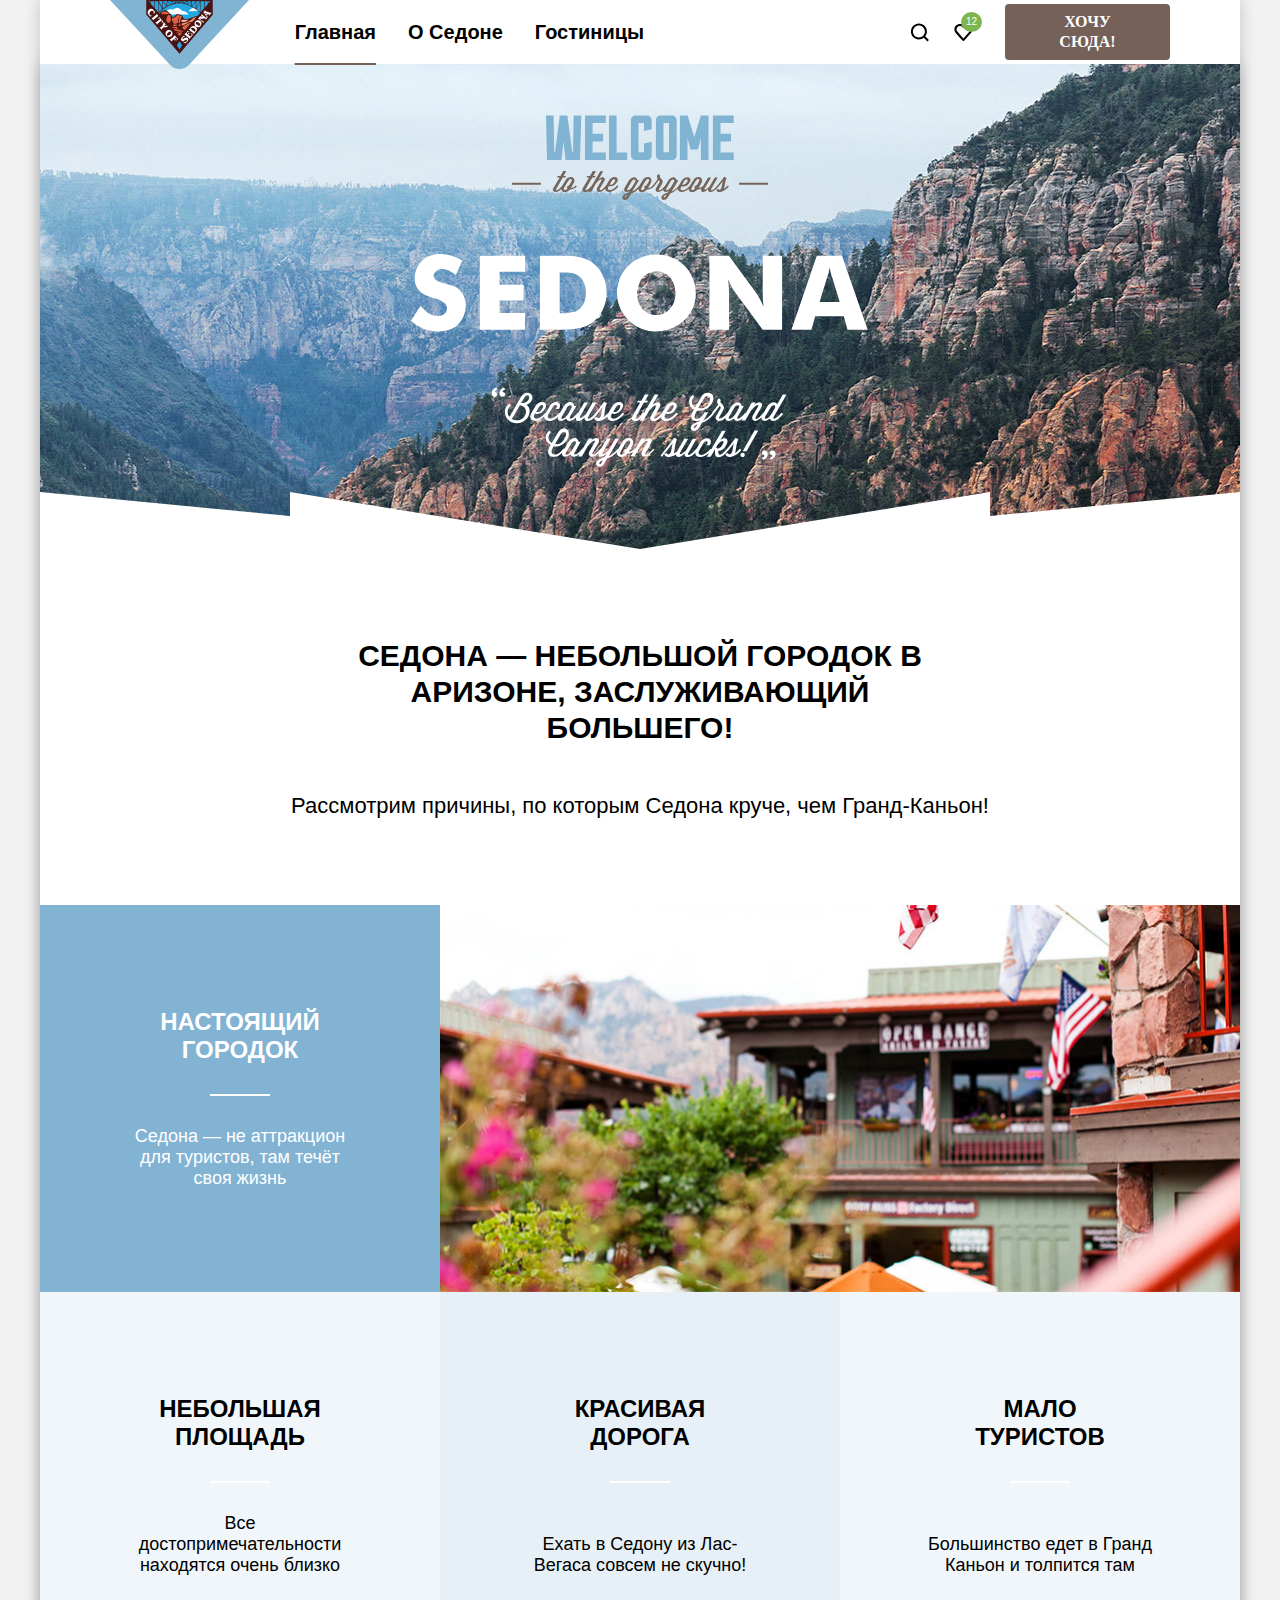
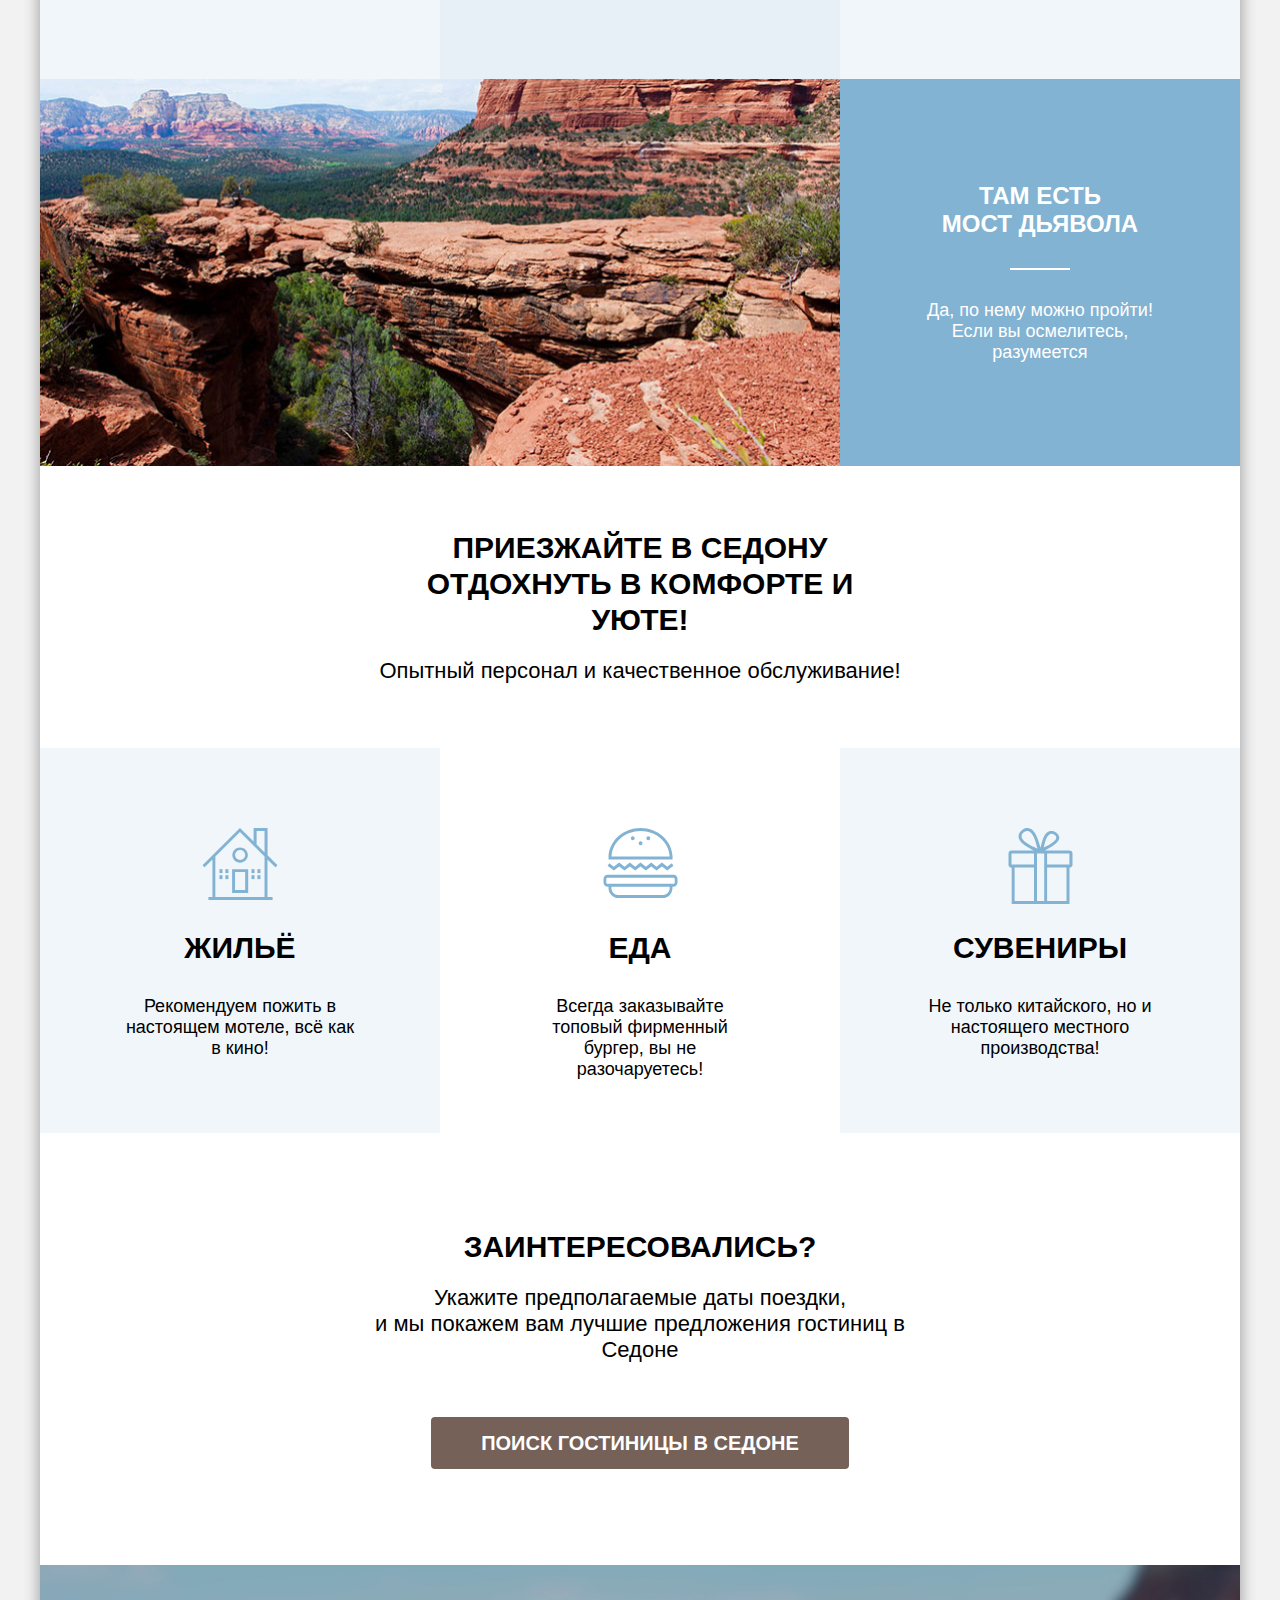
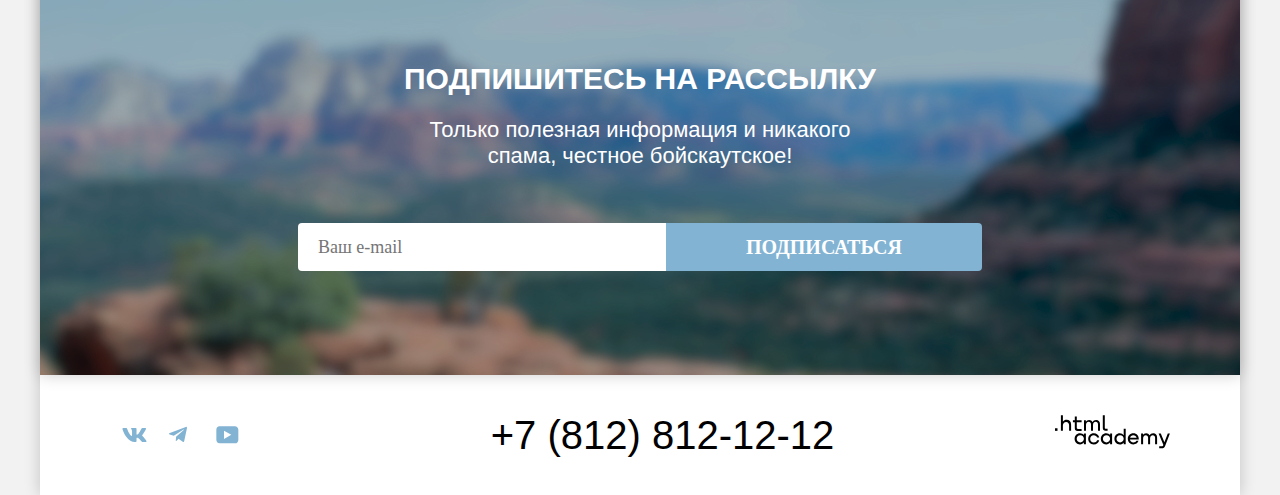
==== index.html @ eaf02c74 "декор" ====
<!DOCTYPE html>
<html lang="ru">
  <head>
    <meta charset="utf-8">
    <link rel="stylesheet" href="styles/styles.css">
    <title>HTML Academy: Седона</title>
  </head>
  <body>
    <div class="page-container">
      <header class="main-header">
        <nav class="navigation-site">
          <a class="logo">
              <img src="images/logo.svg" width="140" height="70" alt="Логотип компании">
          </a>
          <ul class="navigation-list">
            <li class="navigation-list-item navigation-link--current">
              <a class="navigation-link" href="index.html">Главная</a>
            </li>
            <li class="navigation-list-item">
              <a class="navigation-link" href="#">О Седоне</a>
            </li>
            <li class="navigation-list-item">
              <a class="navigation-link" href="catalog.html">Гостиницы</a>
            </li>
          </ul>
          <ul class="navigation-list navigation-user">
            <li class="navigation-list-item">
              <a class="navigation-link" href="#">
                <span class="visually-hidden">Поиск</span>
              </a>
            </li>
            <li class="navigation-list-item">
              <a class="navigation-link" href="#">
                <span class="visually-hidden">В избранном</span>
              </a>
              <span class="add-number">12</span>
            </li>
            <li class="navigation-list-item">
              <button type="button" class="navigation-link button-action">Хочу сюда!</button>
            </li>
          </ul>
        </nav>
      </header>
      <main class="main-container">
        <div class="page-container">
          <section class="hero">
            <h1 class="visually-hidden">Добро пожаловать в город Седона.</h1>
            <img class="logo-text" src="images/welcome.svg" width="458" height="352" alt="Добро пожаловать в Седону, потому-что Гранд каньон принесёт успех.">
          </section>
          <section class="advantages">
            <div class="wrapper-advantages-title">
              <h2 class="advantages-title">Седона — небольшой городок в Аризоне, заслуживающий большего!</h2>
              <p class="advantages-subtitle">Рассмотрим причины, по которым Седона круче, чем Гранд-Каньон!</p>
            </div>
            <ul class="advantages-list">
              <li class="advantages-item-images">
                <div class="advantages-item">
                  <h3 class="advantages-item-title">Настоящий городок</h3>
                  <p class="advantages-item-subtitle">Седона — не аттракцион для туристов, там течёт своя жизнь</p>
                </div>
                <img class="advantages-img" src="images/advantages-1-photo.jpg" alt="Городок седона." width="800" height="385">
              </li>
              <li class="advantages-item">
                <h3 class="advantages-item-title">Небольшая площадь</h3>
                <p class="advantages-item-subtitle">Все достопримечательности находятся очень близко</p>
              </li>
              <li class="advantages-item">
                <h3 class="advantages-item-title">Красивая<br>дорога</h3>
                <p class="advantages-item-subtitle">Ехать в Седону из Лас-Вегаса совсем не скучно!</p>
              </li>
              <li class="advantages-item">
                <h3 class="advantages-item-title">Мало<br>туристов</h3>
                <p class="advantages-item-subtitle">Большинство едет в Гранд Каньон и толпится там</p>
              </li>
              <li class="advantages-item-images">
                <img src="images/advantages-2-photo.jpg" class="advantages-img" alt="Каньон седоны." width="800" height="385">
                <div class="advantages-item">
                  <h3 class="advantages-item-title">Там есть<br>мост дьявола</h3>
                  <p class="advantages-item-subtitle">Да, по нему можно пройти! Если вы осмелитесь, разумеется</p>
                </div>
              </li>
            </ul>
          </section>
          <section class="services">
            <div class="wrapper-services-title">
              <h2 class="services-title">Приезжайте в Седону отдохнуть в комфорте и уюте!</h2>
            <p class="services-subtitle">Опытный персонал и качественное обслуживание!</p>
            </div>
            <ul class="services-list">
              <li class="services-list-item">
                <h3 class="services-list-title">Жильё</h3>
                <p class="services-list-subtext">Рекомендуем пожить в настоящем мотеле, всё как в кино!</p>
              </li>
              <li class="services-list-item">
                <h3 class="services-list-title">Еда</h3>
                <p class="services-list-subtext">Всегда заказывайте топовый фирменный бургер, вы не разочаруетесь!</p>
              </li>
              <li class="services-list-item">
                <h3 class="services-list-title">Сувениры</h3>
                <p class="services-list-subtext">Не только китайского, но и настоящего местного производства!</p>
              </li>

            </ul>
          </section>
          <section class="search">
            <h2 class="search-title">Заинтересовались?</h2>
            <p class="search-subtext">Укажите предполагаемые даты поездки,<br>и мы покажем вам лучшие предложения гостиниц в Седоне</p>
            <button class="button" type="submit" class="button">Поиск гостиницы в седоне</button>
          </section>
          <section class="subscribe subscribe-background-image">
            <h2 class="subscribe-title">Подпишитесь на рассылку</h2>
            <p class="subscribe-text">Только полезная информация и никакого спама, честное бойскаутское!</p>
            <form class="subscribe-form" action="#" method="post">
              <label class="visually-hidden" for="subscribe-form-email">Ваша электронная почта</label>
              <input type="text" name="subscribe-form-email" id="subscribe-form-email" placeholder="Ваш e-mail" required>
              <button class="button" type="submit">Подписаться</button>
            </form>
          </section>
      </main>
      <footer class="main-footer">
        <div class="wrapper-footer">
          <ul class="social-list">
            <li class="social-list-item">
              <a class="social-link" href="https://vk.com/htmlacademy" target="_blank">
                <svg width="25" height="14" viewBox="0 0 25 14"  xmlns="http://www.w3.org/2000/svg">
                  <g id="Social=Vk, State=State4">
                  <path id="Vector" fill-rule="evenodd" clip-rule="evenodd" d="M23.9498 0.948C24.1158 0.402 23.9498 0 23.1548 0H20.5298C19.8618 0 19.5538 0.347 19.3868 0.73C19.3868 0.73 18.0518 3.926 16.1608 6.002C15.5488 6.604 15.2708 6.795 14.9368 6.795C14.7698 6.795 14.5188 6.604 14.5188 6.057V0.948C14.5188 0.292 14.3348 0 13.7788 0H9.65076C9.23376 0 8.98276 0.304 8.98276 0.593C8.98276 1.214 9.92876 1.358 10.0258 3.106V6.904C10.0258 7.737 9.87276 7.888 9.53876 7.888C8.64876 7.888 6.48376 4.677 5.19876 1.003C4.94976 0.288 4.69776 0 4.02676 0H1.39976C0.649756 0 0.499756 0.347 0.499756 0.73C0.499756 1.412 1.38976 4.8 4.64476 9.281C6.81476 12.341 9.86976 14 12.6528 14C14.3218 14 14.5278 13.632 14.5278 12.997V10.684C14.5278 9.947 14.6858 9.8 15.2148 9.8C15.6048 9.8 16.2718 9.992 17.8298 11.467C19.6098 13.216 19.9028 14 20.9048 14H23.5298C24.2798 14 24.6558 13.632 24.4398 12.904C24.2018 12.18 23.3518 11.129 22.2248 9.882C21.6128 9.172 20.6948 8.407 20.4158 8.024C20.0268 7.533 20.1378 7.314 20.4158 6.877C20.4158 6.877 23.6158 2.451 23.9488 0.948H23.9498Z" fill="#83B3D3"/>
                  </g>
                  </svg>
                <span class="visually-hidden">Вконтакте</span>
              </a>
            </li>
            <li class="social-list-item">
              <a class="social-link" href="https://t.me/htmlacademy" target="_blank">
                <svg width="18" height="16" viewBox="0 0 18 16"  xmlns="http://www.w3.org/2000/svg">
                  <path d="M16.785 0.955705L0.840489 7.1042C-0.247661 7.54126 -0.241365 8.14828 0.640845 8.41897L4.73445 9.69597L14.2058 3.72014C14.6537 3.44766 15.0629 3.59424 14.7265 3.89281L7.05283 10.8183H7.05103L7.05283 10.8192L6.77045 15.0387C7.18413 15.0387 7.36669 14.8489 7.59871 14.625L9.58705 12.6915L13.7229 15.7464C14.4855 16.1664 15.0332 15.9506 15.2229 15.0405L17.9379 2.2453C18.2158 1.13107 17.5126 0.626562 16.785 0.955705Z" fill="#83B3D3"/>
                  </svg>
                <span class="visually-hidden">Телеграм</span>
              </a>
            </li>
            <li class="social-list-item">
              <a class="social-link" href="https://www.youtube.com/user/htmlacademyru" target="_blank">
                <svg width="23" height="18" viewBox="0 0 23 18"  xmlns="http://www.w3.org/2000/svg">
                  <path d="M18.9402 0.356445H3.50738C1.64668 0.356445 0.333252 1.9502 0.333252 3.75645V13.8502C0.333252 15.7627 1.64668 17.3564 3.50738 17.3564H19.1591C20.8009 17.3564 22.3333 15.7627 22.3333 13.9564V3.75645C22.1143 1.9502 20.8009 0.356445 18.9402 0.356445ZM7.99494 12.8939V4.81894L15.3283 8.85645L7.99494 12.8939Z" fill="#83B3D3"/>
                  </svg>
                <span class="visually-hidden">Ютуб</span>
              </a>
            </li>
          </ul>
            <address>
              <a href="tel:+78128121212">+7 (812) 812-12-12</a>
            </address>
            <a class="html-academy-link" href="https://htmlacademy.ru/" target="_blank">
              <svg  width="115" height="34" viewBox="0 0 115 34" xmlns="http://www.w3.org/2000/svg">
                <path d="M0 13.2564V15.8564H2.5V13.2564H0Z" fill="black"/>
                <path d="M11.6 4.85645C10 4.85645 8.8 5.55645 8 6.55645H7.9V0.356445H5.9V15.8564H7.9V10.5564C7.9 8.45645 9.2 6.95645 11.2 6.95645C13 6.95645 14.1 8.35645 14.1 10.1564V15.8564H16.1V9.75644C16.2 6.75644 14.3 4.85645 11.6 4.85645Z" fill="black"/>
                <path d="M26.6 5.15645H21.8V1.45645H19.8V5.25645H17.9V7.25645H19.8V13.2564C19.8 14.9564 20.8 15.9564 22.5 15.9564H26.6V13.9564H22.9C22.2 13.9564 21.8 13.5564 21.8 12.8564V7.15645H26.6V5.15645Z" fill="black"/>
                <path d="M41.1 4.95645C39.5 4.95645 38.2 5.75644 37.6 7.05645H37.5C36.9 5.85645 35.7 4.95645 34.1 4.95645C32.7 4.95645 31.6 5.75645 31 6.75645H30.9V5.15645H29V15.7564H31V10.3564C31 8.35645 32 6.85645 33.6 6.85645C35.1 6.85645 36 7.85645 36 9.45645V15.7564H38V10.1564C38 7.75645 39.4 6.85645 40.6 6.85645C42.1 6.85645 43 7.85645 43 9.45645V15.7564H45V9.25644C45.1 6.75644 43.6 4.95645 41.1 4.95645Z" fill="black"/>
                <path d="M47.8 13.0564C47.8 14.7564 48.8 15.7564 50.6 15.7564H52.6V13.7564H50.9C50.2 13.7564 49.8 13.3564 49.8 12.6564V0.356445H47.8V13.0564Z" fill="black"/>
                <path d="M28.9 20.0564C28 18.9564 26.7 18.2564 25 18.2564C21.9 18.2564 19.6 20.5564 19.6 23.8564C19.6 27.1564 21.9 29.4564 25 29.4564C26.8 29.4564 28 28.6564 28.8 27.5564H28.9V29.1564H30.9V18.5564H28.9V20.0564ZM25.3 27.4564C23.1 27.4564 21.7 25.8564 21.7 23.8564C21.7 21.8564 23.1 20.2564 25.3 20.2564C27.5 20.2564 28.9 21.8564 28.9 23.8564C28.9 25.7564 27.5 27.4564 25.3 27.4564Z" fill="black"/>
                <path d="M44.2 22.3564C43.7 19.9564 41.6 18.2564 38.8 18.2564C35.4 18.2564 33.2 20.7564 33.2 23.8564C33.2 26.9564 35.4 29.4564 38.8 29.4564C41.6 29.4564 43.7 27.6564 44.2 25.2564H42.1C41.7 26.5564 40.4 27.5564 38.8 27.5564C36.6 27.5564 35.2 25.9564 35.2 23.9564C35.2 21.9564 36.6 20.3564 38.8 20.3564C40.4 20.3564 41.6 21.3564 42.1 22.5564H44.2V22.3564Z" fill="black"/>
                <path d="M55.1 20.0564C54.2 18.9564 52.9 18.2564 51.2 18.2564C48.1 18.2564 45.8 20.5564 45.8 23.8564C45.8 27.1564 48.1 29.4564 51.2 29.4564C53 29.4564 54.2 28.6564 55 27.5564H55.1V29.1564H57.1V18.5564H55.1V20.0564ZM51.5 27.4564C49.3 27.4564 47.9 25.8564 47.9 23.8564C47.9 21.8564 49.3 20.2564 51.5 20.2564C53.7 20.2564 55.1 21.8564 55.1 23.8564C55.1 25.7564 53.6 27.4564 51.5 27.4564Z" fill="black"/>
                <path d="M68.7 20.1564C67.8 19.0564 66.5 18.2564 64.8 18.2564C61.7 18.2564 59.4 20.5564 59.4 23.8564C59.4 27.1564 61.6 29.4564 64.8 29.4564C66.5 29.4564 67.8 28.6564 68.6 27.6564H68.7V29.1564H70.7V13.7564H68.7V20.1564ZM65.1 27.4564C62.9 27.4564 61.5 25.8564 61.5 23.8564C61.5 21.8564 62.9 20.2564 65.1 20.2564C67.3 20.2564 68.7 21.8564 68.7 23.8564C68.6 25.8564 67.2 27.4564 65.1 27.4564Z" fill="black"/>
                <path d="M78.3 18.2564C75 18.2564 72.8 20.7564 72.8 23.8564C72.8 26.8564 74.9 29.4564 78.3 29.4564C80.8 29.4564 82.8 28.1564 83.5 25.8564H81.4C80.9 26.8564 79.8 27.4564 78.4 27.4564C76.5 27.4564 75.1 26.1564 75 24.5564H83.8C84 20.9564 81.8 18.2564 78.3 18.2564ZM78.3 20.1564C80 20.1564 81.3 21.1564 81.6 22.7564H75.1C75.4 21.2564 76.6 20.1564 78.3 20.1564Z" fill="black"/>
                <path d="M98.2 18.2564C96.6 18.2564 95.3 19.0564 94.6 20.2564H94.5C93.9 19.0564 92.7 18.2564 91.1 18.2564C89.7 18.2564 88.6 18.9564 88 20.0564V18.5564H86.1V29.1564H88.1V23.7564C88.1 21.7564 89.1 20.3564 90.7 20.2564C92.2 20.2564 93.1 21.2564 93.1 22.8564V29.1564H95.1V23.5564C95.1 21.1564 96.5 20.2564 97.7 20.2564C99.2 20.2564 100.1 21.2564 100.1 22.8564V29.1564H102.1V22.6564C102.2 20.0564 100.7 18.2564 98.2 18.2564Z" fill="black"/>
                <path d="M109.4 27.3564L105.8 18.4564H103.6L108.4 30.0564C108.1 30.9564 107.7 31.2564 106.7 31.2564H104.2V33.2564H106.7C108.5 33.2564 109.5 32.4564 110.2 30.6564L114.9 18.4564H112.8L109.4 27.3564Z" fill="black"/>
                </svg>
            </a>
          </div>
      </footer>
    </div>
  </body>
</html>
---- styles/styles.css ----
* {
  box-sizing: border-box;
}

/* Шрифты */

@font-face {
  font-family: "PT sans";
  src: url(../fonts/ptsans-400.woff2);
  font-weight: 400;
  font-style: normal;
}

@font-face {
  font-family: "PT sans";
  src: url(../fonts/ptsans-700.woff2);
  font-weight: 700;
  font-style: normal;
}

/* базовые свойства */

html {
  height: 100%;
}

body {
  font-family: "PT sans", sans-serif;
  font-size: 18px;
  line-height: 21px;
  min-height: 100%;
  color: #000000;
  background-color: #F2F2F2;
  margin: 0;
}

.main-container {
  flex-grow: 1;
}

.page-container {
  background-color: #ffffff;
  margin: 0 auto;
  width: 1200px;
  min-height: 100%;
  display: flex;
  flex-direction: column;
  box-shadow: 0 0 15px 0 rgba(0, 0, 0, 0.20);
}

img {
  font-size: 0;
  max-width: 100%;
  height: auto;
}

button {
  border: none;
}

/****** Первая страница Index ******/

/* header */
.main-header {
  width: 1200px;
  margin: 0 auto;
  z-index: 1;
}

/* Главная навигация */

.navigation-site {
  display: flex;
  padding: 0 70px;
  margin: 0 auto;
  background: #FFF;
}

.logo {
  display: block;
  width: 140px;
  height: 64px;
  margin-right: 30px;
}

.navigation-list {
  list-style: none;
  display: flex;
  flex-wrap: wrap;
  width: 450px;
  margin: 0;
  padding: 0;
}

.navigation-user {
  display: flex;
  margin-left: auto;
  flex-wrap: wrap;
  align-items: center;
  justify-content: end;
}



.navigation-link {
  display: block;
  font-size: 20px;
  font-weight: 700;
  line-height: 24px;
  color: inherit;
  text-decoration: none;
  text-align: center;
  padding: 20px 16px;
  cursor: pointer;
}

.navigation-link:hover {
  opacity: 70%;
}

.navigation-user .navigation-list-item:nth-child(1) .navigation-link {
  background-image: url(../images/icon/search.svg);
  background-repeat: no-repeat;
  background-position: center;
  min-width: 44px;

}

.navigation-user .navigation-list-item:nth-child(2) .navigation-link {
  background-image: url(../images/icon/heart.svg);
  background-repeat: no-repeat;
  background-position: center;
  min-width: 44px;
}

.navigation-list-item {
  position: relative;
}

.add-number {
  position: absolute;
  color: #ffffff;
  background-color: #7DB54F;
  font-size: 10px;
  padding: 5px;
  font-weight: 400;
  line-height: 10px;
  text-align: center;
  border-radius: 50%;
  top: 0;
  left: 20px;
}

/* Кнопка навигации */

.button-action {
  font-family: PT Sans;
  margin-left: 20px;
  display: inline-block;
  color: #FFFFFF;
  width: 165px;
  font-size: 16px;
  line-height: 20px;
  font-weight: 700;
  text-transform: uppercase;
  background-color: #756157;
  padding: 8px 34px;
  border-radius: 4px;
  cursor: pointer;
  border-color: #756157;
}



.navigation-link--current {
  text-decoration: underline;
  text-decoration-color: #756257;
  text-decoration-thickness: 2px;
  text-underline-offset: 19px;
  text-underline-position: under;
}

.button:hover {
  opacity: 75%;
  cursor: pointer;
}

.button:active {
  color: rgba(255, 255, 255, 0.30);
}

/* Скрытие элементов */

.visually-hidden {
  position: absolute;
  width: 1px;
  height: 1px;
  margin: -1px;
  border: 0;
  padding: 0;
  white-space: nowrap;
  clip-path: inset(100%);
  clip: rect(0 0 0 0);
  overflow: hidden;
}



/* блок с hero */
.hero {
  padding: 51px 0 82px;
  background-image: url(../images/index-background.jpg);
  background-color: #82b3d3;
  background-size: 100%;
  background-repeat: no-repeat;
  background-position: cover;
  text-align: center;
  position: relative;
}

.hero::before {
  content: "";
  position: absolute;
  width: 100%;
  height: 57px;
  left: 0;
  bottom: 0;
  background-image: url(../images/hero-decor.jpg);
  background-repeat: no-repeat;
  background-position: center;
}

.logo-text {
  display: block;
  margin: 0 auto;
}

/* блок с advantages */

.advantages-title {
  font-size: 30px;
  font-weight: 700;
  line-height: 36px;
  text-transform: uppercase;
  width: 640px;
  text-align: center;

}


.advantages-subtitle {
  min-width: 651px;
  font-size: 22px;
  font-weight: 400;
  line-height: 26px;
}

.wrapper-advantages-title {
  display: flex;
  flex-direction: column;
  align-items: center;
  margin: 0 auto;
  padding: 64px 0;
}

.advantages-list {
  display: flex;
  flex-wrap: wrap;
  margin: 0;
  padding: 0;
  list-style: none;
}

.advantages-item {
  text-align: center;
  width: 400px;
}

.advantages-list .advantages-item-images {
  width: 1200px;
  display: flex;
}


.advantages-item {
  display: flex;
  flex-direction: column;
  justify-content: space-between;
  padding: 103px 85px;

}

.advantages-item-title {
  margin: 0;
  font-size: 24px;
  font-style: normal;
  font-weight: 700;
  line-height: 28px;
  text-transform: uppercase;
}


.advantages-item-title::after {
  content: "";
  display: block;
  width: 60px;
  height: 2px;
  margin: 30px auto;
  background-color: #ffffff;

}


.advantages-item-subtitle {
  margin: 0;
  font-size: 18px;
  font-weight: 400;
  line-height: 21px;
}


.advantages-item:nth-child(2n) {
  background-color: #83B3D31F;
}

.advantages-item:first-child,
.advantages-item:last-child {
  color: #fff;
  background-color: #82B3D3;

}

.advantages-item:nth-child(3) {
  background-color: #83B3D333;
}

/* блок с services */
.wrapper-services-title {
  display: flex;
  flex-direction: column;
  align-items: center;
}


.services-title {
  padding-top: 64px;
  padding-bottom: 20px;
  margin: 0;
  width: 505px;
  text-align: center;
  font-size: 30px;
  font-weight: 700;
  line-height: 36px;
  text-transform: uppercase;
  color: black;
}

.services-subtitle {
  margin: 0;
  color: black;
  font-size: 22px;
  font-weight: 400;
  line-height: 26px;
  padding-bottom: 64px;
}

.services-list {
  display: flex;
  flex-wrap: wrap;
  list-style: none;
  margin: 0;
  padding: 0;
}

.services-list-item {
  width: 400px;
  height: 385px;
  padding: 80px 85px;
  text-align: center;
}

.services-list-item:first-child {
  background-image: url(../images/icon-house.svg);
  background-repeat: no-repeat;
  background-position: center 80px;
}

.services-list-item:nth-child(2) {
  background-image: url(../images/icon-food.svg);
  background-repeat: no-repeat;
  background-position: center 80px;
}

.services-list-item:last-child {
  background-image: url(../images/icon-gift.svg);
  background-repeat: no-repeat;
  background-position: center 80px;
}

.services-list-item:nth-child(2n+1) {
  background-color: rgba(131, 179, 211, 0.12);
}

.services-list-title {
  padding-top: 102px;
  padding-bottom: 30px;
  margin: 0;
  font-size: 30px;
  line-height: 36px;
  text-transform: uppercase;
  color: black;
}

.services-list-subtext {
  width: 230px;
  margin: 0;
  font-size: 18px;
  line-height: 21px;
}

/* блок с search */
.search {
  text-align: center;
  padding: 96px 304px;
}

.search-title {
  margin: 0;
  padding-bottom: 20px;
  font-size: 30px;
  line-height: 36px;
  text-transform: uppercase;
  color: black;
}

.search-subtext {
  margin: 0;
  padding-bottom: 54px;
  font-size: 22px;
  font-weight: 400;
  line-height: 26px;
}

.search .button {
  display: inline-block;
  font-weight: 700;
  padding: 8px 50px;
  font-size: 20px;
  line-height: 36px;
  background-color: #756157;
  color: #ffffff;
  text-decoration: none;
  text-transform: uppercase;
  border-radius: 4px;
}

/* блок с subscribe */

.subscribe {
  display: flex;
  padding: 96px 258px 104px 258px;
  flex-direction: column;
  align-items: center;
  text-align: center
}

.subscribe-background-image {
  background-image: url(../images/subscribe.jpg);
  background-size: cover;
  background-repeat: no-repeat;
  color: #ffffff;
}

.subscribe-title {
  margin: 0;
  padding-bottom: 20px;
  font-size: 30px;
  line-height: 36px;
  text-transform: uppercase;
}

.subscribe-text {
  width: 467px;
  margin: 0;
  padding-bottom: 54px;
  font-size: 22px;
  font-weight: 400;
  line-height: 26px;
}

/* subscribes-form */

.subscribe-form {
  display: flex;
  width: 100%;
}

.subscribe-form input {
  width: 452px;
  padding: 12px 20px;
  border: 0;
  border-radius: 4px 0 0 4px;
  font-family: PT Sans;
  font-size: 18px;
  font-weight: 400;
  line-height: 24px
}



.subscribe-form button {
  font-family: PT Sans;
  font-size: 20px;
  font-style: normal;
  font-weight: 700;
  line-height: 36px;
  text-transform: uppercase;
  background-color: #82B3D3;
  color: #FFF;
  padding: 5px 80px;
  border-radius: 0 4px 4px 0;
}

.input-catalog-subcribe {
  background-color: #F2F2F2;
}

/* основной футер */

.main-footer {
  min-height: 120px;
  padding: 40px 70px 30px;
}

address a {
  display: flex;
  font-size: 40px;
  font-style: normal;
  font-weight: 400;
  line-height: 40px;
  text-transform: uppercase;
  text-decoration: none;
  color: inherit;
}

address a:hover {
  color: #756157;
}


address a:focus {
  color: #756157;
}

address a:active {
  color: rgba(117, 97, 87, 0.30);
}

.wrapper-footer {
  display: flex;
  margin: 0 auto;
  width: 1060px;
  justify-content: space-between;
  align-items: center;
}

/* social-list */
.social-list {
  display: flex;
  flex-wrap: wrap;
  width: 160px;
  margin: 0;
  padding: 0;
  list-style: none;
}

.social-list-item {
  padding: 11px 12px;
  width: 47px;
  height: 40px;
}

.social-link:hover path,
.social-link:focus path {
  fill: #68A2CA;
}

.social-link:active path {
  fill: rgba(117, 97, 87, 0.30);
}

.wrapper-phone {
  width: 331px;
  align-items: center;
}

.html-academy-link:hover path,
.html-academy-link:focus path {
  fill: #756157;
}

.html-academy-link:active path {
  fill: rgba(117, 97, 87, 0.30);
}

/****** Вторая страница Catalog ******/

/* секция hostel-sedona title, breadcrums, catalog form  */
.hostel-sedona {
  padding: 35px 70px 70px;
  background-image: url(../images/catalog-filter.jpg);
  background-color: #82b3d3;
  background-size: cover;
  background-repeat: no-repeat;
  color: #ffffff;
  margin-bottom: 56px;
}

.main-catalog-title {
  margin: 0;
  padding-bottom: 8px;
  font-size: 60px;
  font-weight: 700;
  line-height: 78px;
}

/* breadcrumbs */

.breadcrumbs {
  display: flex;
  flex-wrap: wrap;
  list-style: none;
  margin: 0;
  padding: 0;
  margin-bottom: 40px;
}

.breadcrumbs-item {
  display: flex;
  align-items: center;
  margin-right: 28px;
  font-size: 16px;
  font-weight: 400;
  line-height: 21px;
  position: relative;
}



.breadcrumbs-link {
  font-size: 16px;
  font-weight: 400;
  line-height: 21px;
  text-decoration: none;
  color: inherit;
  cursor: pointer;
}

.breadcrumbs-link:hover {
  color: rgba(255, 255, 255, 0.60);
}

.breadcrumbs-link:active {
  color: rgba(255, 255, 255, 0.30);
}


.breadcrumbs-item:not(:last-child):after {
  content: "";
  position: absolute;
  width: 8px;
  height: 11px;
  right: -20px;
  bottom: 5px;
  background-image: url(../images/icon/arrow.svg);
  background-repeat: no-repeat;
}

.breadcrumbs-home-link {
  background-image: url(../images/icon/house.svg);
  background-repeat: no-repeat;
  width: 13px;
  height: 13px;
}

/* Catalog form */

.catalog-form {
  display: flex;
}

.catalog-form-group {
  border: none;
  padding: 0;
  margin: 0;
  margin-right: 70px;
  display: flex;
  flex-direction: column;
}

.catalog-form-group:nth-child(2) {
  margin-right: 139px;
}

.catalog-form-group:last-child {
  margin-right: 0;
}


.catalog-form-title {
  padding-bottom: 32px;
  font-size: 20px;
  font-weight: 700;
  line-height: 24px;
  text-transform: capitalize;
}

.catalog-form-list {
  margin: 0;
  padding: 0;
}

.catalog-form-list-item {
  padding-bottom: 16px;
  list-style: none;
}

.catalog-form-list-item:last-child {
  padding-bottom: 0;
}

.wrapper-price-inputs {
  display: flex;
}

.input-price {
  margin-right: 2px;
  font-size: 18px;
  line-height: 24px;
  font-weight: 700;
  padding: 12px 20px;
  background-color: #F2F2F2;
  border: none;
  width: 143px;
}

.input-price:last-child {
  margin-right: 0;
}

/* Кнопки каталога */

.form-buttons {
  display: flex;
  width: 191px;
  flex-direction: column;
  justify-content: end;
}

.form-buttons button {
  margin-bottom: 32px;
}

.form-buttons button:last-child {
  margin-bottom: 0;
}

.button-catalog-submit {
  font-family: PT Sans;
  padding: 8px 50px;
  font-size: 16px;
  line-height: 20px;
  text-align: center;
  text-transform: uppercase;
  background-color: #82b3d2;
  color: #ffffff;
  border: none;
  border-radius: 4px;
  cursor: pointer;
}

.button-catalog-reset {
  font-family: PT Sans;
  padding: 8px 50px;
  background-color: inherit;
  font-weight: 700;
  line-height: 20px;
  text-transform: uppercase;
  color: #ffffff;
  border: none;
  border-radius: 4px;

  cursor: pointer;
}

.button-catalog-reset:hover,
.button-catalog-submit:hover {
  color: rgba(255, 255, 255, 0.30);
}

.button-catalog-reset:focus,
.button-catalog-submit:focus {
  outline: 3px solid #83B3D3;
}

.button-catalog-reset:active,
.button-catalog-submit:active {
  color: rgba(255, 255, 255, 0.30);
}

/* Карточки каталога */

.catalog-cards {
  width: 1060px;
  margin: 0 auto;
}

.wrapper-catalog-cards {
  display: flex;
  align-items: center;
  padding-bottom: 40px;
  margin: 0;
}

.catalog-cards-top {
  margin: 0;
  margin-right: 200px;
  font-size: 30px;
  font-weight: 700;
  line-height: 36px;
  text-transform: uppercase;
}

.select-control {
  width: 292px;
  padding: 14px 20px;
  border: 2px solid #E5E5E5;
  border-radius: 4px;
  margin-right: auto;
  font-size: 18px;
  font-weight: 400;
  line-height: 21px;
}

.controller-list {
  display: flex;
  list-style-type: none;
}

.card-toggle {
  display: flex;
  align-items: center;
  justify-content: center;
  width: 48px;
  height: 48px;
}

.card-toggle:hover {
  border-radius: 4px;
  outline: 2px solid #000;
}



.card-toggle:focus {
  outline: 2px solid #68A2CA;
  border-radius: 4px;
}

.card-toggle:active {
  border-radius: 4px;
  outline: 2px solid #000;
}

.controller-list-item {
  border-radius: 4px;
  border: 2px solid #E5E5E5;
  margin-right: 8px;
}

.controller-list-item:last-child {
  margin: 0;
}

.controller-list-item--current {
  border-color: #000;
}

/* Карточки сделаю позже гридами */
.catalog-cards-list {
  list-style: none;
  display: grid;
  grid-template-columns: repeat(3, 340px);
  gap: 20px;
  margin: 0;
  padding: 0;
  margin-bottom: 80px;
}



.catalog-cards-list-item {
  display: grid;
  grid-template-columns: repeat(2, 140px);
  grid-template-rows: 212px;
  gap: 16px 20px;
  padding: 20px;
  border-radius: 4px;
  border: 1px solid #E6E6E6;
}

.catalog-cards-img {
  display: block;
  grid-column: 1 / -1;
}

.catalog-cards-list-title {
  margin: 0;
  font-size: 24px;
  font-weight: 700;
  line-height: 28px;
  grid-column: 1 / -1;
}

.cards-hostel-price {
  justify-self: end;
}

.catalog-button-more {
  font-family: "PT Sans", sans-serif;
  display: inline-block;
  text-align: center;
  padding: 8px 19px;
  font-size: 16px;
  font-style: normal;
  font-weight: 700;
  line-height: 20px;
  text-transform: uppercase;
  color: #fff;
  background-color: #756157;
  text-decoration: none;
  border-radius: 4px;
}

.catalog-button-favorites {
  font-family: "PT Sans", sans-serif;
  display: inline-block;
  text-align: center;
  padding: 8px 18px;
  font-size: 16px;
  font-weight: 700;
  line-height: 20px;
  text-transform: uppercase;
  background-color: #82B3D3;
  border: none;
  color: #FFF;
  cursor: pointer;
  border-radius: 4px;
}

.catalog-button-favorites--selected {
  background-color: #7DB54F;
}

.cards-rating {
  text-align: center;
  padding: 9px 20px;
  background-color: #f2f2f2;
}

/* Пагинация */
.pagination {
  display: flex;
  gap: 8px;
  list-style: none;
  margin: 0;
  padding: 0;

}

.pagination-item {
  text-align: center;
  background-color: #82B3D3;
  cursor: pointer;
  border-radius: 4px;
}

.pagination-item:first-child {
  background-color: #F2F2F2;
}

.pagination-item:nth-child(5) {
  background-color: #fff;
}

.pagination-link {
  display: inline-block;
  width: 60px;
  height: 60px;
  padding: 12px 12px;
  font-weight: 700;
  font-size: 20px;
  line-height: 36px;
  text-transform: uppercase;
  text-decoration: none;
  color: #FFFFFF;
}

.pagination-item:hover,
.pagination-item:focus {

  outline: 1px solid #82B3D3;
  background-color: #68A2CA;
}

.pagination-link:active {
  color: rgba(255, 255, 255, 0.30);
}

.pagination-current .pagination-link,
.pagination-link .pagination-link--more {
  color: #000;
}

.pagination-current {
  cursor: default;
}
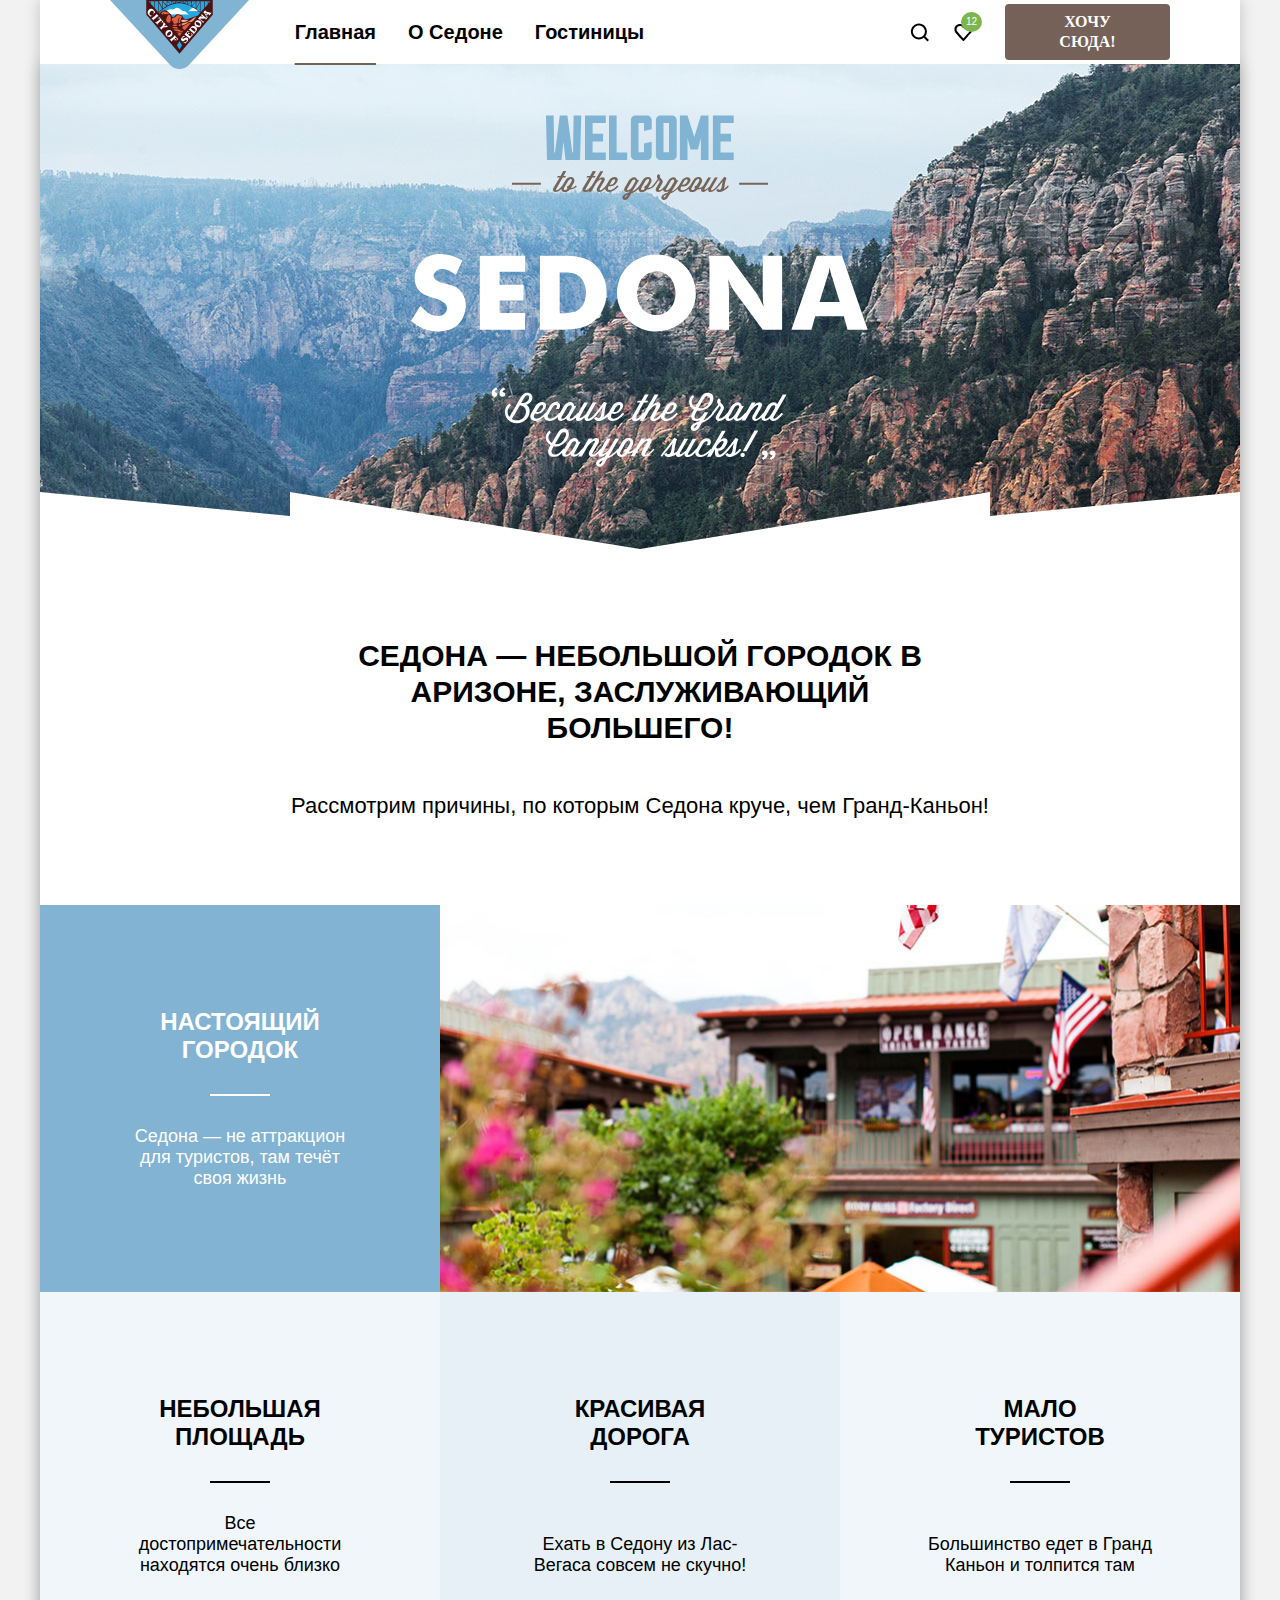
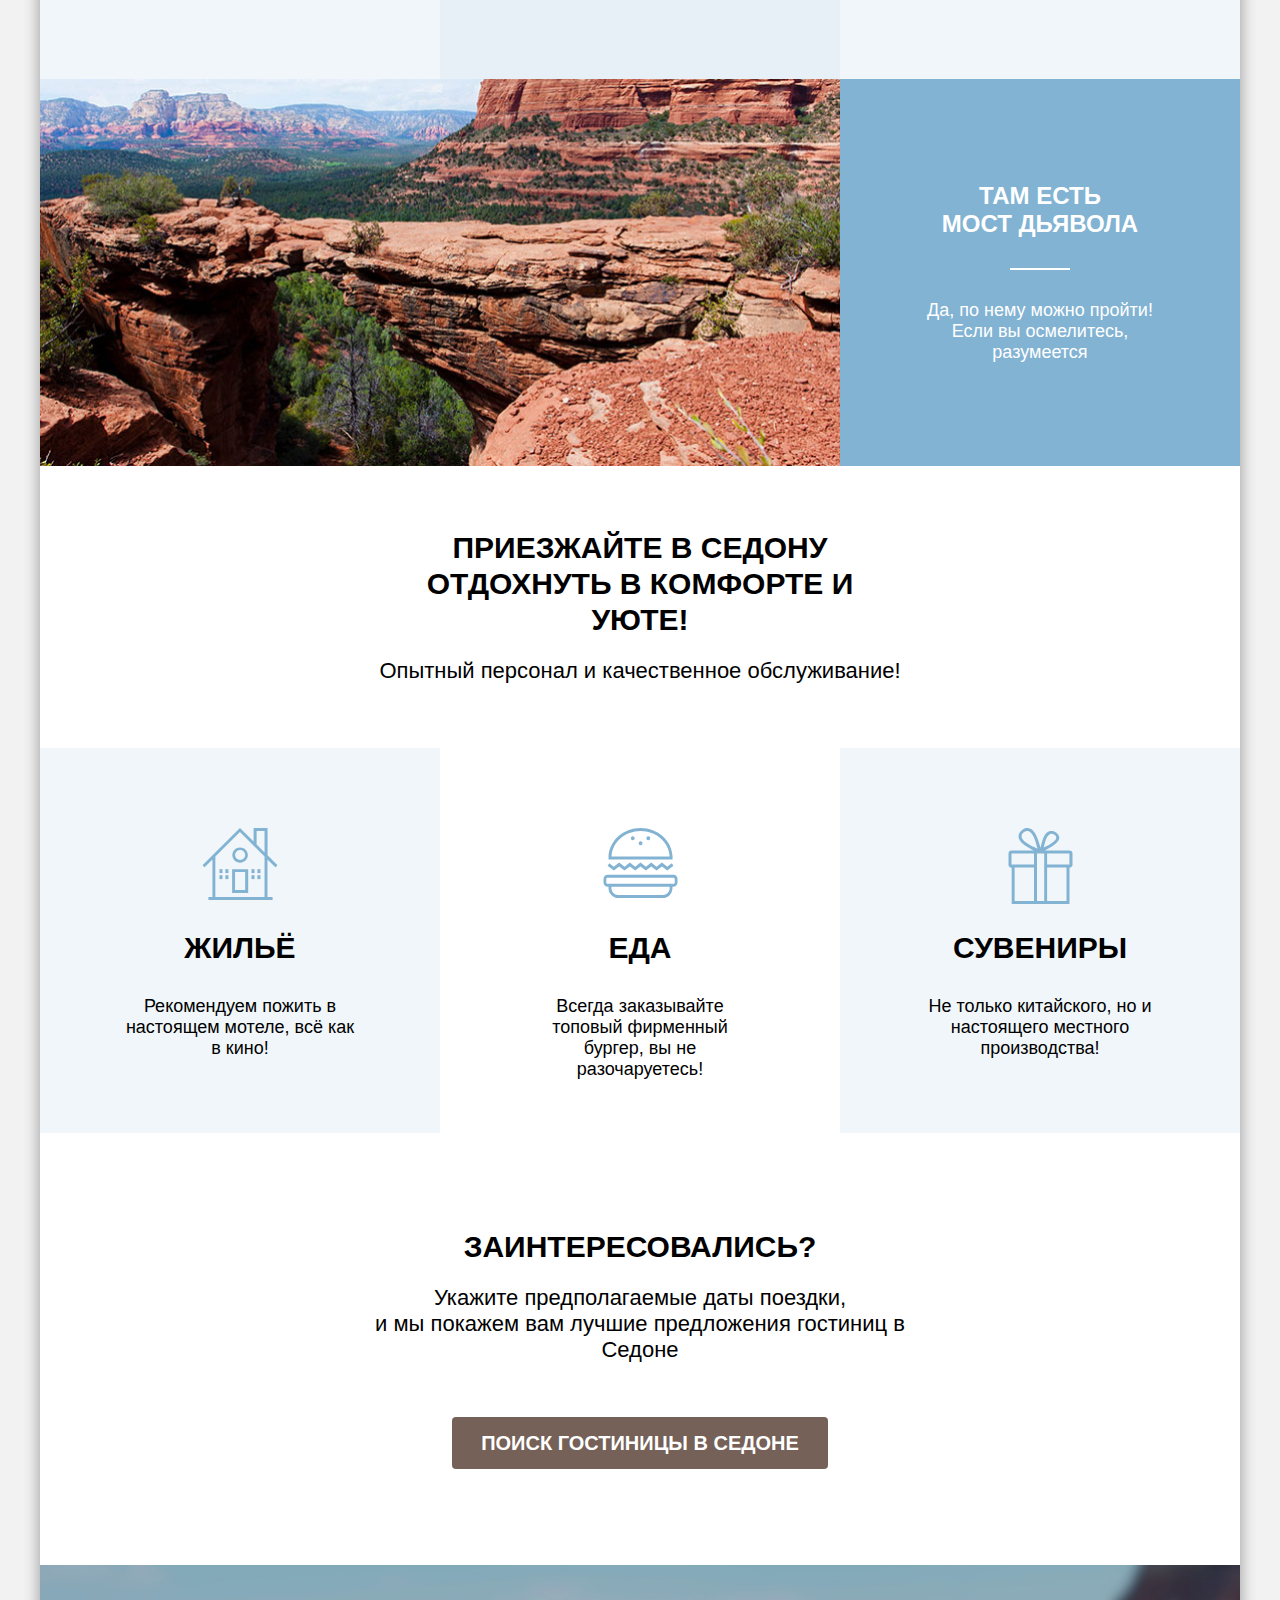
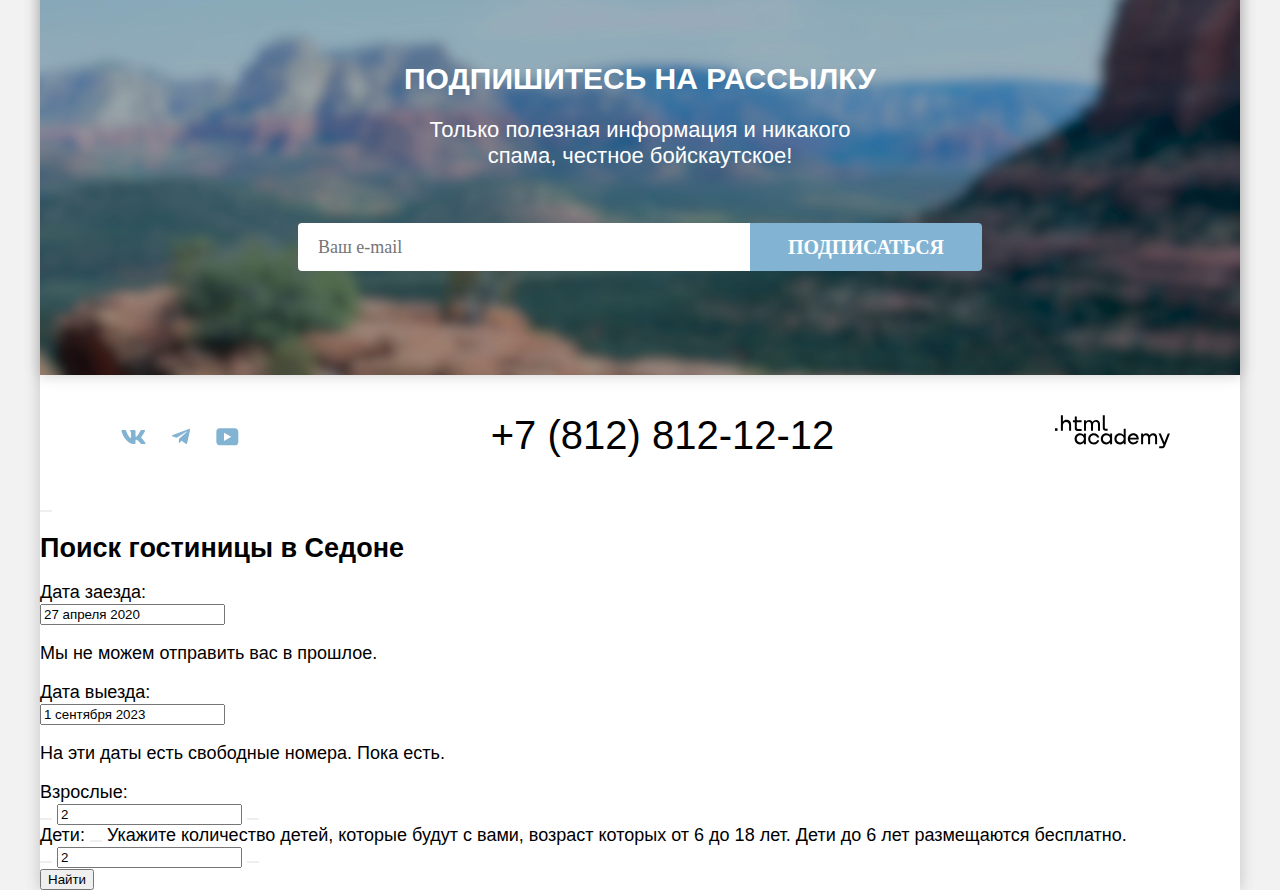
==== commit e023a56e: "добавил класс закрытия" ====
--- a/index.html
+++ b/index.html
@@ -168,6 +168,71 @@
             </a>
           </div>
       </footer>
+      <div class="modal-container modal-container-close">
+        <div class="modal modal-search ">
+          <button class="modal-close" type="button">
+            <span class="visually-hidden">Закрыть окно.</span>
+            <span class="modal-close-icon"></span>
+          </button>
+          <h2 class="modal-search-title">Поиск гостиницы в Седоне</h2>
+          <form class="modal-search-form" action="https://echo.htmlacademy.ru/courses" method="get">
+            <div class="modal-date-container">
+              <label class="modal-label" for="modal-arrival-date">Дата заезда:</label>
+              <div class="modal-wrapper">
+                <input class="input-text modal-date-input" name="arrival-date" id="modal-arrival-date" type="text"
+                  placeholder="Укажите дату" value="27 апреля 2020" required>
+                <p class="modal-massage modal-massage-error">Мы не можем отправить вас в прошлое.</p>
+              </div>
+              <label class="modal-label" for="modal-departure-date">Дата выезда:</label>
+              <div class="modal-wrapper">
+                <input class="input-text modal-date-input" name="departure-date" id="modal-departure-date" type="text"
+                  placeholder="Укажите дату" value="1 сентября 2023" required>
+                <p class="modal-massage">На эти даты есть свободные номера. Пока есть.</p>
+              </div>
+            </div>
+            <div class="modal-clients-container">
+              <div class="clients-number">
+                <label class="modal-label modal-label-clients" for="adults-number">Взрослые:</label>
+                <div class="clients-number-wrapper">
+                  <button class="clients-button less-clients-button" type="button">
+                    <span class="visually-hidden">Уменьшить количество.</span>
+                    <span class="modal-number-icon modal-less-icon"></span>
+                  </button>
+                  <input class="clients-input" id="adults-number" type="number" name="adults-number" value="2" required>
+                  <button class="clients-button more-clients-button" type="button">
+                    <span class="visually-hidden">Увеличить количество.</span>
+                    <span class="modal-number-icon modal-more-icon"></span>
+                  </button>
+                </div>
+              </div>
+              <div class="clients-number">
+                <span class="modal-label-clients">
+                  <label class="modal-label" for="children-number">Дети:</label>
+                  <span class="tooltip">
+                    <button class="tooltip-toggle" type="button" aria-labelledby="tooltip-label-children"></button>
+                    <span class="tooltip-text" role="tooltip" id="tooltip-label-children">
+                      Укажите количество детей, которые будут с вами, возраст которых от 6 до 18 лет.
+                      Дети до 6 лет размещаются бесплатно.
+                    </span>
+                  </span>
+                </span>
+                <div class="clients-number-wrapper">
+                  <button class="clients-button less-clients-button" type="button">
+                    <span class="visually-hidden">Уменьшить количество.</span>
+                    <span class="modal-number-icon modal-less-icon"></span>
+                  </button>
+                  <input class="clients-input" id="children-number" type="number" name="children-number" value="2">
+                  <button class="clients-button more-clients-button" type="button">
+                    <span class="visually-hidden">Увеличить количество.</span>
+                    <span class="modal-number-icon modal-more-icon"></span>
+                  </button>
+                </div>
+              </div>
+            </div>
+            <input class="button modal-button" type="submit" value="Найти">
+          </form>
+        </div>
+        </div>
     </div>
   </body>
 </html>
--- a/styles/styles.css
+++ b/styles/styles.css
@@ -306,10 +306,13 @@
   width: 60px;
   height: 2px;
   margin: 30px auto;
-  background-color: #ffffff;
-
-}
-
+  background-color: #000;
+
+}
+
+.advantages-item-images .advantages-item-title::after {
+  background-color: white;
+}
 
 .advantages-item-subtitle {
   margin: 0;
@@ -444,7 +447,8 @@
 .search .button {
   display: inline-block;
   font-weight: 700;
-  padding: 8px 50px;
+  width: 376px;
+  padding: 8px 29px;
   font-size: 20px;
   line-height: 36px;
   background-color: #756157;
@@ -510,6 +514,7 @@
 
 .subscribe-form button {
   font-family: PT Sans;
+  width: 232px;
   font-size: 20px;
   font-style: normal;
   font-weight: 700;
@@ -517,7 +522,6 @@
   text-transform: uppercase;
   background-color: #82B3D3;
   color: #FFF;
-  padding: 5px 80px;
   border-radius: 0 4px 4px 0;
 }
 
@@ -575,9 +579,21 @@
 }
 
 .social-list-item {
-  padding: 11px 12px;
+  display: flex;
+  align-items: center;
+
+}
+
+.social-link {
+  display: block;
   width: 47px;
   height: 40px;
+  text-align: center;
+  padding-top: 13px;
+}
+
+.social-link svg {
+  align-items: center;
 }
 
 .social-link:hover path,
@@ -687,6 +703,12 @@
 
 .catalog-form {
   display: flex;
+
+}
+
+.control:focus-within {
+  outline: 2px solid #000;
+  border-radius: 4px;
 }
 
 .catalog-form-group {
@@ -729,30 +751,119 @@
   padding-bottom: 0;
 }
 
+.control {
+  position: relative;
+  padding-left: 36px;
+}
+
+
+.control-label:focus {
+  outline: 2px solid #68A2CA;
+  border-radius: 4px;
+}
+
+.control-mark {
+  position: absolute;
+  top: 3px;
+  left: 0;
+  width: 20px;
+  height: 20px;
+  background-color: #fff;
+  border-radius: 4px;
+}
+
+.control-input[type="radio"] + .control-mark {
+  border-radius: 50%;
+}
+
+
+
+.control:hover .control-mark,
+.control-label:hover {
+  opacity: 0.6000000238418579;
+}
+
+.control:focus .control-mark,
+.control-label:focus {
+  outline: 2px solid #68A2CA;
+  border-radius: 4px;
+}
+
+.control:active .control-mark,
+.control-label:active {
+  opacity: 0.30000001192092896;
+}
+
+
+.control-input[type="checkbox"]:checked + .control-mark::before,
+.control-input[type="checkbox"]:checked + .control-mark::after {
+  content: "";
+  position: absolute;
+  top: 5px;
+  left: 50%;
+  transform: translateX(-50%);
+  width: 12px;
+  height: 10px;
+  background-image: url(../images/icon/control-checkbox.svg);
+  background-repeat: no-repeat;
+  background-position: center;
+}
+
+
+
+.control-input[type="radio"]:checked + .control-mark::before {
+  content: "";
+  position: absolute;
+  left: 5px;
+  top: 5px;
+  width: 10px;
+  height: 10px;
+  background-color: #3F5E72;
+  border-radius: 50%;
+}
+
 .wrapper-price-inputs {
   display: flex;
 }
 
 .input-price {
   margin-right: 2px;
+  width: 143px;
+  padding: 12px 20px;
   font-size: 18px;
   line-height: 24px;
   font-weight: 700;
-  padding: 12px 20px;
   background-color: #F2F2F2;
-  border: none;
-  width: 143px;
+  border: 0;
+  border-radius: 4px 0 0 4px;
 }
 
 .input-price:last-child {
   margin-right: 0;
-}
+  border-radius: 0 4px 4px 0;
+}
+
+.input-price:hover {
+  background-color: #E6E6E6;
+}
+
+.input-price:focus {
+  outline: 4px solid #83B3D3;
+  border-radius: 4px 0 0 4px;
+}
+
+.input-price:focus:last-child {
+  outline: 4px solid #83B3D3;
+  border-radius: 0 4px 4px 0;
+}
+
 
 /* Кнопки каталога */
 
 .form-buttons {
   display: flex;
   width: 191px;
+  padding-top: 56px;
   flex-direction: column;
   justify-content: end;
 }
@@ -818,6 +929,7 @@
 .wrapper-catalog-cards {
   display: flex;
   align-items: center;
+  justify-content: space-between;
   padding-bottom: 40px;
   margin: 0;
 }
@@ -834,9 +946,9 @@
 .select-control {
   width: 292px;
   padding: 14px 20px;
+  margin-right: auto;
   border: 2px solid #E5E5E5;
   border-radius: 4px;
-  margin-right: auto;
   font-size: 18px;
   font-weight: 400;
   line-height: 21px;
@@ -845,6 +957,8 @@
 .controller-list {
   display: flex;
   list-style-type: none;
+  padding: 0;
+  justify-self: end;
 }
 
 .card-toggle {
@@ -871,6 +985,7 @@
   border-radius: 4px;
   outline: 2px solid #000;
 }
+
 
 .controller-list-item {
   border-radius: 4px;
@@ -964,8 +1079,9 @@
 
 .cards-rating {
   text-align: center;
-  padding: 9px 20px;
+  padding: 9px 16px;
   background-color: #f2f2f2;
+  text-transform: uppercase;
 }
 
 /* Пагинация */
@@ -975,7 +1091,6 @@
   list-style: none;
   margin: 0;
   padding: 0;
-
 }
 
 .pagination-item {
@@ -1017,6 +1132,11 @@
   color: rgba(255, 255, 255, 0.30);
 }
 
+.pagination-item:first-child:hover {
+  background-color: #F2F2F2;
+  outline: none;
+}
+
 .pagination-current .pagination-link,
 .pagination-link .pagination-link--more {
   color: #000;
@@ -1025,3 +1145,5 @@
 .pagination-current {
   cursor: default;
 }
+
+/* модалки боже бред какой*/
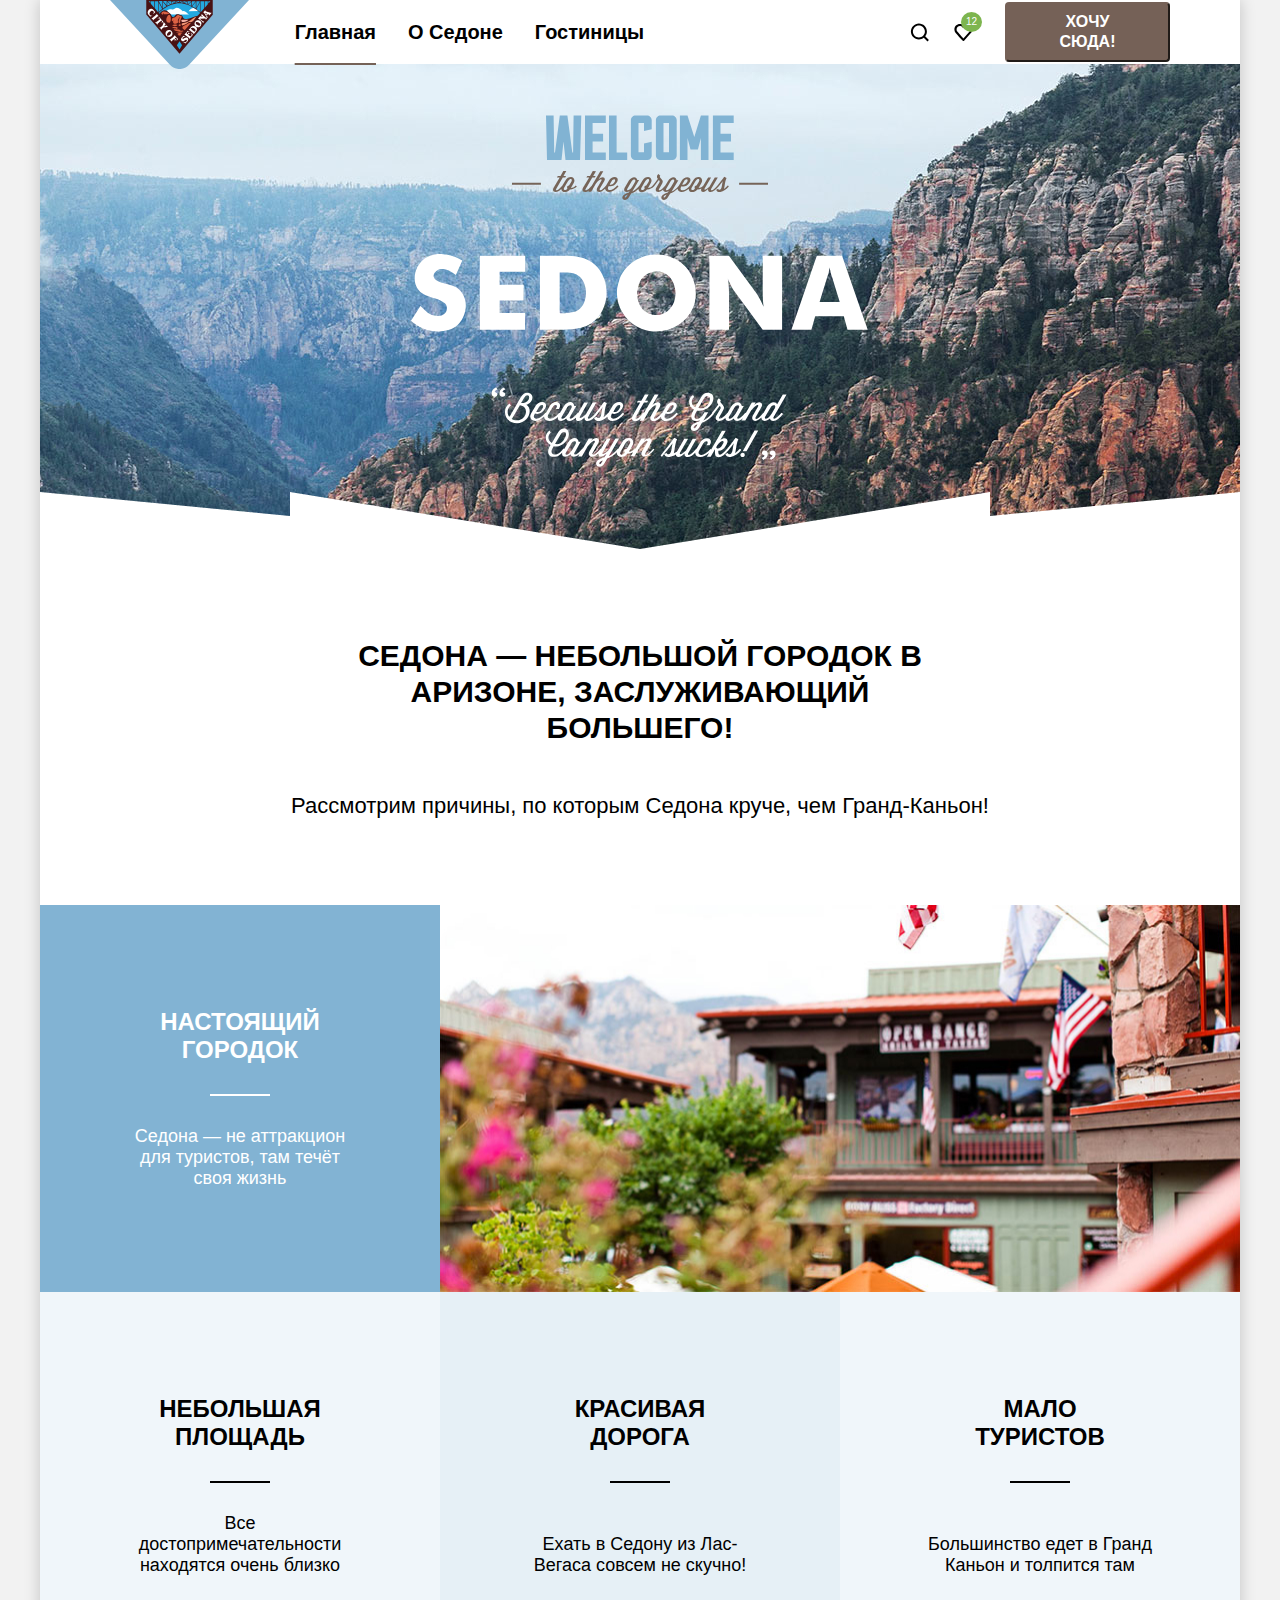
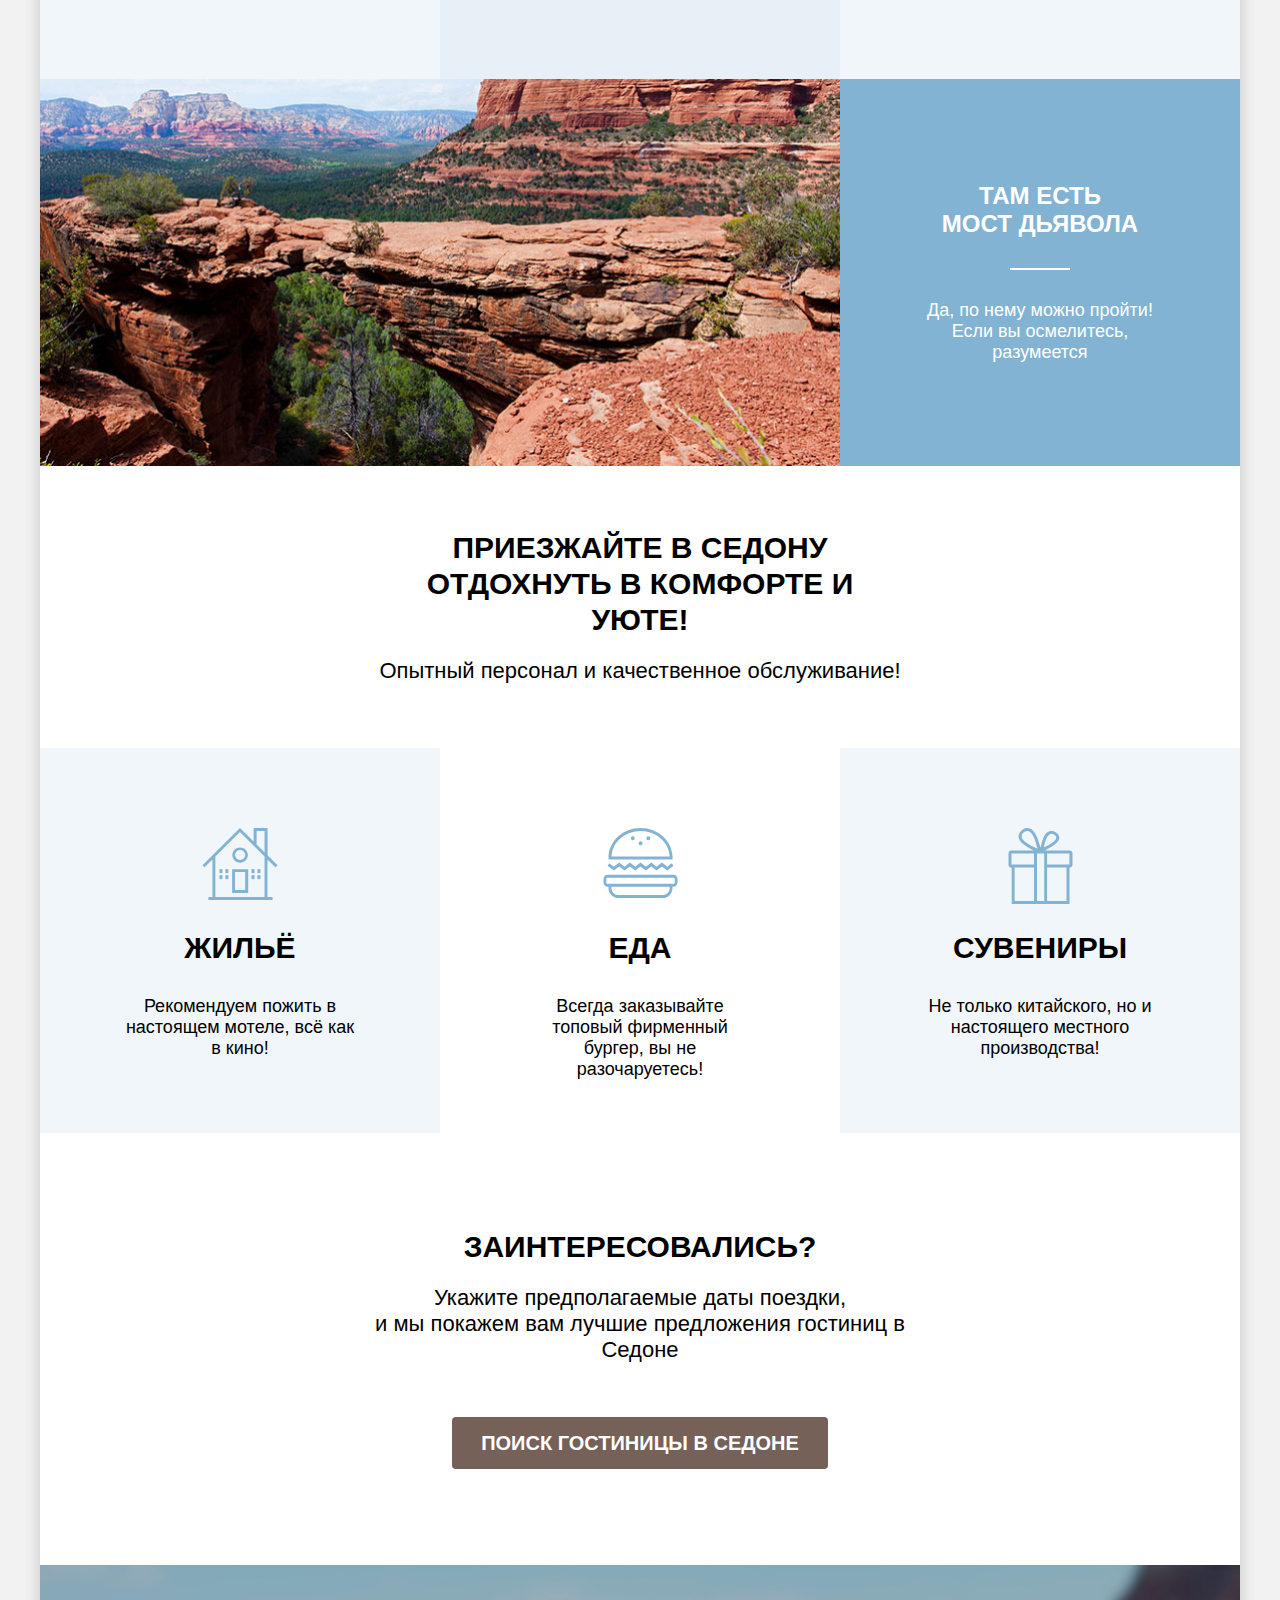
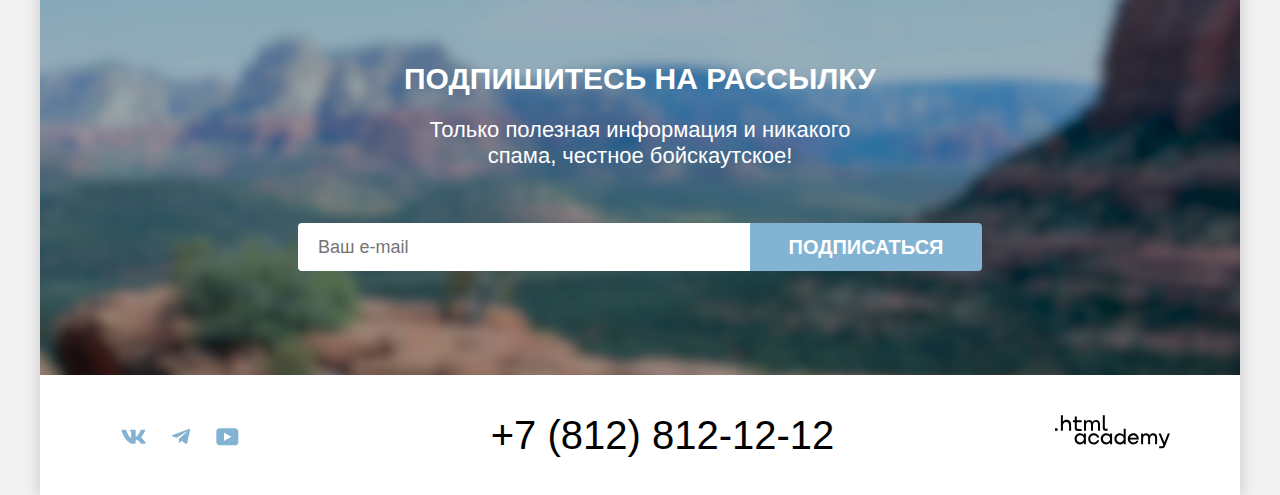
==== commit eef095e9: "Merge pull request #10 from 1nteres/master" ====
--- a/index.html
+++ b/index.html
@@ -3,14 +3,16 @@
   <head>
     <meta charset="utf-8">
     <link rel="stylesheet" href="styles/styles.css">
-    <title>HTML Academy: Седона</title>
+    <link rel="icon" href="favicon.ico">
+    <link rel="icon" type="image/png" sizes="32x32" href="images/favicon.png">
+    <title>Главная</title>
   </head>
   <body>
     <div class="page-container">
       <header class="main-header">
         <nav class="navigation-site">
           <a class="logo">
-              <img src="images/logo.svg" width="140" height="70" alt="Логотип компании">
+              <img src="images/logo.svg" width="140" height="70" alt="Логотип компании.">
           </a>
           <ul class="navigation-list">
             <li class="navigation-list-item navigation-link--current">
@@ -41,8 +43,8 @@
           </ul>
         </nav>
       </header>
-      <main class="main-container">
-        <div class="page-container">
+      <div class="page-container"></div>
+        <main class="main-container">
           <section class="hero">
             <h1 class="visually-hidden">Добро пожаловать в город Седона.</h1>
             <img class="logo-text" src="images/welcome.svg" width="458" height="352" alt="Добро пожаловать в Седону, потому-что Гранд каньон принесёт успех.">
@@ -105,7 +107,7 @@
           <section class="search">
             <h2 class="search-title">Заинтересовались?</h2>
             <p class="search-subtext">Укажите предполагаемые даты поездки,<br>и мы покажем вам лучшие предложения гостиниц в Седоне</p>
-            <button class="button" type="submit" class="button">Поиск гостиницы в седоне</button>
+            <button class="button" type="submit">Поиск гостиницы в седоне</button>
           </section>
           <section class="subscribe subscribe-background-image">
             <h2 class="subscribe-title">Подпишитесь на рассылку</h2>
@@ -116,123 +118,122 @@
               <button class="button" type="submit">Подписаться</button>
             </form>
           </section>
-      </main>
-      <footer class="main-footer">
-        <div class="wrapper-footer">
-          <ul class="social-list">
-            <li class="social-list-item">
-              <a class="social-link" href="https://vk.com/htmlacademy" target="_blank">
-                <svg width="25" height="14" viewBox="0 0 25 14"  xmlns="http://www.w3.org/2000/svg">
-                  <g id="Social=Vk, State=State4">
-                  <path id="Vector" fill-rule="evenodd" clip-rule="evenodd" d="M23.9498 0.948C24.1158 0.402 23.9498 0 23.1548 0H20.5298C19.8618 0 19.5538 0.347 19.3868 0.73C19.3868 0.73 18.0518 3.926 16.1608 6.002C15.5488 6.604 15.2708 6.795 14.9368 6.795C14.7698 6.795 14.5188 6.604 14.5188 6.057V0.948C14.5188 0.292 14.3348 0 13.7788 0H9.65076C9.23376 0 8.98276 0.304 8.98276 0.593C8.98276 1.214 9.92876 1.358 10.0258 3.106V6.904C10.0258 7.737 9.87276 7.888 9.53876 7.888C8.64876 7.888 6.48376 4.677 5.19876 1.003C4.94976 0.288 4.69776 0 4.02676 0H1.39976C0.649756 0 0.499756 0.347 0.499756 0.73C0.499756 1.412 1.38976 4.8 4.64476 9.281C6.81476 12.341 9.86976 14 12.6528 14C14.3218 14 14.5278 13.632 14.5278 12.997V10.684C14.5278 9.947 14.6858 9.8 15.2148 9.8C15.6048 9.8 16.2718 9.992 17.8298 11.467C19.6098 13.216 19.9028 14 20.9048 14H23.5298C24.2798 14 24.6558 13.632 24.4398 12.904C24.2018 12.18 23.3518 11.129 22.2248 9.882C21.6128 9.172 20.6948 8.407 20.4158 8.024C20.0268 7.533 20.1378 7.314 20.4158 6.877C20.4158 6.877 23.6158 2.451 23.9488 0.948H23.9498Z" fill="#83B3D3"/>
-                  </g>
+        </main>
+        <footer class="main-footer">
+          <div class="wrapper-footer">
+            <ul class="social-list">
+              <li class="social-list-item">
+                <a class="social-link" href="https://vk.com/htmlacademy" target="_blank">
+                  <svg width="25" height="15" viewBox="0 0 25 15" fill="none" xmlns="http://www.w3.org/2000/svg">
+                    <path fill-rule="evenodd" clip-rule="evenodd" d="M24.1164 1.80445C24.2824 1.25845 24.1164 0.856445 23.3214 0.856445H20.6964C20.0284 0.856445 19.7204 1.20345 19.5534 1.58645C19.5534 1.58645 18.2184 4.78245 16.3274 6.85845C15.7154 7.46045 15.4374 7.65145 15.1034 7.65145C14.9364 7.65145 14.6854 7.46045 14.6854 6.91345V1.80445C14.6854 1.14845 14.5014 0.856445 13.9454 0.856445H9.81738C9.40038 0.856445 9.14938 1.16045 9.14938 1.44945C9.14938 2.07045 10.0954 2.21445 10.1924 3.96245V7.76045C10.1924 8.59345 10.0394 8.74444 9.70538 8.74444C8.81538 8.74444 6.65038 5.53345 5.36538 1.85945C5.11638 1.14445 4.86438 0.856445 4.19338 0.856445H1.56638C0.816382 0.856445 0.666382 1.20345 0.666382 1.58645C0.666382 2.26845 1.55638 5.65645 4.81138 10.1374C6.98138 13.1974 10.0364 14.8564 12.8194 14.8564C14.4884 14.8564 14.6944 14.4884 14.6944 13.8534V11.5404C14.6944 10.8034 14.8524 10.6564 15.3814 10.6564C15.7714 10.6564 16.4384 10.8484 17.9964 12.3234C19.7764 14.0724 20.0694 14.8564 21.0714 14.8564H23.6964C24.4464 14.8564 24.8224 14.4884 24.6064 13.7604C24.3684 13.0364 23.5184 11.9854 22.3914 10.7384C21.7794 10.0284 20.8614 9.26345 20.5824 8.88045C20.1934 8.38945 20.3044 8.17044 20.5824 7.73345C20.5824 7.73345 23.7824 3.30745 24.1154 1.80445H24.1164Z" fill="#83B3D3"/>
+                    </svg>
+                  <span class="visually-hidden">Вконтакте</span>
+                </a>
+              </li>
+              <li class="social-list-item">
+                <a class="social-link" href="https://t.me/htmlacademy" target="_blank">
+                  <svg width="18" height="16" viewBox="0 0 18 16"  xmlns="http://www.w3.org/2000/svg">
+                    <path d="M16.785 0.955705L0.840489 7.1042C-0.247661 7.54126 -0.241365 8.14828 0.640845 8.41897L4.73445 9.69597L14.2058 3.72014C14.6537 3.44766 15.0629 3.59424 14.7265 3.89281L7.05283 10.8183H7.05103L7.05283 10.8192L6.77045 15.0387C7.18413 15.0387 7.36669 14.8489 7.59871 14.625L9.58705 12.6915L13.7229 15.7464C14.4855 16.1664 15.0332 15.9506 15.2229 15.0405L17.9379 2.2453C18.2158 1.13107 17.5126 0.626562 16.785 0.955705Z" fill="#83B3D3"/>
+                    </svg>
+                  <span class="visually-hidden">Телеграм</span>
+                </a>
+              </li>
+              <li class="social-list-item">
+                <a class="social-link" href="https://www.youtube.com/user/htmlacademyru" target="_blank">
+                  <svg width="23" height="18" viewBox="0 0 23 18"  xmlns="http://www.w3.org/2000/svg">
+                    <path d="M18.9402 0.356445H3.50738C1.64668 0.356445 0.333252 1.9502 0.333252 3.75645V13.8502C0.333252 15.7627 1.64668 17.3564 3.50738 17.3564H19.1591C20.8009 17.3564 22.3333 15.7627 22.3333 13.9564V3.75645C22.1143 1.9502 20.8009 0.356445 18.9402 0.356445ZM7.99494 12.8939V4.81894L15.3283 8.85645L7.99494 12.8939Z" fill="#83B3D3"/>
+                    </svg>
+                  <span class="visually-hidden">Ютуб</span>
+                </a>
+              </li>
+            </ul>
+              <address>
+                <a href="tel:+78128121212">+7 (812) 812-12-12</a>
+              </address>
+              <a class="html-academy-link" href="https://htmlacademy.ru/" target="_blank">
+                <svg  width="115" height="34" viewBox="0 0 115 34" xmlns="http://www.w3.org/2000/svg">
+                  <path d="M0 13.2564V15.8564H2.5V13.2564H0Z" fill="black"/>
+                  <path d="M11.6 4.85645C10 4.85645 8.8 5.55645 8 6.55645H7.9V0.356445H5.9V15.8564H7.9V10.5564C7.9 8.45645 9.2 6.95645 11.2 6.95645C13 6.95645 14.1 8.35645 14.1 10.1564V15.8564H16.1V9.75644C16.2 6.75644 14.3 4.85645 11.6 4.85645Z" fill="black"/>
+                  <path d="M26.6 5.15645H21.8V1.45645H19.8V5.25645H17.9V7.25645H19.8V13.2564C19.8 14.9564 20.8 15.9564 22.5 15.9564H26.6V13.9564H22.9C22.2 13.9564 21.8 13.5564 21.8 12.8564V7.15645H26.6V5.15645Z" fill="black"/>
+                  <path d="M41.1 4.95645C39.5 4.95645 38.2 5.75644 37.6 7.05645H37.5C36.9 5.85645 35.7 4.95645 34.1 4.95645C32.7 4.95645 31.6 5.75645 31 6.75645H30.9V5.15645H29V15.7564H31V10.3564C31 8.35645 32 6.85645 33.6 6.85645C35.1 6.85645 36 7.85645 36 9.45645V15.7564H38V10.1564C38 7.75645 39.4 6.85645 40.6 6.85645C42.1 6.85645 43 7.85645 43 9.45645V15.7564H45V9.25644C45.1 6.75644 43.6 4.95645 41.1 4.95645Z" fill="black"/>
+                  <path d="M47.8 13.0564C47.8 14.7564 48.8 15.7564 50.6 15.7564H52.6V13.7564H50.9C50.2 13.7564 49.8 13.3564 49.8 12.6564V0.356445H47.8V13.0564Z" fill="black"/>
+                  <path d="M28.9 20.0564C28 18.9564 26.7 18.2564 25 18.2564C21.9 18.2564 19.6 20.5564 19.6 23.8564C19.6 27.1564 21.9 29.4564 25 29.4564C26.8 29.4564 28 28.6564 28.8 27.5564H28.9V29.1564H30.9V18.5564H28.9V20.0564ZM25.3 27.4564C23.1 27.4564 21.7 25.8564 21.7 23.8564C21.7 21.8564 23.1 20.2564 25.3 20.2564C27.5 20.2564 28.9 21.8564 28.9 23.8564C28.9 25.7564 27.5 27.4564 25.3 27.4564Z" fill="black"/>
+                  <path d="M44.2 22.3564C43.7 19.9564 41.6 18.2564 38.8 18.2564C35.4 18.2564 33.2 20.7564 33.2 23.8564C33.2 26.9564 35.4 29.4564 38.8 29.4564C41.6 29.4564 43.7 27.6564 44.2 25.2564H42.1C41.7 26.5564 40.4 27.5564 38.8 27.5564C36.6 27.5564 35.2 25.9564 35.2 23.9564C35.2 21.9564 36.6 20.3564 38.8 20.3564C40.4 20.3564 41.6 21.3564 42.1 22.5564H44.2V22.3564Z" fill="black"/>
+                  <path d="M55.1 20.0564C54.2 18.9564 52.9 18.2564 51.2 18.2564C48.1 18.2564 45.8 20.5564 45.8 23.8564C45.8 27.1564 48.1 29.4564 51.2 29.4564C53 29.4564 54.2 28.6564 55 27.5564H55.1V29.1564H57.1V18.5564H55.1V20.0564ZM51.5 27.4564C49.3 27.4564 47.9 25.8564 47.9 23.8564C47.9 21.8564 49.3 20.2564 51.5 20.2564C53.7 20.2564 55.1 21.8564 55.1 23.8564C55.1 25.7564 53.6 27.4564 51.5 27.4564Z" fill="black"/>
+                  <path d="M68.7 20.1564C67.8 19.0564 66.5 18.2564 64.8 18.2564C61.7 18.2564 59.4 20.5564 59.4 23.8564C59.4 27.1564 61.6 29.4564 64.8 29.4564C66.5 29.4564 67.8 28.6564 68.6 27.6564H68.7V29.1564H70.7V13.7564H68.7V20.1564ZM65.1 27.4564C62.9 27.4564 61.5 25.8564 61.5 23.8564C61.5 21.8564 62.9 20.2564 65.1 20.2564C67.3 20.2564 68.7 21.8564 68.7 23.8564C68.6 25.8564 67.2 27.4564 65.1 27.4564Z" fill="black"/>
+                  <path d="M78.3 18.2564C75 18.2564 72.8 20.7564 72.8 23.8564C72.8 26.8564 74.9 29.4564 78.3 29.4564C80.8 29.4564 82.8 28.1564 83.5 25.8564H81.4C80.9 26.8564 79.8 27.4564 78.4 27.4564C76.5 27.4564 75.1 26.1564 75 24.5564H83.8C84 20.9564 81.8 18.2564 78.3 18.2564ZM78.3 20.1564C80 20.1564 81.3 21.1564 81.6 22.7564H75.1C75.4 21.2564 76.6 20.1564 78.3 20.1564Z" fill="black"/>
+                  <path d="M98.2 18.2564C96.6 18.2564 95.3 19.0564 94.6 20.2564H94.5C93.9 19.0564 92.7 18.2564 91.1 18.2564C89.7 18.2564 88.6 18.9564 88 20.0564V18.5564H86.1V29.1564H88.1V23.7564C88.1 21.7564 89.1 20.3564 90.7 20.2564C92.2 20.2564 93.1 21.2564 93.1 22.8564V29.1564H95.1V23.5564C95.1 21.1564 96.5 20.2564 97.7 20.2564C99.2 20.2564 100.1 21.2564 100.1 22.8564V29.1564H102.1V22.6564C102.2 20.0564 100.7 18.2564 98.2 18.2564Z" fill="black"/>
+                  <path d="M109.4 27.3564L105.8 18.4564H103.6L108.4 30.0564C108.1 30.9564 107.7 31.2564 106.7 31.2564H104.2V33.2564H106.7C108.5 33.2564 109.5 32.4564 110.2 30.6564L114.9 18.4564H112.8L109.4 27.3564Z" fill="black"/>
                   </svg>
-                <span class="visually-hidden">Вконтакте</span>
+                <span class="visually-hidden">Школа веб-разработки.</span>
               </a>
-            </li>
-            <li class="social-list-item">
-              <a class="social-link" href="https://t.me/htmlacademy" target="_blank">
-                <svg width="18" height="16" viewBox="0 0 18 16"  xmlns="http://www.w3.org/2000/svg">
-                  <path d="M16.785 0.955705L0.840489 7.1042C-0.247661 7.54126 -0.241365 8.14828 0.640845 8.41897L4.73445 9.69597L14.2058 3.72014C14.6537 3.44766 15.0629 3.59424 14.7265 3.89281L7.05283 10.8183H7.05103L7.05283 10.8192L6.77045 15.0387C7.18413 15.0387 7.36669 14.8489 7.59871 14.625L9.58705 12.6915L13.7229 15.7464C14.4855 16.1664 15.0332 15.9506 15.2229 15.0405L17.9379 2.2453C18.2158 1.13107 17.5126 0.626562 16.785 0.955705Z" fill="#83B3D3"/>
-                  </svg>
-                <span class="visually-hidden">Телеграм</span>
-              </a>
-            </li>
-            <li class="social-list-item">
-              <a class="social-link" href="https://www.youtube.com/user/htmlacademyru" target="_blank">
-                <svg width="23" height="18" viewBox="0 0 23 18"  xmlns="http://www.w3.org/2000/svg">
-                  <path d="M18.9402 0.356445H3.50738C1.64668 0.356445 0.333252 1.9502 0.333252 3.75645V13.8502C0.333252 15.7627 1.64668 17.3564 3.50738 17.3564H19.1591C20.8009 17.3564 22.3333 15.7627 22.3333 13.9564V3.75645C22.1143 1.9502 20.8009 0.356445 18.9402 0.356445ZM7.99494 12.8939V4.81894L15.3283 8.85645L7.99494 12.8939Z" fill="#83B3D3"/>
-                  </svg>
-                <span class="visually-hidden">Ютуб</span>
-              </a>
-            </li>
-          </ul>
-            <address>
-              <a href="tel:+78128121212">+7 (812) 812-12-12</a>
-            </address>
-            <a class="html-academy-link" href="https://htmlacademy.ru/" target="_blank">
-              <svg  width="115" height="34" viewBox="0 0 115 34" xmlns="http://www.w3.org/2000/svg">
-                <path d="M0 13.2564V15.8564H2.5V13.2564H0Z" fill="black"/>
-                <path d="M11.6 4.85645C10 4.85645 8.8 5.55645 8 6.55645H7.9V0.356445H5.9V15.8564H7.9V10.5564C7.9 8.45645 9.2 6.95645 11.2 6.95645C13 6.95645 14.1 8.35645 14.1 10.1564V15.8564H16.1V9.75644C16.2 6.75644 14.3 4.85645 11.6 4.85645Z" fill="black"/>
-                <path d="M26.6 5.15645H21.8V1.45645H19.8V5.25645H17.9V7.25645H19.8V13.2564C19.8 14.9564 20.8 15.9564 22.5 15.9564H26.6V13.9564H22.9C22.2 13.9564 21.8 13.5564 21.8 12.8564V7.15645H26.6V5.15645Z" fill="black"/>
-                <path d="M41.1 4.95645C39.5 4.95645 38.2 5.75644 37.6 7.05645H37.5C36.9 5.85645 35.7 4.95645 34.1 4.95645C32.7 4.95645 31.6 5.75645 31 6.75645H30.9V5.15645H29V15.7564H31V10.3564C31 8.35645 32 6.85645 33.6 6.85645C35.1 6.85645 36 7.85645 36 9.45645V15.7564H38V10.1564C38 7.75645 39.4 6.85645 40.6 6.85645C42.1 6.85645 43 7.85645 43 9.45645V15.7564H45V9.25644C45.1 6.75644 43.6 4.95645 41.1 4.95645Z" fill="black"/>
-                <path d="M47.8 13.0564C47.8 14.7564 48.8 15.7564 50.6 15.7564H52.6V13.7564H50.9C50.2 13.7564 49.8 13.3564 49.8 12.6564V0.356445H47.8V13.0564Z" fill="black"/>
-                <path d="M28.9 20.0564C28 18.9564 26.7 18.2564 25 18.2564C21.9 18.2564 19.6 20.5564 19.6 23.8564C19.6 27.1564 21.9 29.4564 25 29.4564C26.8 29.4564 28 28.6564 28.8 27.5564H28.9V29.1564H30.9V18.5564H28.9V20.0564ZM25.3 27.4564C23.1 27.4564 21.7 25.8564 21.7 23.8564C21.7 21.8564 23.1 20.2564 25.3 20.2564C27.5 20.2564 28.9 21.8564 28.9 23.8564C28.9 25.7564 27.5 27.4564 25.3 27.4564Z" fill="black"/>
-                <path d="M44.2 22.3564C43.7 19.9564 41.6 18.2564 38.8 18.2564C35.4 18.2564 33.2 20.7564 33.2 23.8564C33.2 26.9564 35.4 29.4564 38.8 29.4564C41.6 29.4564 43.7 27.6564 44.2 25.2564H42.1C41.7 26.5564 40.4 27.5564 38.8 27.5564C36.6 27.5564 35.2 25.9564 35.2 23.9564C35.2 21.9564 36.6 20.3564 38.8 20.3564C40.4 20.3564 41.6 21.3564 42.1 22.5564H44.2V22.3564Z" fill="black"/>
-                <path d="M55.1 20.0564C54.2 18.9564 52.9 18.2564 51.2 18.2564C48.1 18.2564 45.8 20.5564 45.8 23.8564C45.8 27.1564 48.1 29.4564 51.2 29.4564C53 29.4564 54.2 28.6564 55 27.5564H55.1V29.1564H57.1V18.5564H55.1V20.0564ZM51.5 27.4564C49.3 27.4564 47.9 25.8564 47.9 23.8564C47.9 21.8564 49.3 20.2564 51.5 20.2564C53.7 20.2564 55.1 21.8564 55.1 23.8564C55.1 25.7564 53.6 27.4564 51.5 27.4564Z" fill="black"/>
-                <path d="M68.7 20.1564C67.8 19.0564 66.5 18.2564 64.8 18.2564C61.7 18.2564 59.4 20.5564 59.4 23.8564C59.4 27.1564 61.6 29.4564 64.8 29.4564C66.5 29.4564 67.8 28.6564 68.6 27.6564H68.7V29.1564H70.7V13.7564H68.7V20.1564ZM65.1 27.4564C62.9 27.4564 61.5 25.8564 61.5 23.8564C61.5 21.8564 62.9 20.2564 65.1 20.2564C67.3 20.2564 68.7 21.8564 68.7 23.8564C68.6 25.8564 67.2 27.4564 65.1 27.4564Z" fill="black"/>
-                <path d="M78.3 18.2564C75 18.2564 72.8 20.7564 72.8 23.8564C72.8 26.8564 74.9 29.4564 78.3 29.4564C80.8 29.4564 82.8 28.1564 83.5 25.8564H81.4C80.9 26.8564 79.8 27.4564 78.4 27.4564C76.5 27.4564 75.1 26.1564 75 24.5564H83.8C84 20.9564 81.8 18.2564 78.3 18.2564ZM78.3 20.1564C80 20.1564 81.3 21.1564 81.6 22.7564H75.1C75.4 21.2564 76.6 20.1564 78.3 20.1564Z" fill="black"/>
-                <path d="M98.2 18.2564C96.6 18.2564 95.3 19.0564 94.6 20.2564H94.5C93.9 19.0564 92.7 18.2564 91.1 18.2564C89.7 18.2564 88.6 18.9564 88 20.0564V18.5564H86.1V29.1564H88.1V23.7564C88.1 21.7564 89.1 20.3564 90.7 20.2564C92.2 20.2564 93.1 21.2564 93.1 22.8564V29.1564H95.1V23.5564C95.1 21.1564 96.5 20.2564 97.7 20.2564C99.2 20.2564 100.1 21.2564 100.1 22.8564V29.1564H102.1V22.6564C102.2 20.0564 100.7 18.2564 98.2 18.2564Z" fill="black"/>
-                <path d="M109.4 27.3564L105.8 18.4564H103.6L108.4 30.0564C108.1 30.9564 107.7 31.2564 106.7 31.2564H104.2V33.2564H106.7C108.5 33.2564 109.5 32.4564 110.2 30.6564L114.9 18.4564H112.8L109.4 27.3564Z" fill="black"/>
-                </svg>
-            </a>
+            </div>
+        </footer>
+      </div>
+      <div class="modal-container modal-container-close">
+      <div class="modal modal-search ">
+        <button class="modal-close" type="button">
+          <span class="visually-hidden">Закрыть окно.</span>
+          <span class="modal-close-icon"></span>
+        </button>
+        <h2 class="modal-search-title">Поиск гостиницы в Седоне</h2>
+        <form class="modal-search-form" action="https://echo.htmlacademy.ru/courses" method="get">
+          <div class="modal-date-container">
+            <label class="modal-label" for="modal-arrival-date">Дата заезда:</label>
+            <div class="modal-wrapper">
+              <input class="input-text modal-date-input" name="arrival-date" id="modal-arrival-date" type="text"
+                placeholder="Укажите дату" value="27 апреля 2020" required>
+              <p class="modal-massage modal-massage-error">Мы не можем отправить вас в прошлое.</p>
+            </div>
+            <label class="modal-label" for="modal-departure-date">Дата выезда:</label>
+            <div class="modal-wrapper">
+              <input class="input-text modal-date-input" name="departure-date" id="modal-departure-date" type="text"
+                placeholder="Укажите дату" value="1 сентября 2023" required>
+              <p class="modal-massage">На эти даты есть свободные номера. Пока есть.</p>
+            </div>
           </div>
-      </footer>
-      <div class="modal-container modal-container-close">
-        <div class="modal modal-search ">
-          <button class="modal-close" type="button">
-            <span class="visually-hidden">Закрыть окно.</span>
-            <span class="modal-close-icon"></span>
-          </button>
-          <h2 class="modal-search-title">Поиск гостиницы в Седоне</h2>
-          <form class="modal-search-form" action="https://echo.htmlacademy.ru/courses" method="get">
-            <div class="modal-date-container">
-              <label class="modal-label" for="modal-arrival-date">Дата заезда:</label>
-              <div class="modal-wrapper">
-                <input class="input-text modal-date-input" name="arrival-date" id="modal-arrival-date" type="text"
-                  placeholder="Укажите дату" value="27 апреля 2020" required>
-                <p class="modal-massage modal-massage-error">Мы не можем отправить вас в прошлое.</p>
+          <div class="modal-clients-container">
+            <div class="clients-number">
+              <label class="modal-label modal-label-clients" for="adults-number">Взрослые:</label>
+              <div class="clients-number-wrapper">
+                <button class="clients-button less-clients-button" type="button">
+                  <span class="visually-hidden">Уменьшить количество.</span>
+                  <span class="modal-number-icon modal-less-icon"></span>
+                </button>
+                <input class="clients-input" id="adults-number" type="number" name="adults-number" value="2" required>
+                <button class="clients-button more-clients-button" type="button">
+                  <span class="visually-hidden">Увеличить количество.</span>
+                  <span class="modal-number-icon modal-more-icon"></span>
+                </button>
               </div>
-              <label class="modal-label" for="modal-departure-date">Дата выезда:</label>
-              <div class="modal-wrapper">
-                <input class="input-text modal-date-input" name="departure-date" id="modal-departure-date" type="text"
-                  placeholder="Укажите дату" value="1 сентября 2023" required>
-                <p class="modal-massage">На эти даты есть свободные номера. Пока есть.</p>
-              </div>
-            </div>
-            <div class="modal-clients-container">
-              <div class="clients-number">
-                <label class="modal-label modal-label-clients" for="adults-number">Взрослые:</label>
-                <div class="clients-number-wrapper">
-                  <button class="clients-button less-clients-button" type="button">
-                    <span class="visually-hidden">Уменьшить количество.</span>
-                    <span class="modal-number-icon modal-less-icon"></span>
-                  </button>
-                  <input class="clients-input" id="adults-number" type="number" name="adults-number" value="2" required>
-                  <button class="clients-button more-clients-button" type="button">
-                    <span class="visually-hidden">Увеличить количество.</span>
-                    <span class="modal-number-icon modal-more-icon"></span>
-                  </button>
-                </div>
-              </div>
-              <div class="clients-number">
-                <span class="modal-label-clients">
-                  <label class="modal-label" for="children-number">Дети:</label>
-                  <span class="tooltip">
-                    <button class="tooltip-toggle" type="button" aria-labelledby="tooltip-label-children"></button>
-                    <span class="tooltip-text" role="tooltip" id="tooltip-label-children">
-                      Укажите количество детей, которые будут с вами, возраст которых от 6 до 18 лет.
-                      Дети до 6 лет размещаются бесплатно.
-                    </span>
+            </div>
+            <div class="clients-number">
+              <span class="modal-label-clients">
+                <label class="modal-label" for="children-number">Дети:</label>
+                <span class="tooltip">
+                  <button class="tooltip-toggle" type="button" aria-labelledby="tooltip-label-children"></button>
+                  <span class="tooltip-text" role="tooltip" id="tooltip-label-children">
+                    Укажите количество детей, которые будут с вами, возраст которых от 6 до 18 лет.
+                    Дети до 6 лет размещаются бесплатно.
                   </span>
                 </span>
-                <div class="clients-number-wrapper">
-                  <button class="clients-button less-clients-button" type="button">
-                    <span class="visually-hidden">Уменьшить количество.</span>
-                    <span class="modal-number-icon modal-less-icon"></span>
-                  </button>
-                  <input class="clients-input" id="children-number" type="number" name="children-number" value="2">
-                  <button class="clients-button more-clients-button" type="button">
-                    <span class="visually-hidden">Увеличить количество.</span>
-                    <span class="modal-number-icon modal-more-icon"></span>
-                  </button>
-                </div>
+              </span>
+              <div class="clients-number-wrapper">
+                <button class="clients-button less-clients-button" type="button">
+                  <span class="visually-hidden">Уменьшить количество.</span>
+                  <span class="modal-number-icon modal-less-icon"></span>
+                </button>
+                <input class="clients-input" id="children-number" type="number" name="children-number" value="2">
+                <button class="clients-button more-clients-button" type="button">
+                  <span class="visually-hidden">Увеличить количество.</span>
+                  <span class="modal-number-icon modal-more-icon"></span>
+                </button>
               </div>
             </div>
-            <input class="button modal-button" type="submit" value="Найти">
-          </form>
-        </div>
-        </div>
+          </div>
+          <input class="button modal-button" type="submit" value="Найти">
+        </form>
+      </div>
     </div>
   </body>
 </html>
--- a/styles/styles.css
+++ b/styles/styles.css
@@ -36,6 +36,7 @@
 
 .main-container {
   flex-grow: 1;
+
 }
 
 .page-container {
@@ -45,7 +46,7 @@
   min-height: 100%;
   display: flex;
   flex-direction: column;
-  box-shadow: 0 0 15px 0 rgba(0, 0, 0, 0.20);
+  box-shadow: 0 0 15px 0 rgba(0, 0, 0, 0.2);
 }
 
 img {
@@ -54,8 +55,15 @@
   height: auto;
 }
 
-button {
+.button {
+  font-family: "Pt Sans", sans-serif;
   border: none;
+}
+
+
+.input::-webkit-outer-spin-button,
+.input::-webkit-inner-spin-button {
+  -webkit-appearance: none;
 }
 
 /****** Первая страница Index ******/
@@ -64,7 +72,7 @@
 .main-header {
   width: 1200px;
   margin: 0 auto;
-  z-index: 1;
+  z-index: 5;
 }
 
 /* Главная навигация */
@@ -81,6 +89,7 @@
   width: 140px;
   height: 64px;
   margin-right: 30px;
+  z-index: 1;
 }
 
 .navigation-list {
@@ -154,7 +163,7 @@
 /* Кнопка навигации */
 
 .button-action {
-  font-family: PT Sans;
+  font-family: "PT Sans", sans-serif;
   margin-left: 20px;
   display: inline-block;
   color: #FFFFFF;
@@ -445,6 +454,7 @@
 }
 
 .search .button {
+  font: "Pt Sans", sans-serif;
   display: inline-block;
   font-weight: 700;
   width: 376px;
@@ -465,7 +475,7 @@
   padding: 96px 258px 104px 258px;
   flex-direction: column;
   align-items: center;
-  text-align: center
+  text-align: center;
 }
 
 .subscribe-background-image {
@@ -473,6 +483,7 @@
   background-size: cover;
   background-repeat: no-repeat;
   color: #ffffff;
+  background-color: #82b3d3;
 }
 
 .subscribe-title {
@@ -500,20 +511,21 @@
 }
 
 .subscribe-form input {
+  font: "Pt Sans", sans-serif;
   width: 452px;
   padding: 12px 20px;
   border: 0;
   border-radius: 4px 0 0 4px;
-  font-family: PT Sans;
   font-size: 18px;
   font-weight: 400;
-  line-height: 24px
+  line-height: 24px;
+  cursor: pointer;
 }
 
 
 
 .subscribe-form button {
-  font-family: PT Sans;
+  font: "Pt Sans", sans-serif;
   width: 232px;
   font-size: 20px;
   font-style: normal;
@@ -661,8 +673,6 @@
   position: relative;
 }
 
-
-
 .breadcrumbs-link {
   font-size: 16px;
   font-weight: 400;
@@ -672,14 +682,10 @@
   cursor: pointer;
 }
 
-.breadcrumbs-link:hover {
-  color: rgba(255, 255, 255, 0.60);
-}
-
+.breadcrumbs-link:hover,
 .breadcrumbs-link:active {
-  color: rgba(255, 255, 255, 0.30);
-}
-
+  opacity: 0.6;
+}
 
 .breadcrumbs-item:not(:last-child):after {
   content: "";
@@ -751,15 +757,67 @@
   padding-bottom: 0;
 }
 
+/* range-scale - ползунок */
+
+
+
+.range-bar {
+  position: absolute;
+  height: 4px;
+  background-color: #fff;
+}
+
+.range-scale {
+  position: relative;
+  height: 4px;
+  background-color: rgba(255, 255, 255, 0.3)
+}
+
+.range-toggle {
+  position: absolute;
+  width: 20px;
+  height: 20px;
+  background-color: #ffffff;
+  border: none;
+  border-radius: 4px;
+  cursor: pointer;
+}
+
+
+.range-toggle:active,
+.range-toggle:focus {
+  outline: 2px solid #68A2CA;
+  border-radius: 4px;
+}
+
+.range-toggle:hover {
+  background-color: rgb(131, 179, 211);
+  outline: 3px solid #fff;
+}
+
+.toggle-min {
+  top: -8px;
+  left: -10px;
+}
+
+.toggle-max {
+  top: -8px;
+  right: -10px;
+}
+
+
+
 .control {
   position: relative;
   padding-left: 36px;
+  cursor: pointer;
 }
 
 
 .control-label:focus {
   outline: 2px solid #68A2CA;
   border-radius: 4px;
+
 }
 
 .control-mark {
@@ -824,9 +882,12 @@
 
 .wrapper-price-inputs {
   display: flex;
+  margin-bottom: 48px;
+  position: relative;
 }
 
 .input-price {
+  font: "Pt Sans", sans-serif;
   margin-right: 2px;
   width: 143px;
   padding: 12px 20px;
@@ -836,12 +897,35 @@
   background-color: #F2F2F2;
   border: 0;
   border-radius: 4px 0 0 4px;
-}
-
-.input-price:last-child {
-  margin-right: 0;
+  cursor: pointer;
+}
+
+
+.input-price--right {
   border-radius: 0 4px 4px 0;
 }
+
+.input-placeholder {
+  position: absolute;
+  top: 50%;
+  transform: translateY(-50%);
+  width: 20px;
+  height: 24px;
+  font-family: inherit;
+  font-size: 18px;
+  line-height: 24px;
+  color: #aaaaaa;
+}
+
+
+.input-placeholder--before {
+  right: 160px;
+}
+
+.input-placeholder--afer {
+  right: 20px;
+}
+
 
 .input-price:hover {
   background-color: #E6E6E6;
@@ -852,15 +936,21 @@
   border-radius: 4px 0 0 4px;
 }
 
-.input-price:focus:last-child {
+.input-price--right:focus {
   outline: 4px solid #83B3D3;
   border-radius: 0 4px 4px 0;
 }
 
 
+.input-price::-webkit-outer-spin-button,
+.input-price::-webkit-inner-spin-button {
+  -webkit-appearance: none;
+}
+
 /* Кнопки каталога */
 
 .form-buttons {
+  font: "Pt Sans" sans-serif;
   display: flex;
   width: 191px;
   padding-top: 56px;
@@ -877,7 +967,7 @@
 }
 
 .button-catalog-submit {
-  font-family: PT Sans;
+  font: "Pt Sans" sans-serif;
   padding: 8px 50px;
   font-size: 16px;
   line-height: 20px;
@@ -891,7 +981,7 @@
 }
 
 .button-catalog-reset {
-  font-family: PT Sans;
+  font: "Pt Sans", sans-serif;
   padding: 8px 50px;
   background-color: inherit;
   font-weight: 700;
@@ -944,6 +1034,7 @@
 }
 
 .select-control {
+  font: "Pt Sans", sans-serif;
   width: 292px;
   padding: 14px 20px;
   margin-right: auto;
@@ -952,6 +1043,14 @@
   font-size: 18px;
   font-weight: 400;
   line-height: 21px;
+  cursor: pointer;
+}
+
+.select-control:focus,
+.select-control:hover {
+  outline: 2px solid #68A2CA;
+  border-radius: 4px;
+
 }
 
 .controller-list {
@@ -1001,7 +1100,7 @@
   border-color: #000;
 }
 
-/* Карточки сделаю позже гридами */
+/* Карточки */
 .catalog-cards-list {
   list-style: none;
   display: grid;
@@ -1082,9 +1181,30 @@
   padding: 9px 16px;
   background-color: #f2f2f2;
   text-transform: uppercase;
-}
-
-/* Пагинация */
+  border-radius: 4px;
+}
+
+.catalog-card-stars {
+  margin: 0;
+  margin-top: 10px;
+  background-image: url("../images/icon/star.svg");
+  background-repeat: space no-repeat;
+}
+
+.catalog-stars-4 {
+  width: 88px;
+}
+
+.catalog-stars-3 {
+  width: 65px;
+}
+
+.catalog-stars-2 {
+  width: 42px;
+}
+
+
+/* ПагинацияЯ */
 .pagination {
   display: flex;
   gap: 8px;
@@ -1146,4 +1266,327 @@
   cursor: default;
 }
 
-/* модалки боже бред какой*/
+/* модалка*/
+
+.modal-container {
+
+  position: fixed;
+  display: flex;
+  top: 0;
+  right: 0;
+  width: 100%;
+  height: 100%;
+  background: rgba(242, 242, 242, 0.8);
+  z-index: 10;
+}
+
+.modal {
+  position: relative;
+  margin: auto;
+  width: 717px;
+  padding: 65px 70px;
+  background-color: #ffffff;
+  box-shadow: 0 25px 50px rgba(0, 0, 0, 0.15);
+  border-radius: 30px;
+}
+
+.modal-container-close {
+  display: none;
+}
+
+.modal-close {
+  position: absolute;
+  top: 64px;
+  right: 54px;
+  width: 52px;
+  height: 52px;
+  border: none;
+  border-radius: 50%;
+  background-color: #f2f2f2;
+  cursor: pointer;
+}
+
+.modal-close-icon::before,
+.modal-close-icon::after {
+  position: absolute;
+  margin: auto;
+  left: 0;
+  right: 0;
+  content: "";
+  width: 18px;
+  height: 2px;
+  background-color: #000000;
+}
+
+.modal-close-icon::before {
+  transform: rotate(45deg);
+}
+
+.modal-close-icon::after {
+  transform: rotate(-45deg);
+}
+
+.modal-close:hover {
+  background-color: #e6e6e6;
+}
+
+
+.modal-close:active {
+  opacity: 0.3;
+}
+
+.modal-close:focus {
+  outline: 3px solid #83B3D3;
+}
+
+.modal-search-title {
+  margin: 0;
+  padding-right: 60px;
+  padding-bottom: 64px;
+  font-weight: 700;
+  font-size: 30px;
+  line-height: 36px;
+  text-transform: uppercase;
+  color: #000000;
+}
+
+.modal-date-container {
+  display: grid;
+  grid-template-columns: 119px 440px;
+  align-items: baseline;
+  column-gap: 18px;
+}
+
+.modal-label {
+  font-weight: 700;
+  font-size: 20px;
+  line-height: 24px;
+  color: #000000;
+  text-transform: capitalize;
+}
+
+.modal-date-input {
+  font: "Pt Sans", sans-serif;
+  width: 100%;
+  padding: 12px 60px 12px 20px;
+  font-weight: 700;
+  background-image: url("../images/icon/calendar.svg");
+  background-repeat: no-repeat;
+  background-position: center right 22px;
+  -webkit-appearance: none;
+  appearance: none;
+}
+
+
+.modal-massage {
+  margin: 0;
+  margin-bottom: 19px;
+  font-size: 16px;
+  line-height: 21px;
+  padding: 4px 20px;
+  color: #333333;
+}
+
+.modal-massage-error {
+  color: #ff5757;
+}
+
+.modal-clients-container {
+  display: flex;
+  flex-wrap: wrap;
+  justify-content: space-between;
+}
+
+.clients-number {
+  display: flex;
+  width: 244px;
+}
+
+.clients-number:first-child {
+  margin-right: 88px;
+}
+
+.modal-label-clients {
+  display: flex;
+  width: 137px;
+  align-items: center;
+  position: relative;
+}
+
+.tooltip {
+  position: relative;
+  margin-left: 10px;
+  margin-right: 10px;
+}
+
+.tooltip-toggle {
+  width: 26px;
+  height: 26px;
+  display: flex;
+  margin: 0;
+  padding: 0;
+  background-image: url("../images/icon/i.svg");
+  background-repeat: no-repeat;
+  background-position: center;
+  background-color: #83b3d3;
+  border: none;
+  border-radius: 13px;
+}
+
+.tooltip-text {
+  position: absolute;
+  width: 256px;
+  margin: 0;
+  padding: 21px;
+  font-size: 16px;
+  line-height: 20px;
+  color: #ffffff;
+  background-color: #333333;
+  box-shadow: 0 15px 30px rgba(0, 0, 0, 0.3);
+  border-radius: 10px;
+  left: 50%;
+  top: 41px;
+  transform: translateX(-50%);
+  display: none;
+  z-index: 2;
+}
+
+.tooltip-toggle:hover + .tooltip-text {
+  display: block;
+}
+
+.tooltip-text::before {
+  content: "";
+  display: block;
+  position: absolute;
+  top: -18px;
+  left: 0;
+  right: 0;
+  margin-left: auto;
+  margin-right: auto;
+  width: 0;
+  height: 0;
+  border: 9px solid transparent;
+  border-bottom: 9px solid #333333;
+}
+
+.clients-number-wrapper {
+  display: flex;
+  border-radius: 4px;
+  background-color: #f2f2f2;
+}
+
+.modal-less-icon {
+  display: block;
+  width: 14px;
+  height: 2px;
+  padding-right: 13px;
+  background-color: rgba(117, 97, 87, 0.3);
+}
+
+.modal-more-icon {
+  display: block;
+  width: 14px;
+  height: 2px;
+  padding-left: 13px;
+  background-color: rgba(117, 97, 87);
+  opacity: 0.3;
+}
+
+.modal-more-icon::after {
+  position: absolute;
+  content: "";
+  width: 14px;
+  height: 2px;
+  right: 10.5px;
+  background-color: inherit;
+  transform-origin: center;
+  transform: rotate(90deg);
+}
+
+.clients-button {
+  font: "Pt Sans", sans-serif;
+  display: flex;
+  justify-content: center;
+  align-items: center;
+  position: relative;
+  width: 35px;
+  height: 48px;
+  border: none;
+}
+
+.clients-button:hover .modal-number-icon {
+  background-color: #000000;
+  opacity: 1;
+}
+
+.clients-button:focus .modal-number-icon {
+  background-color: #000000;
+  opacity: 1;
+}
+
+
+.clients-button:active .modal-number-icon {
+  background-color: #000000;
+  opacity: 0.2;
+}
+
+.less-clients-button {
+  padding: 23px 13px;
+}
+
+.clients-input {
+  font: "Pt Sans", sans-serif;
+  width: 40px;
+  text-align: center;
+  font-size: 18px;
+  font-weight: 700;
+  line-height: 20px;
+  color: #000000;
+  background-color: #f2f2f2;
+  border: none;
+  -moz-appearance: none;
+}
+
+.clients-input::-webkit-outer-spin-button,
+.clients-input::-webkit-inner-spin-button {
+  -webkit-appearance: none;
+}
+
+.input-text {
+  padding: 14px 20px;
+  font-family: inherit;
+  font-size: 18px;
+  line-height: 24px;
+  color: #000000;
+  background-color: #f2f2f2;
+  border: none;
+  border-radius: 4px;
+}
+
+
+.modal-button {
+  font: "PT Sans", sans-serif;
+  color: #ffffff;
+  width: 100%;
+  margin-top: 48px;
+  padding-top: 18px;
+  padding-bottom: 18px;
+  border: none;
+  background-color: #82b3d3;
+  font-size: 20px;
+  line-height: 24px;
+  border-radius: 10px;
+  text-transform: uppercase;
+  border-color: #fff;
+  cursor: pointer;
+}
+
+.modal-button:focus {
+  background-color: #68A2CA;
+}
+
+
+.modal-button:active {
+  background-color: #68A2CA;
+}
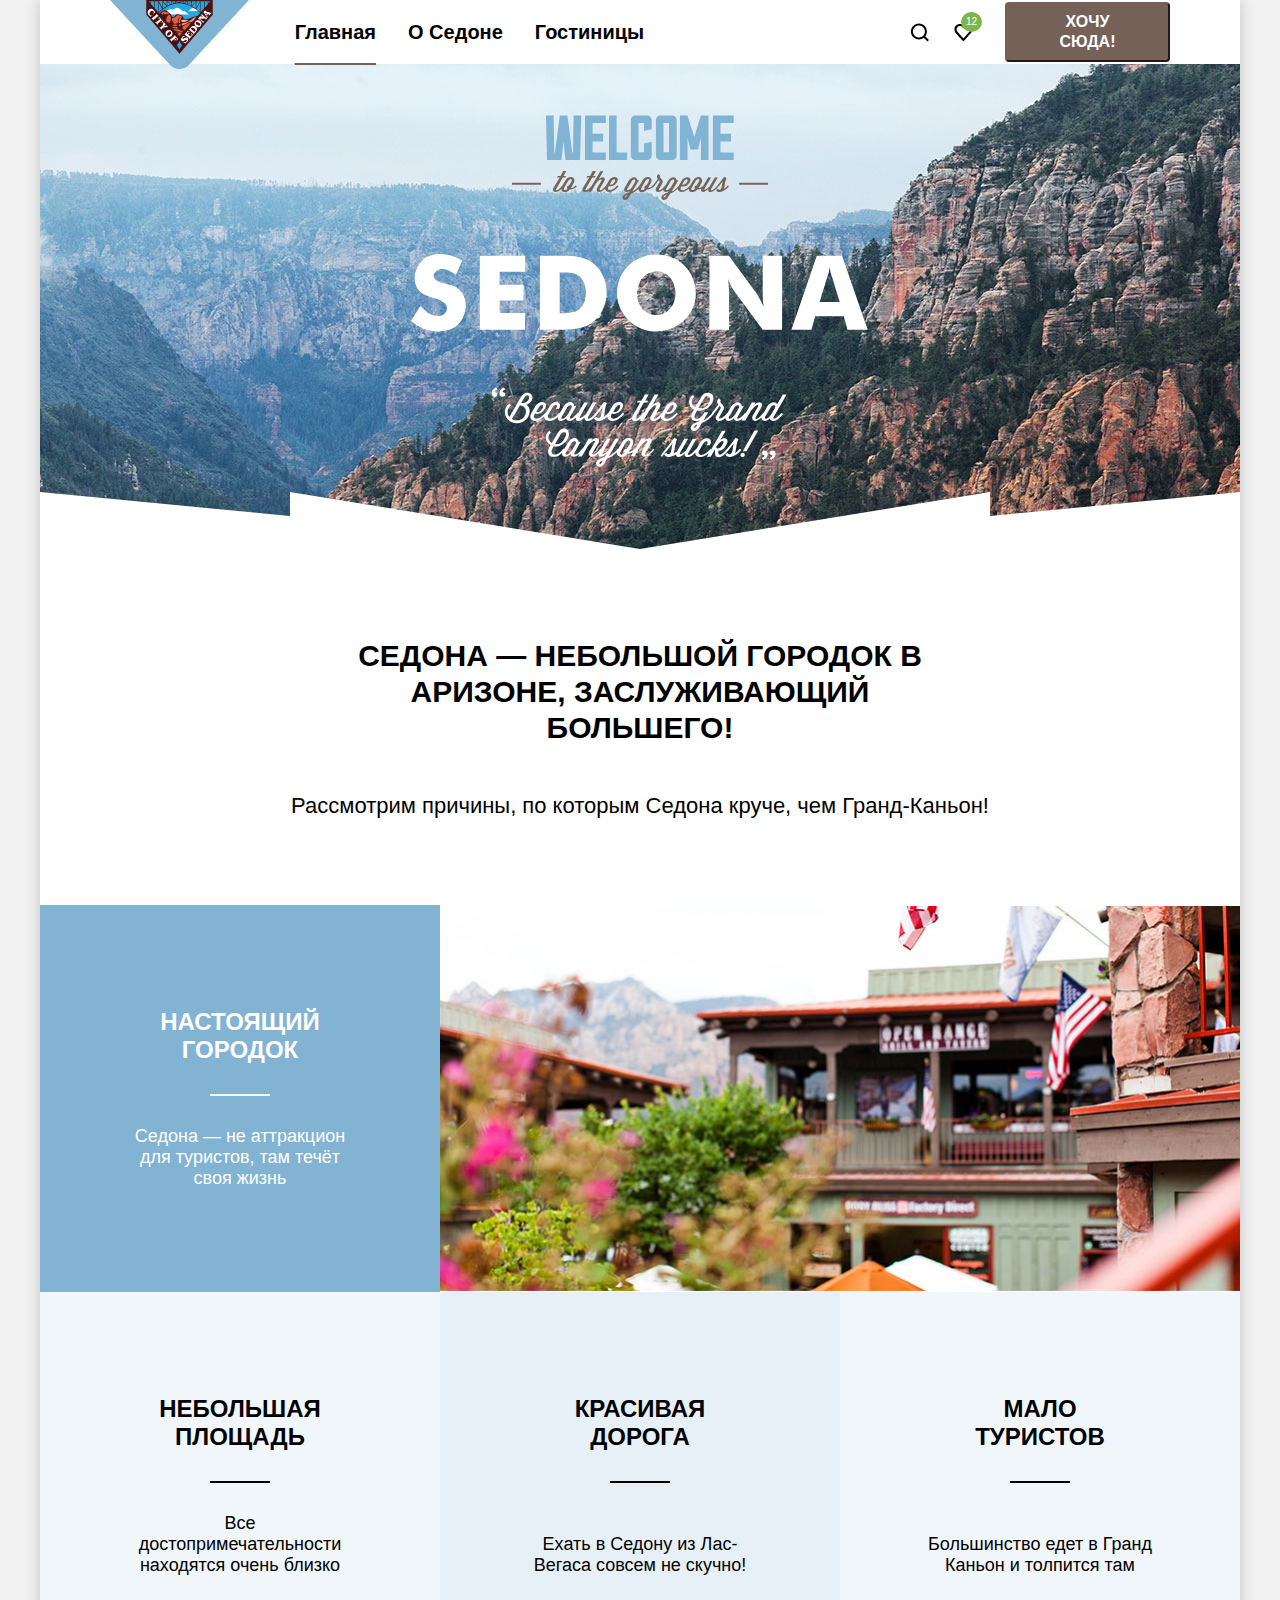
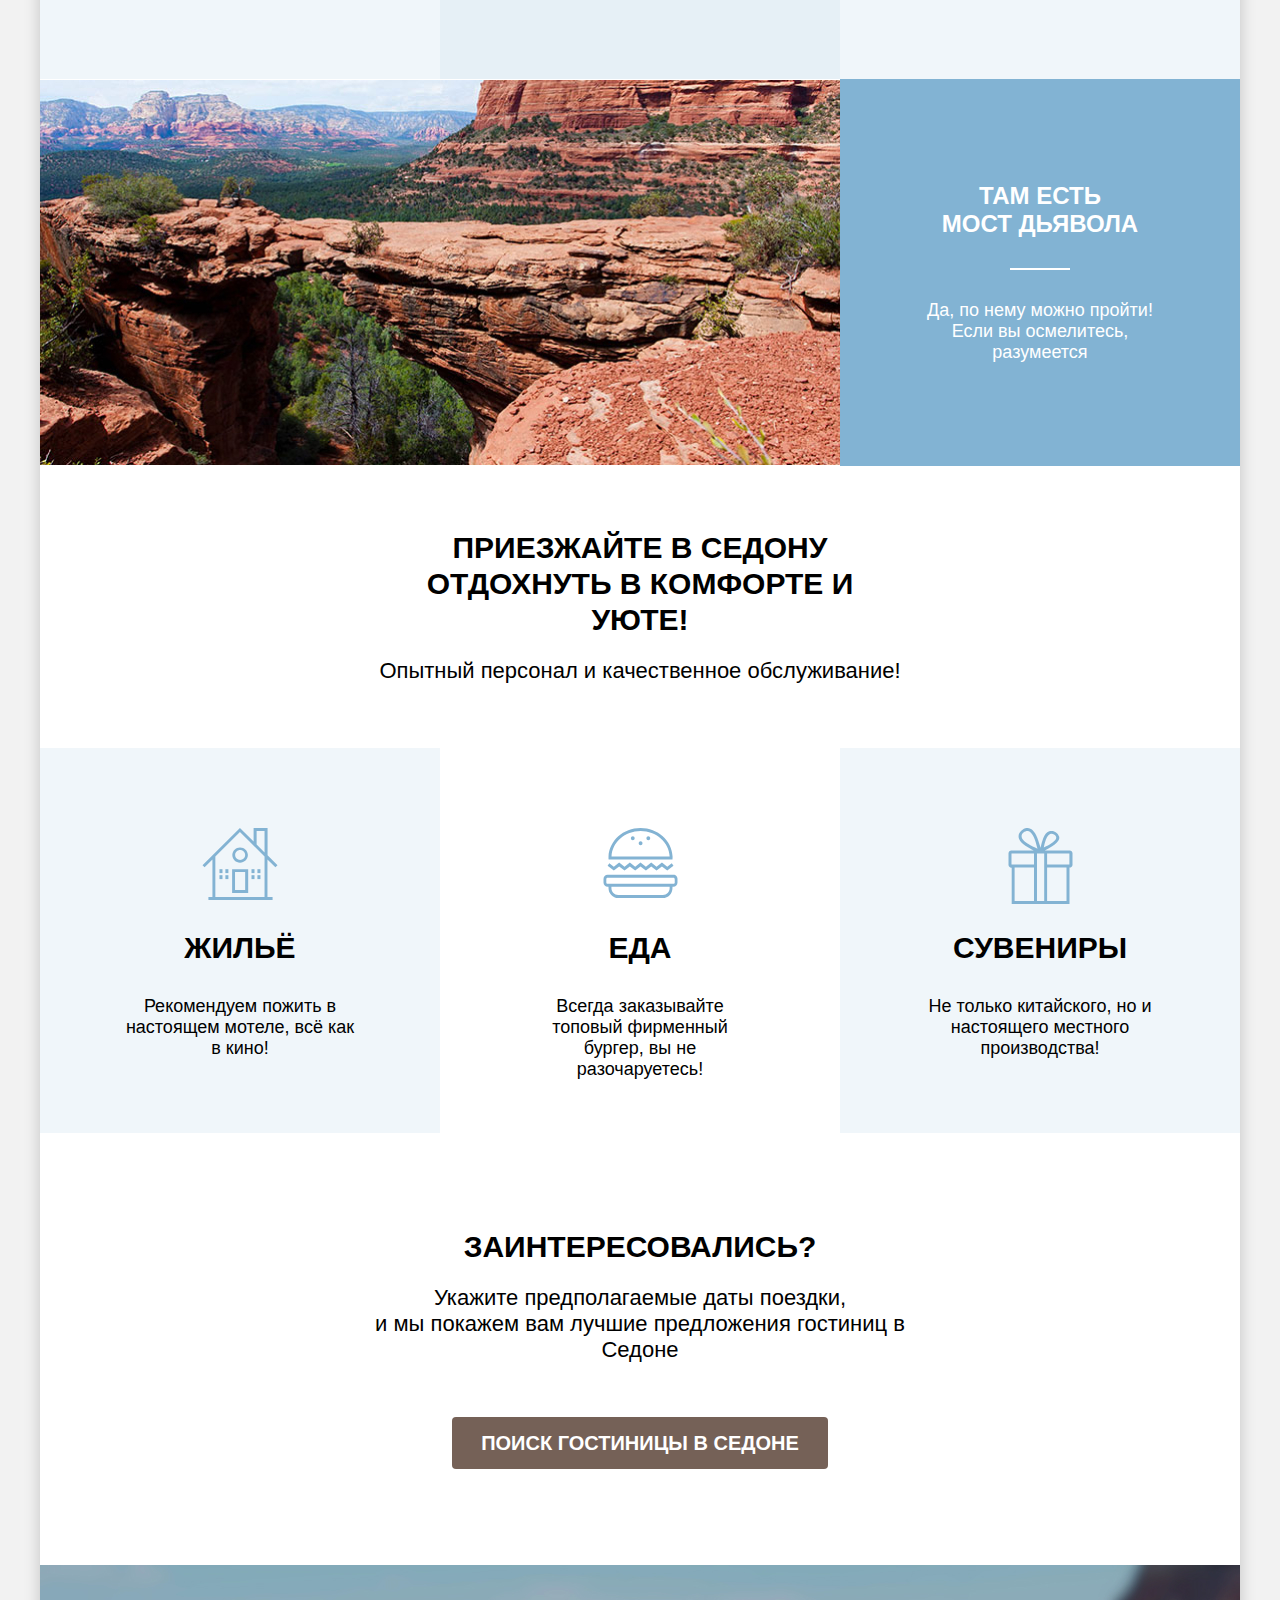
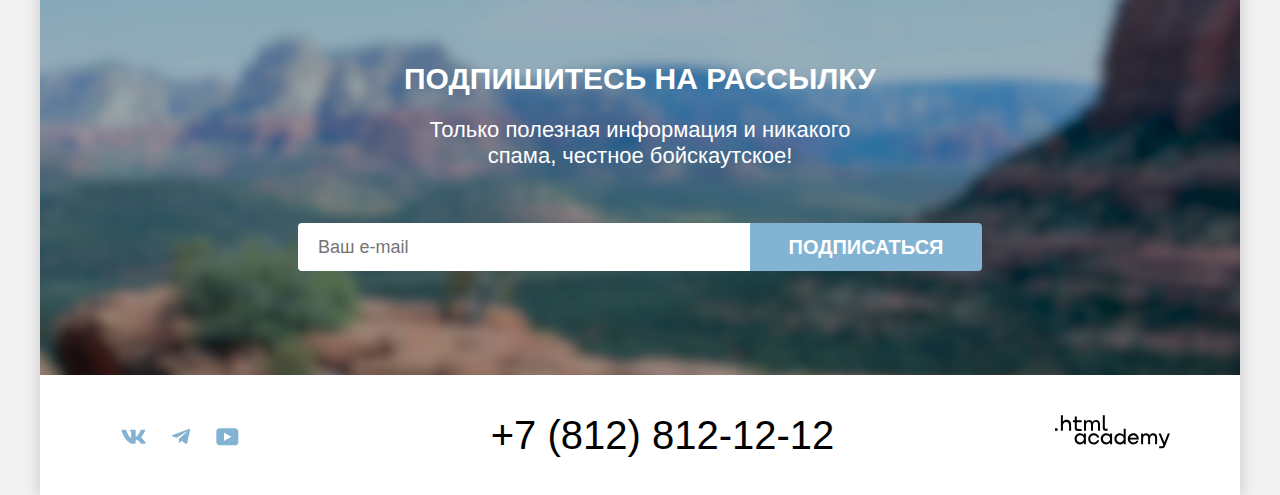
==== commit 96d5085e: "Поправки" ====
--- a/index.html
+++ b/index.html
@@ -27,12 +27,12 @@
           </ul>
           <ul class="navigation-list navigation-user">
             <li class="navigation-list-item">
-              <a class="navigation-link" href="#">
+              <a class="navigation-link link-search" href="#">
                 <span class="visually-hidden">Поиск</span>
               </a>
             </li>
             <li class="navigation-list-item">
-              <a class="navigation-link" href="#">
+              <a class="navigation-link link-like" href="#">
                 <span class="visually-hidden">В избранном</span>
               </a>
               <span class="add-number">12</span>
--- a/styles/styles.css
+++ b/styles/styles.css
@@ -1,4 +1,6 @@
-* {
+*,
+*::before,
+*::after {
   box-sizing: border-box;
 }
 
@@ -36,7 +38,6 @@
 
 .main-container {
   flex-grow: 1;
-
 }
 
 .page-container {
@@ -53,6 +54,7 @@
   font-size: 0;
   max-width: 100%;
   height: auto;
+  object-fit: contain;
 }
 
 .button {
@@ -127,7 +129,7 @@
   opacity: 70%;
 }
 
-.navigation-user .navigation-list-item:nth-child(1) .navigation-link {
+.link-search {
   background-image: url(../images/icon/search.svg);
   background-repeat: no-repeat;
   background-position: center;
@@ -135,7 +137,7 @@
 
 }
 
-.navigation-user .navigation-list-item:nth-child(2) .navigation-link {
+.link-like {
   background-image: url(../images/icon/heart.svg);
   background-repeat: no-repeat;
   background-position: center;
@@ -454,7 +456,7 @@
 }
 
 .search .button {
-  font: "Pt Sans", sans-serif;
+  font-family: "Pt Sans", sans-serif;
   display: inline-block;
   font-weight: 700;
   width: 376px;
@@ -511,7 +513,7 @@
 }
 
 .subscribe-form input {
-  font: "Pt Sans", sans-serif;
+  font-family: "Pt Sans", sans-serif;
   width: 452px;
   padding: 12px 20px;
   border: 0;
@@ -525,7 +527,7 @@
 
 
 .subscribe-form button {
-  font: "Pt Sans", sans-serif;
+  font-family: "Pt Sans", sans-serif;
   width: 232px;
   font-size: 20px;
   font-style: normal;
@@ -887,7 +889,7 @@
 }
 
 .input-price {
-  font: "Pt Sans", sans-serif;
+  font-family: "Pt Sans", sans-serif;
   margin-right: 2px;
   width: 143px;
   padding: 12px 20px;
@@ -981,7 +983,7 @@
 }
 
 .button-catalog-reset {
-  font: "Pt Sans", sans-serif;
+  font-family: "Pt Sans", sans-serif;
   padding: 8px 50px;
   background-color: inherit;
   font-weight: 700;
@@ -1034,9 +1036,13 @@
 }
 
 .select-control {
-  font: "Pt Sans", sans-serif;
+  font-family: "Pt Sans", sans-serif;
+  appearance: none;
   width: 292px;
   padding: 14px 20px;
+  background-image: url("../images/icon/arrow.svg");
+  background-repeat: no-repeat;
+  background-position: right 15px center;
   margin-right: auto;
   border: 2px solid #E5E5E5;
   border-radius: 4px;
@@ -1177,6 +1183,7 @@
 }
 
 .cards-rating {
+  font-size: 16px;
   text-align: center;
   padding: 9px 16px;
   background-color: #f2f2f2;
@@ -1204,7 +1211,7 @@
 }
 
 
-/* ПагинацияЯ */
+/* Пагинация*/
 .pagination {
   display: flex;
   gap: 8px;
@@ -1366,7 +1373,7 @@
 }
 
 .modal-date-input {
-  font: "Pt Sans", sans-serif;
+  font-family: "Pt Sans", sans-serif;
   width: 100%;
   padding: 12px 60px 12px 20px;
   font-weight: 700;
@@ -1505,7 +1512,7 @@
 }
 
 .clients-button {
-  font: "Pt Sans", sans-serif;
+  font-family: "Pt Sans", sans-serif;
   display: flex;
   justify-content: center;
   align-items: center;
@@ -1536,7 +1543,7 @@
 }
 
 .clients-input {
-  font: "Pt Sans", sans-serif;
+  font-family: "Pt Sans", sans-serif;
   width: 40px;
   text-align: center;
   font-size: 18px;
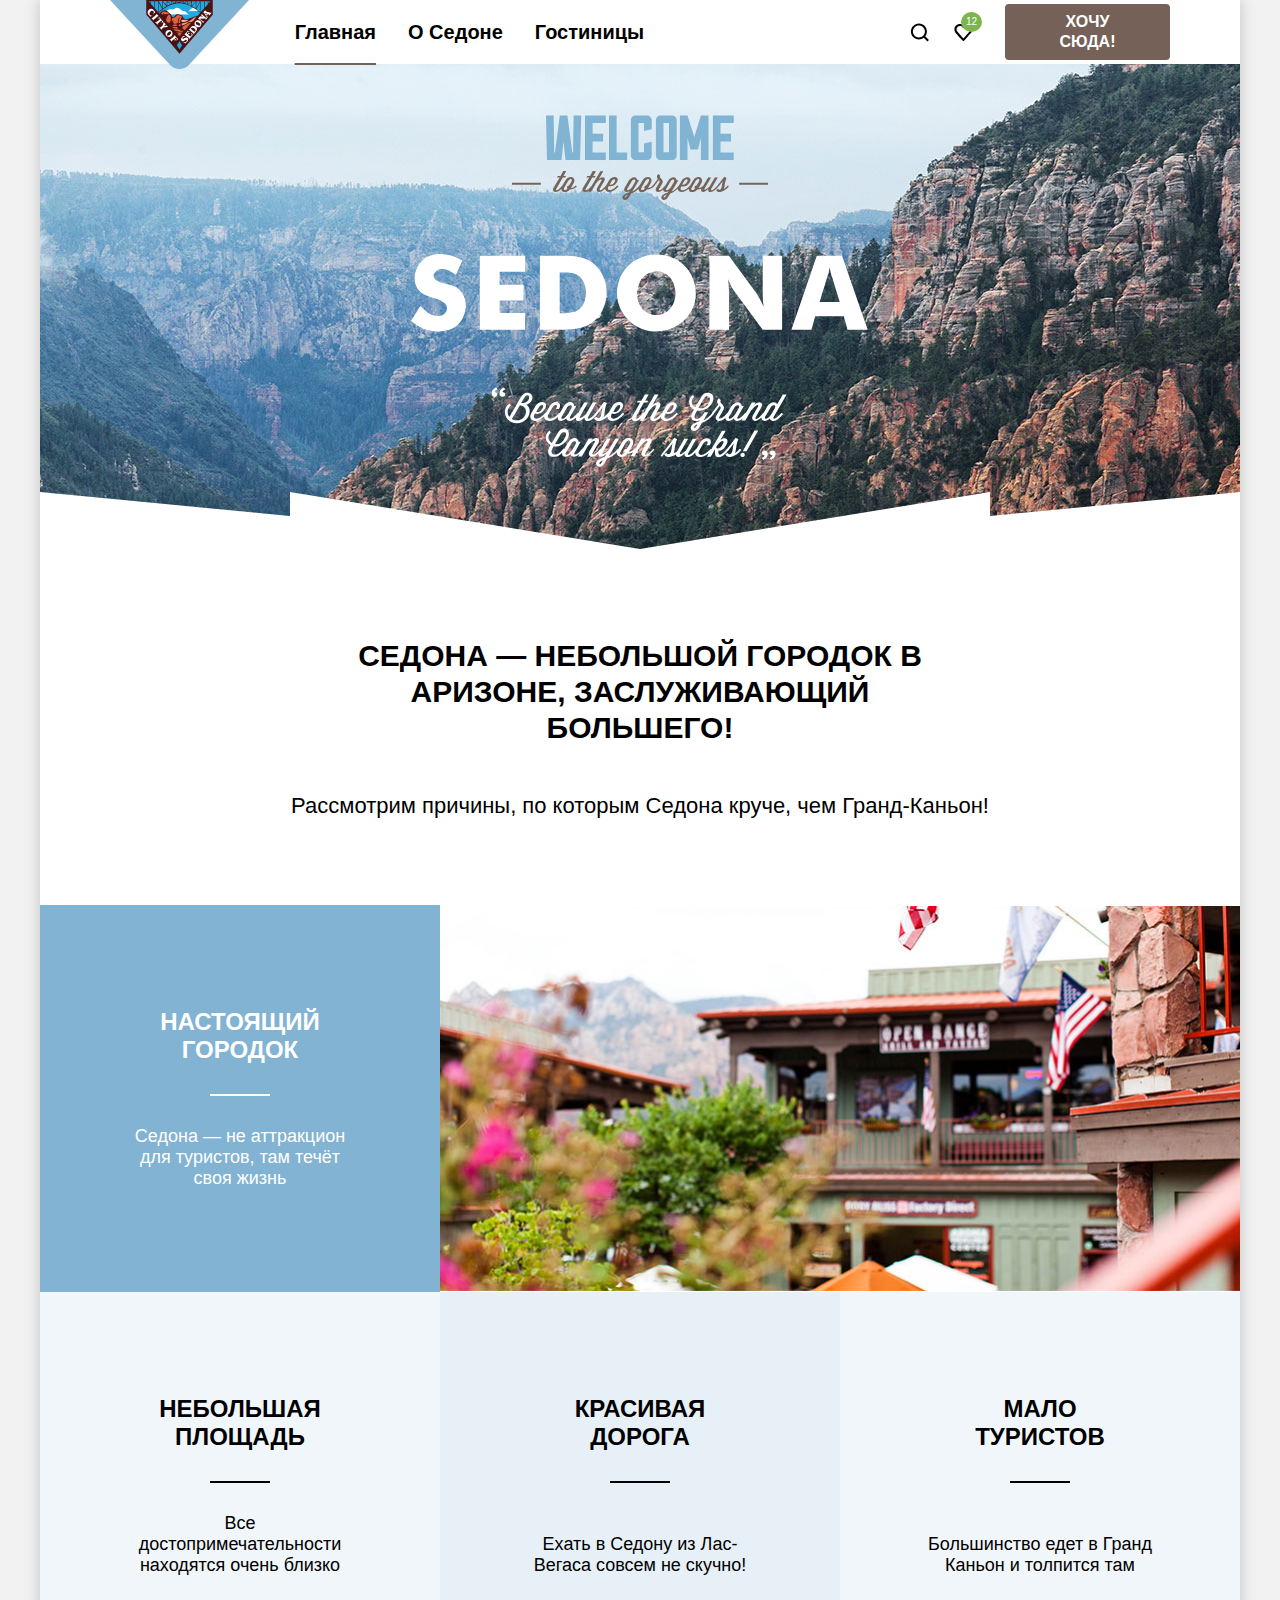
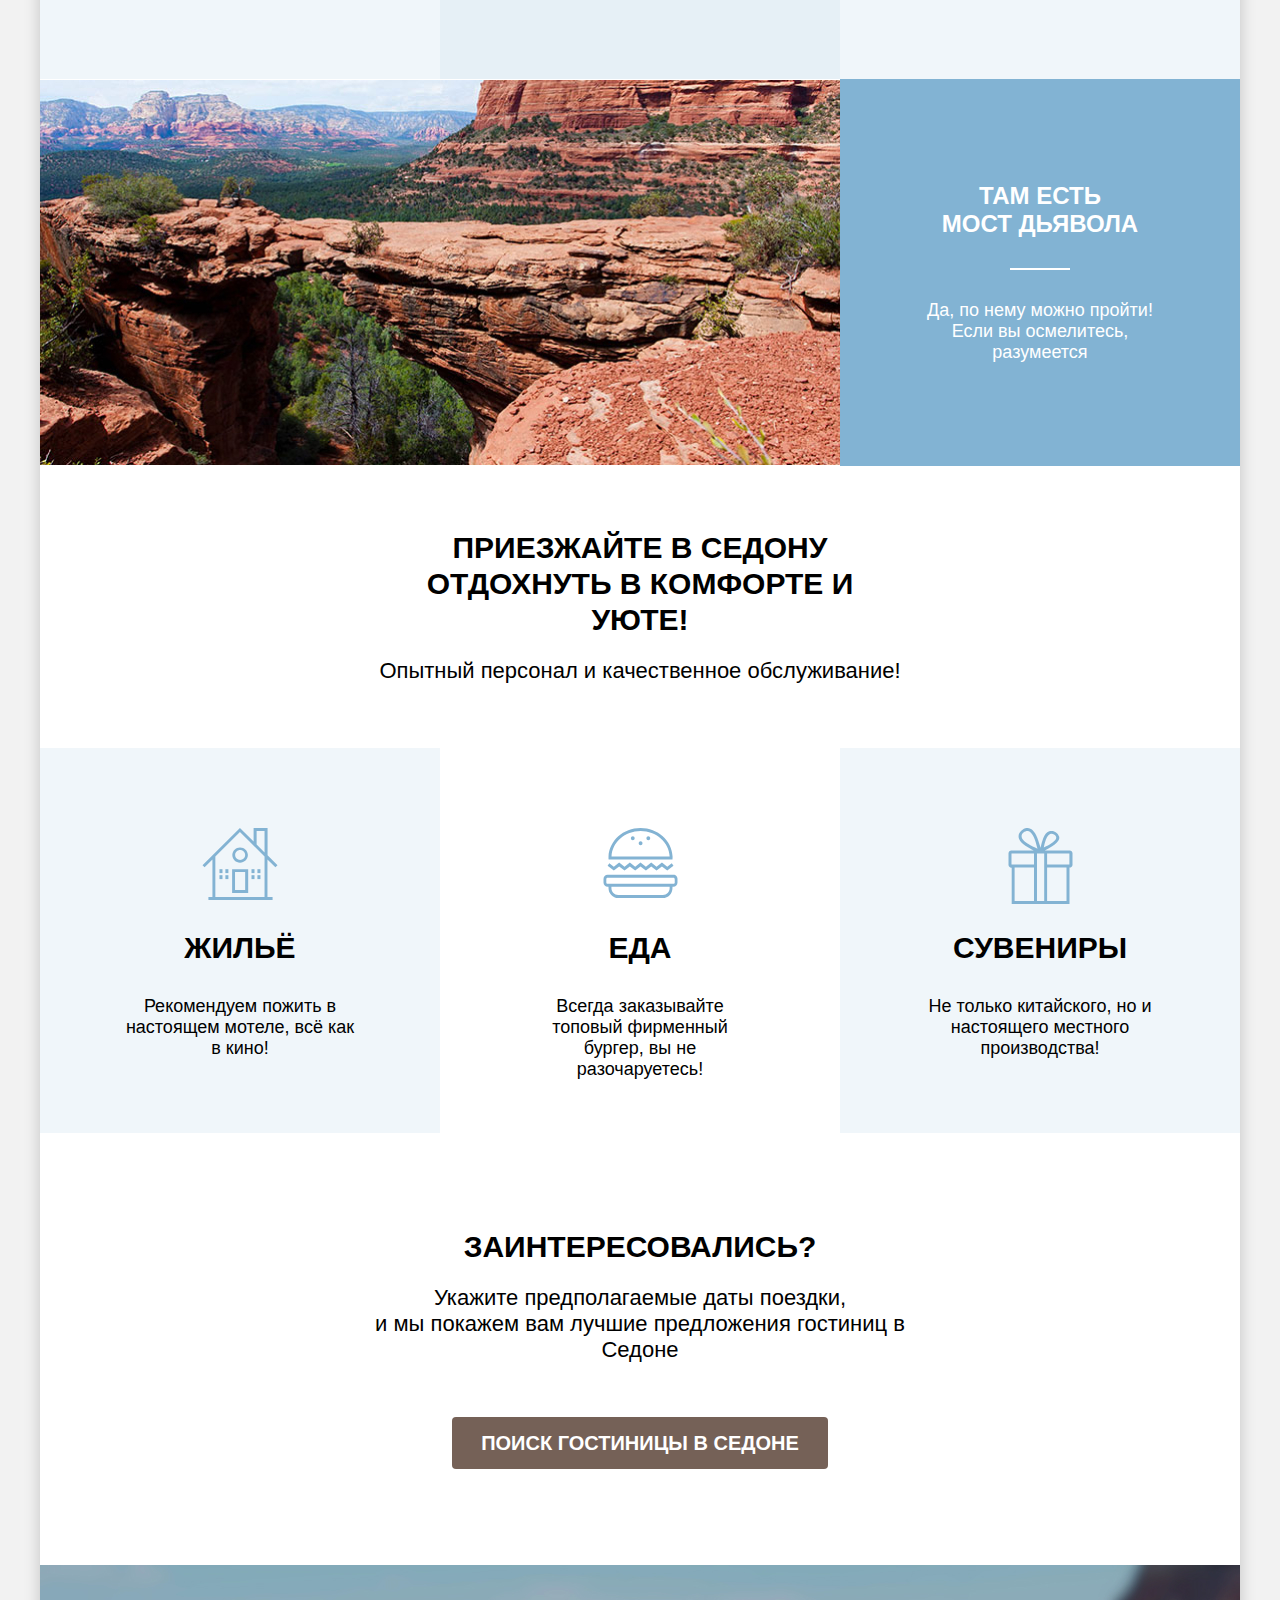
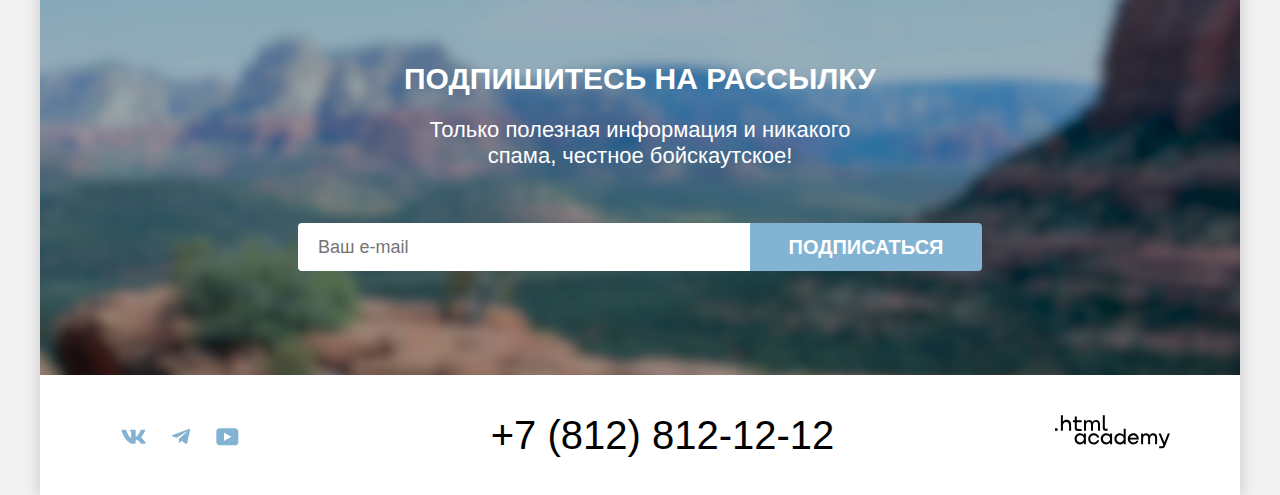
==== commit 74ddc0e2: "Поправки" ====
--- a/index.html
+++ b/index.html
@@ -38,7 +38,7 @@
               <span class="add-number">12</span>
             </li>
             <li class="navigation-list-item">
-              <button type="button" class="navigation-link button-action">Хочу сюда!</button>
+              <button class="button navigation-link button-action" type="button">Хочу сюда!</button>
             </li>
           </ul>
         </nav>
@@ -107,15 +107,15 @@
           <section class="search">
             <h2 class="search-title">Заинтересовались?</h2>
             <p class="search-subtext">Укажите предполагаемые даты поездки,<br>и мы покажем вам лучшие предложения гостиниц в Седоне</p>
-            <button class="button" type="submit">Поиск гостиницы в седоне</button>
+            <button class="button button-search" type="button">Поиск гостиницы в седоне</button>
           </section>
           <section class="subscribe subscribe-background-image">
             <h2 class="subscribe-title">Подпишитесь на рассылку</h2>
             <p class="subscribe-text">Только полезная информация и никакого спама, честное бойскаутское!</p>
-            <form class="subscribe-form" action="#" method="post">
+            <form class="subscribe-form" action="https://echo.htmlacademy.ru" method="post">
               <label class="visually-hidden" for="subscribe-form-email">Ваша электронная почта</label>
               <input type="text" name="subscribe-form-email" id="subscribe-form-email" placeholder="Ваш e-mail" required>
-              <button class="button" type="submit">Подписаться</button>
+              <button class="button button-subscribe" type="submit">Подписаться</button>
             </form>
           </section>
         </main>
--- a/styles/styles.css
+++ b/styles/styles.css
@@ -51,7 +51,6 @@
 }
 
 img {
-  font-size: 0;
   max-width: 100%;
   height: auto;
   object-fit: contain;
@@ -62,6 +61,13 @@
   border: none;
 }
 
+button[disabled],
+button[disabled]:hover,
+button[disabled]:active,
+button[disabled]:focus {
+  color: #fff;
+  background-color: #E5E5E5;
+}
 
 .input::-webkit-outer-spin-button,
 .input::-webkit-inner-spin-button {
@@ -126,7 +132,7 @@
 }
 
 .navigation-link:hover {
-  opacity: 70%;
+  opacity: 0.6;
 }
 
 .link-search {
@@ -181,6 +187,17 @@
   border-color: #756157;
 }
 
+.button-action:hover,
+.button-action:focus {
+  opacity: 100%;
+  background-color: #615048;
+}
+
+.button-action:active {
+  color: rgba(255, 255, 255, 0.30);
+  background-color: #756157;
+}
+
 
 
 .navigation-link--current {
@@ -191,14 +208,6 @@
   text-underline-position: under;
 }
 
-.button:hover {
-  opacity: 75%;
-  cursor: pointer;
-}
-
-.button:active {
-  color: rgba(255, 255, 255, 0.30);
-}
 
 /* Скрытие элементов */
 
@@ -455,8 +464,7 @@
   line-height: 26px;
 }
 
-.search .button {
-  font-family: "Pt Sans", sans-serif;
+.button-search {
   display: inline-block;
   font-weight: 700;
   width: 376px;
@@ -468,6 +476,17 @@
   text-decoration: none;
   text-transform: uppercase;
   border-radius: 4px;
+  cursor: pointer;
+}
+
+.button-search:hover,
+.button-search:focus {
+  background-color: #615048;
+}
+
+.button-search:active {
+  color: rgba(255, 255, 255, 0.30);
+  background-color: #756157;
 }
 
 /* блок с subscribe */
@@ -526,8 +545,7 @@
 
 
 
-.subscribe-form button {
-  font-family: "Pt Sans", sans-serif;
+.button-subscribe {
   width: 232px;
   font-size: 20px;
   font-style: normal;
@@ -537,6 +555,17 @@
   background-color: #82B3D3;
   color: #FFF;
   border-radius: 0 4px 4px 0;
+  cursor: pointer;
+}
+
+.button-subscribe:hover,
+.button-subscribe:focus {
+  background-color: #68A2CA;
+}
+
+.button-subscribe:active {
+  color: rgba(255, 255, 255, 0.30);
+  background-color: #82B3D3;
 }
 
 .input-catalog-subcribe {
@@ -696,7 +725,7 @@
   height: 11px;
   right: -20px;
   bottom: 5px;
-  background-image: url(../images/icon/arrow.svg);
+  background-image: url(../images/icon/breadcrumbs-arrow.svg);
   background-repeat: no-repeat;
 }
 
@@ -715,7 +744,7 @@
 }
 
 .control:focus-within {
-  outline: 2px solid #000;
+  outline: 2px solid #68A2CA;
   border-radius: 4px;
 }
 
@@ -751,6 +780,7 @@
 }
 
 .catalog-form-list-item {
+  width: 150px;
   padding-bottom: 16px;
   list-style: none;
 }
@@ -810,6 +840,8 @@
 
 
 .control {
+  display: flex;
+  flex-direction: column;
   position: relative;
   padding-left: 36px;
   cursor: pointer;
@@ -824,7 +856,7 @@
 
 .control-mark {
   position: absolute;
-  top: 3px;
+  top: 0;
   left: 0;
   width: 20px;
   height: 20px;
@@ -952,12 +984,13 @@
 /* Кнопки каталога */
 
 .form-buttons {
-  font: "Pt Sans" sans-serif;
   display: flex;
   width: 191px;
-  padding-top: 56px;
   flex-direction: column;
-  justify-content: end;
+}
+
+.wrapper-buttons {
+  margin-top: 56px;
 }
 
 .form-buttons button {
@@ -969,10 +1002,11 @@
 }
 
 .button-catalog-submit {
-  font: "Pt Sans" sans-serif;
+  font-family: "PT Sans", sans-serif;
   padding: 8px 50px;
   font-size: 16px;
   line-height: 20px;
+  font-weight: 700;
   text-align: center;
   text-transform: uppercase;
   background-color: #82b3d2;
@@ -984,6 +1018,8 @@
 
 .button-catalog-reset {
   font-family: "Pt Sans", sans-serif;
+  font-size: 16px;
+  width: 192px;
   padding: 8px 50px;
   background-color: inherit;
   font-weight: 700;
@@ -992,7 +1028,6 @@
   color: #ffffff;
   border: none;
   border-radius: 4px;
-
   cursor: pointer;
 }
 
@@ -1127,6 +1162,14 @@
   padding: 20px;
   border-radius: 4px;
   border: 1px solid #E6E6E6;
+}
+
+.catalog-wrapper-cards {
+  display: grid;
+  grid-template-columns: repeat(2, 140px);
+  margin-top: auto;
+  row-gap: 16px;
+  column-gap: 20px;
 }
 
 .catalog-cards-img {
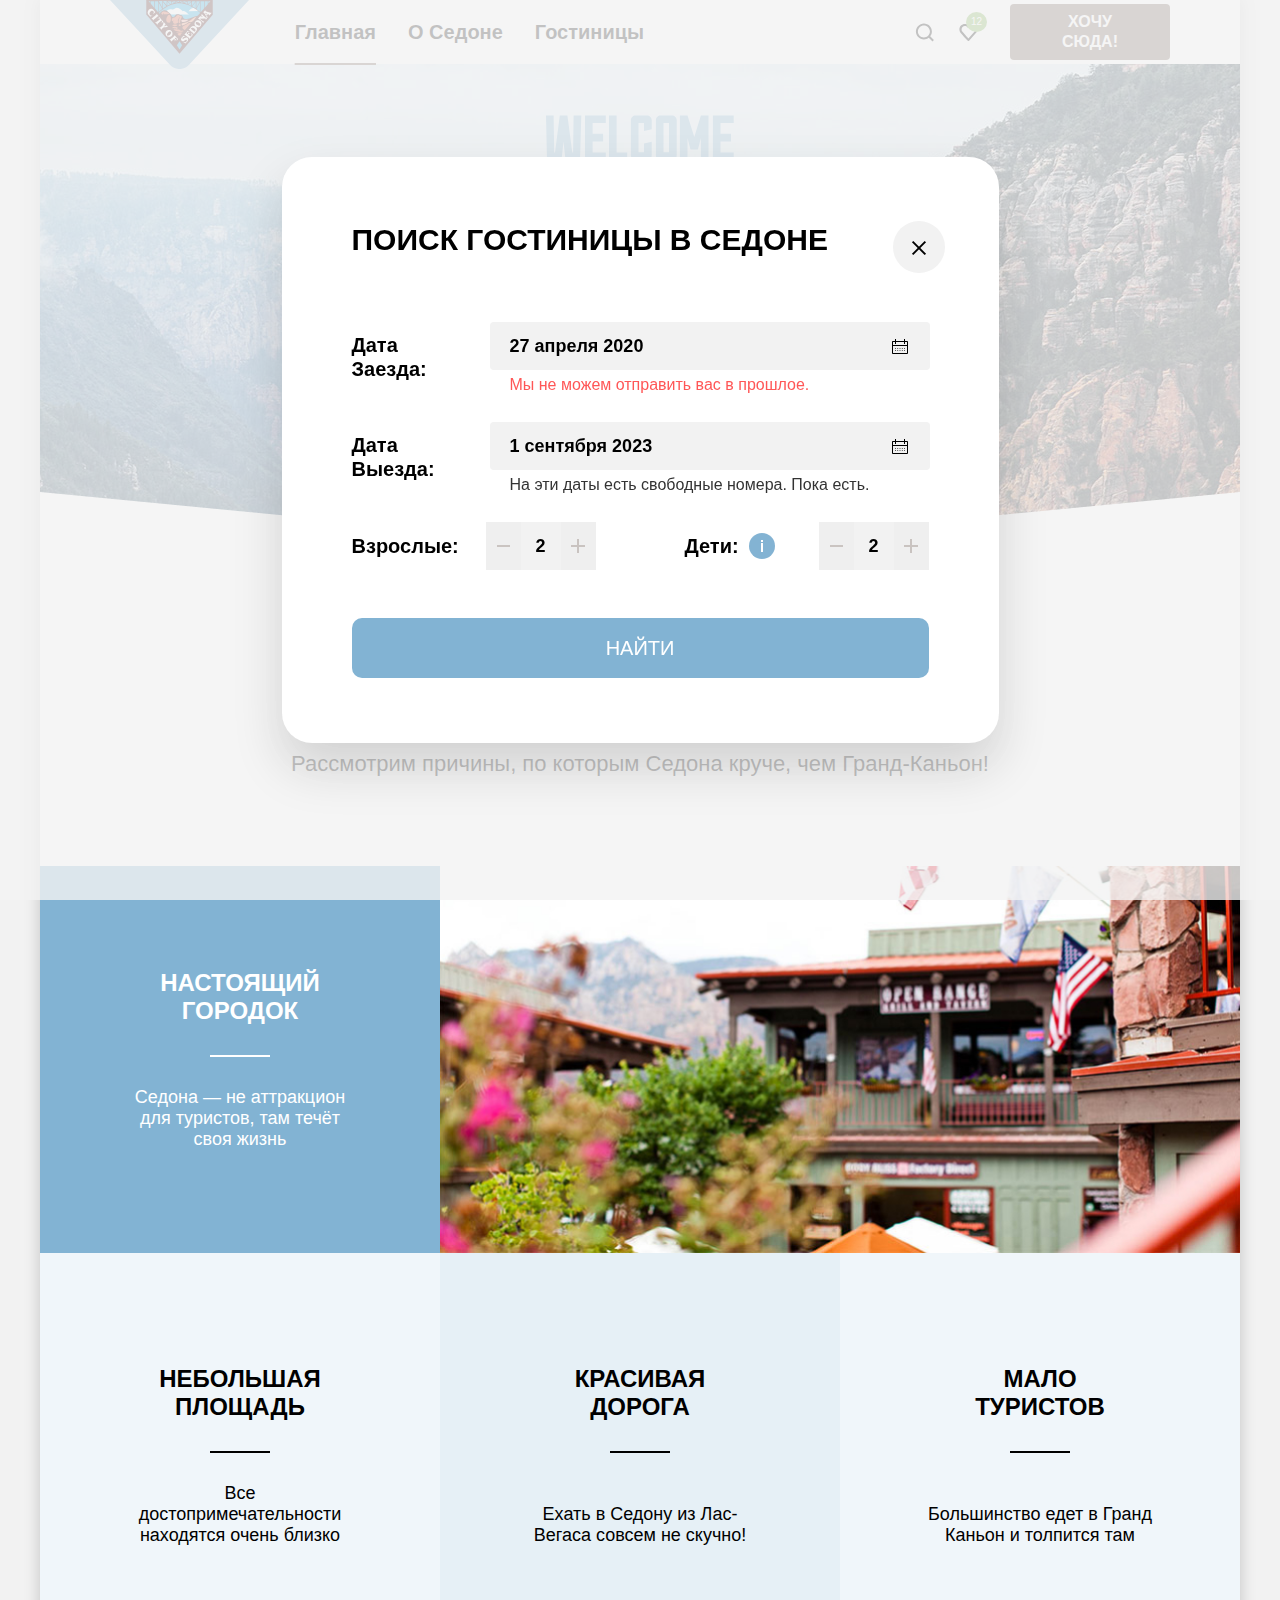
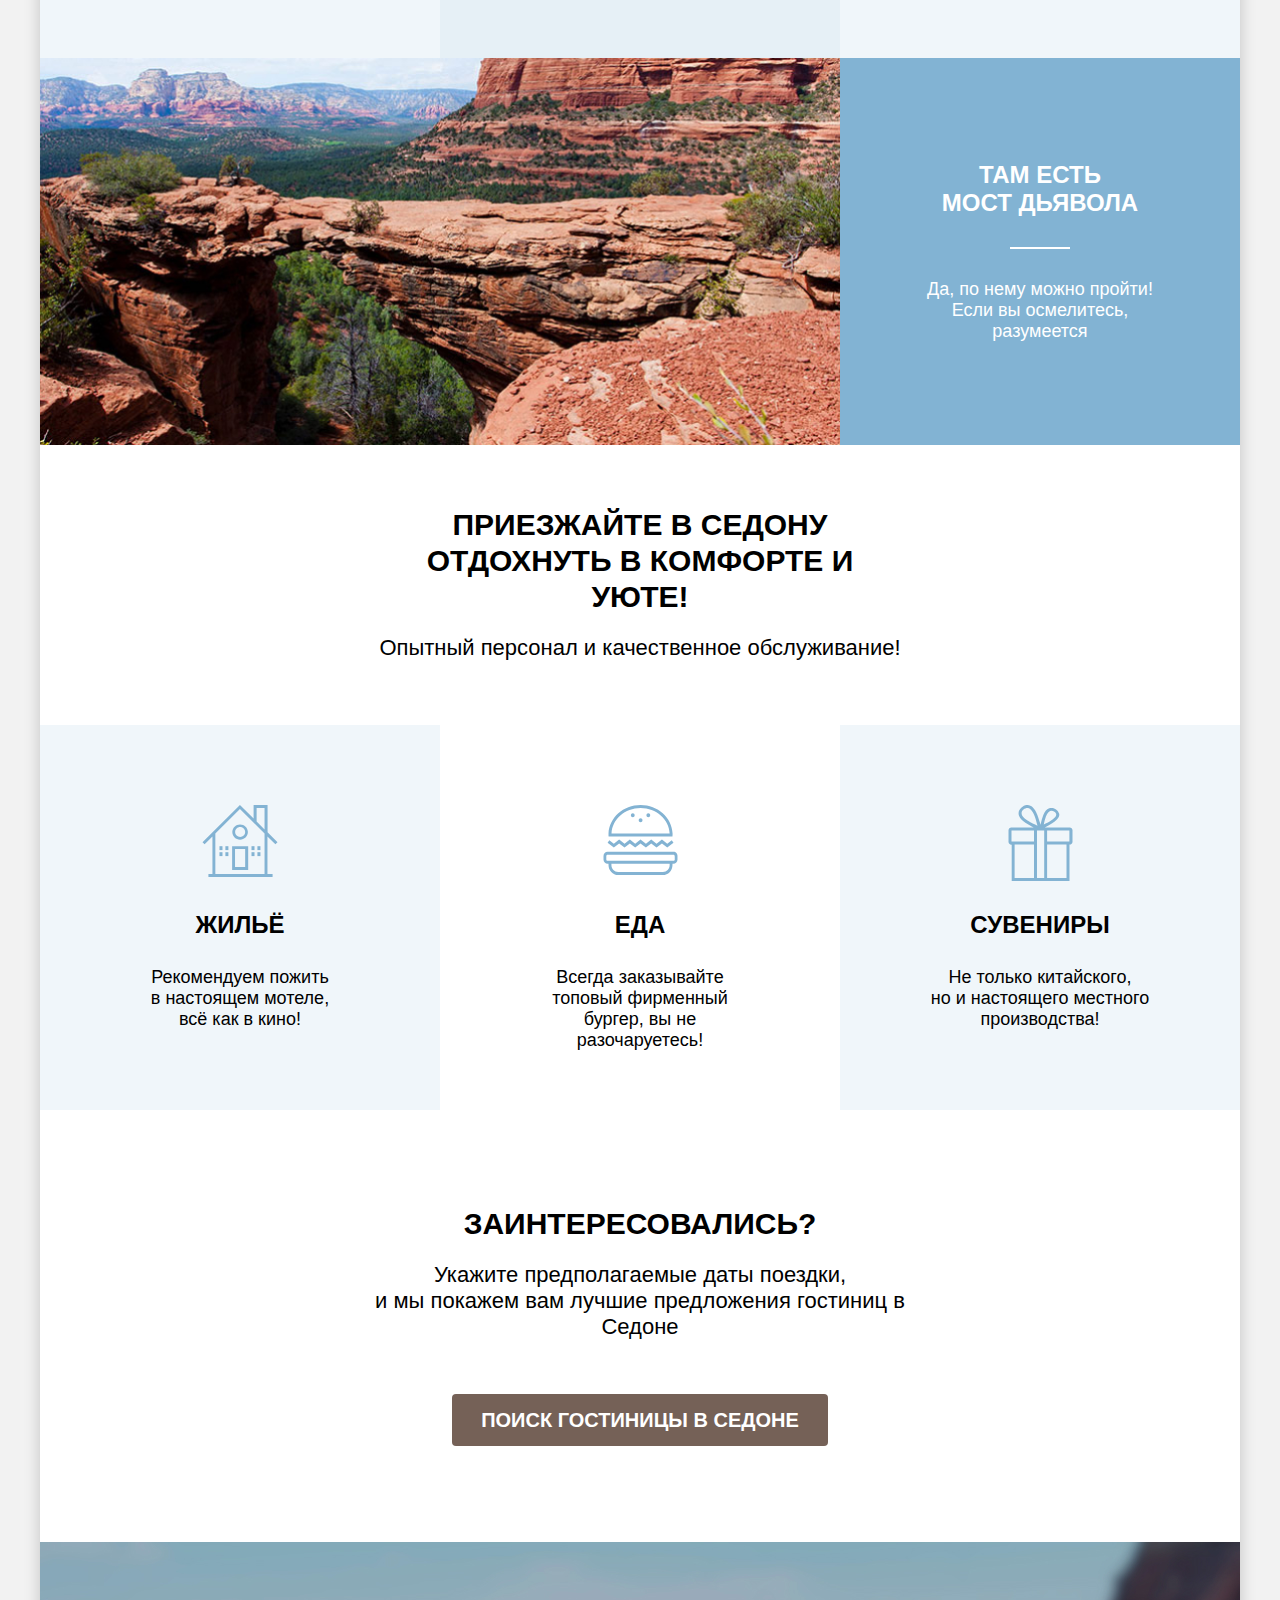
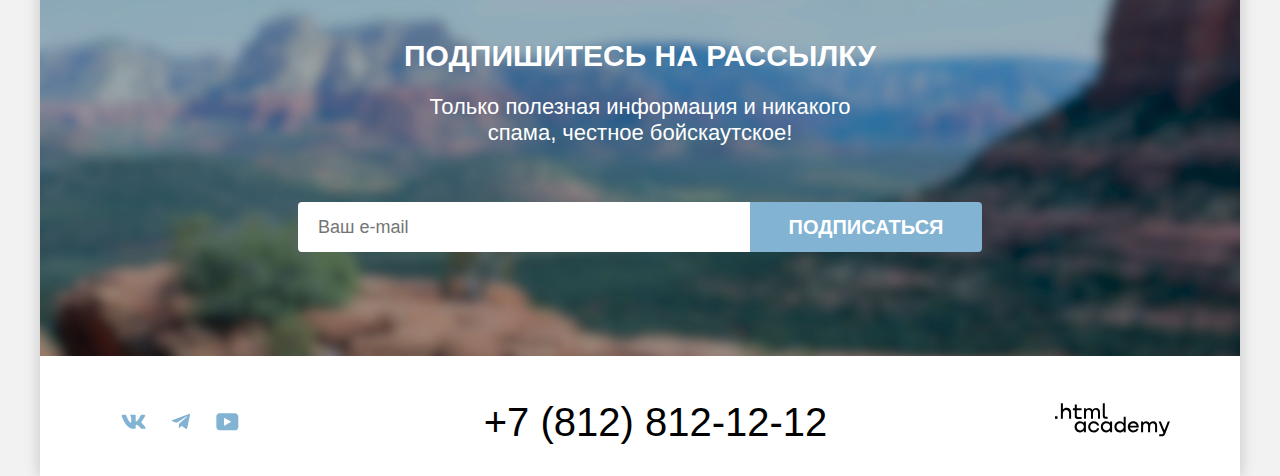
==== commit 97ea4e96: "поправки" ====
--- a/index.html
+++ b/index.html
@@ -62,15 +62,15 @@
                 </div>
                 <img class="advantages-img" src="images/advantages-1-photo.jpg" alt="Городок седона." width="800" height="385">
               </li>
-              <li class="advantages-item">
+              <li class="advantages-item advantages-item--center">
                 <h3 class="advantages-item-title">Небольшая площадь</h3>
                 <p class="advantages-item-subtitle">Все достопримечательности находятся очень близко</p>
               </li>
-              <li class="advantages-item">
+              <li class="advantages-item advantages-item--center">
                 <h3 class="advantages-item-title">Красивая<br>дорога</h3>
                 <p class="advantages-item-subtitle">Ехать в Седону из Лас-Вегаса совсем не скучно!</p>
               </li>
-              <li class="advantages-item">
+              <li class="advantages-item advantages-item--center">
                 <h3 class="advantages-item-title">Мало<br>туристов</h3>
                 <p class="advantages-item-subtitle">Большинство едет в Гранд Каньон и толпится там</p>
               </li>
@@ -91,15 +91,15 @@
             <ul class="services-list">
               <li class="services-list-item">
                 <h3 class="services-list-title">Жильё</h3>
-                <p class="services-list-subtext">Рекомендуем пожить в настоящем мотеле, всё как в кино!</p>
+                <p class="services-list-subtext">Рекомендуем пожить<br>в настоящем мотеле,<br> всё как в кино!</p>
               </li>
               <li class="services-list-item">
                 <h3 class="services-list-title">Еда</h3>
-                <p class="services-list-subtext">Всегда заказывайте топовый фирменный бургер, вы не разочаруетесь!</p>
+                <p class="services-list-subtext">Всегда заказывайте<br>топовый фирменный бургер, вы не разочаруетесь!</p>
               </li>
               <li class="services-list-item">
                 <h3 class="services-list-title">Сувениры</h3>
-                <p class="services-list-subtext">Не только китайского, но и настоящего местного производства!</p>
+                <p class="services-list-subtext">Не только китайского,<br> но и настоящего местного производства!</p>
               </li>
 
             </ul>
@@ -148,7 +148,7 @@
               </li>
             </ul>
               <address>
-                <a href="tel:+78128121212">+7 (812) 812-12-12</a>
+                <a class="phone" href="tel:+78128121212">+7 (812) 812-12-12</a>
               </address>
               <a class="html-academy-link" href="https://htmlacademy.ru/" target="_blank">
                 <svg  width="115" height="34" viewBox="0 0 115 34" xmlns="http://www.w3.org/2000/svg">
@@ -167,10 +167,10 @@
                   </svg>
                 <span class="visually-hidden">Школа веб-разработки.</span>
               </a>
-            </div>
+          </div>
         </footer>
       </div>
-      <div class="modal-container modal-container-close">
+      <div class="modal-container ">
       <div class="modal modal-search ">
         <button class="modal-close" type="button">
           <span class="visually-hidden">Закрыть окно.</span>
--- a/styles/styles.css
+++ b/styles/styles.css
@@ -67,6 +67,19 @@
 button[disabled]:focus {
   color: #fff;
   background-color: #E5E5E5;
+}
+
+a[disabled] {
+  color: #FFF;
+  background-color: #E5E5E5;
+}
+
+a[disabled]:focus,
+a[disabled]:hover,
+a[disabled]:active {
+  color: #FFF;
+  background-color: #E5E5E5;
+  opacity: 100%;
 }
 
 .input::-webkit-outer-spin-button,
@@ -175,7 +188,7 @@
   margin-left: 20px;
   display: inline-block;
   color: #FFFFFF;
-  width: 165px;
+  width: 160px;
   font-size: 16px;
   line-height: 20px;
   font-weight: 700;
@@ -236,6 +249,7 @@
   background-position: cover;
   text-align: center;
   position: relative;
+  margin-bottom: 69px;
 }
 
 .hero::before {
@@ -257,18 +271,21 @@
 
 /* блок с advantages */
 
+
 .advantages-title {
+  margin: 0;
   font-size: 30px;
   font-weight: 700;
   line-height: 36px;
   text-transform: uppercase;
   width: 640px;
   text-align: center;
-
+  margin-bottom: 25px;
 }
 
 
 .advantages-subtitle {
+  margin: 0;
   min-width: 651px;
   font-size: 22px;
   font-weight: 400;
@@ -280,7 +297,7 @@
   flex-direction: column;
   align-items: center;
   margin: 0 auto;
-  padding: 64px 0;
+  margin-bottom: 89px;
 }
 
 .advantages-list {
@@ -307,7 +324,10 @@
   flex-direction: column;
   justify-content: space-between;
   padding: 103px 85px;
-
+}
+
+.advantages-item--center {
+  padding: 112px 85px;
 }
 
 .advantages-item-title {
@@ -357,6 +377,10 @@
   background-color: #83B3D333;
 }
 
+.advantages-img {
+  object-fit: cover;
+}
+
 /* блок с services */
 .wrapper-services-title {
   display: flex;
@@ -366,7 +390,7 @@
 
 
 .services-title {
-  padding-top: 64px;
+  padding-top: 62px;
   padding-bottom: 20px;
   margin: 0;
   width: 505px;
@@ -426,16 +450,15 @@
 
 .services-list-title {
   padding-top: 102px;
-  padding-bottom: 30px;
-  margin: 0;
-  font-size: 30px;
+  padding-bottom: 24px;
+  margin: 0;
+  font-size: 24px;
   line-height: 36px;
   text-transform: uppercase;
   color: black;
 }
 
 .services-list-subtext {
-  width: 230px;
   margin: 0;
   font-size: 18px;
   line-height: 21px;
@@ -509,7 +532,7 @@
 
 .subscribe-title {
   margin: 0;
-  padding-bottom: 20px;
+  margin-bottom: 20px;
   font-size: 30px;
   line-height: 36px;
   text-transform: uppercase;
@@ -518,7 +541,7 @@
 .subscribe-text {
   width: 467px;
   margin: 0;
-  padding-bottom: 54px;
+  margin-bottom: 56px;
   font-size: 22px;
   font-weight: 400;
   line-height: 26px;
@@ -534,7 +557,7 @@
 .subscribe-form input {
   font-family: "Pt Sans", sans-serif;
   width: 452px;
-  padding: 12px 20px;
+  padding: 13px 20px;
   border: 0;
   border-radius: 4px 0 0 4px;
   font-size: 18px;
@@ -572,15 +595,21 @@
   background-color: #F2F2F2;
 }
 
+.subscribe-catalog {
+  padding: 156px 258px 104px 258px;
+}
+
 /* основной футер */
 
 .main-footer {
   min-height: 120px;
-  padding: 40px 70px 30px;
-}
-
-address a {
-  display: flex;
+  padding: 44px 70px 30px;
+}
+
+.phone {
+  display: block;
+  margin-top: 2px;
+  margin-right: 14px;
   font-size: 40px;
   font-style: normal;
   font-weight: 400;
@@ -590,16 +619,16 @@
   color: inherit;
 }
 
-address a:hover {
+.phone:hover {
   color: #756157;
 }
 
 
-address a:focus {
+.phone:focus {
   color: #756157;
 }
 
-address a:active {
+.phone:active {
   color: rgba(117, 97, 87, 0.30);
 }
 
@@ -632,7 +661,7 @@
   width: 47px;
   height: 40px;
   text-align: center;
-  padding-top: 13px;
+  padding-top: 12px;
 }
 
 .social-link svg {
@@ -651,6 +680,11 @@
 .wrapper-phone {
   width: 331px;
   align-items: center;
+}
+
+.html-academy-link {
+  display: block;
+  margin-top: 3px;
 }
 
 .html-academy-link:hover path,
@@ -672,7 +706,7 @@
   background-size: cover;
   background-repeat: no-repeat;
   color: #ffffff;
-  margin-bottom: 56px;
+  margin-bottom: 32px;
 }
 
 .main-catalog-title {
@@ -723,7 +757,7 @@
   position: absolute;
   width: 8px;
   height: 11px;
-  right: -20px;
+  right: -18px;
   bottom: 5px;
   background-image: url(../images/icon/breadcrumbs-arrow.svg);
   background-repeat: no-repeat;
@@ -752,13 +786,13 @@
   border: none;
   padding: 0;
   margin: 0;
-  margin-right: 70px;
+  margin-right: 67px;
   display: flex;
   flex-direction: column;
 }
 
 .catalog-form-group:nth-child(2) {
-  margin-right: 139px;
+  margin-right: 141px;
 }
 
 .catalog-form-group:last-child {
@@ -781,7 +815,7 @@
 
 .catalog-form-list-item {
   width: 150px;
-  padding-bottom: 16px;
+  padding-bottom: 18px;
   list-style: none;
 }
 
@@ -797,6 +831,8 @@
   position: absolute;
   height: 4px;
   background-color: #fff;
+  left: 11px;
+  width: 207px;
 }
 
 .range-scale {
@@ -828,13 +864,13 @@
 }
 
 .toggle-min {
-  top: -8px;
-  left: -10px;
+  top: -9px;
+  left: -9px;
 }
 
 .toggle-max {
-  top: -8px;
-  right: -10px;
+  top: -10px;
+  right: -8px;
 }
 
 
@@ -916,7 +952,7 @@
 
 .wrapper-price-inputs {
   display: flex;
-  margin-bottom: 48px;
+  margin-bottom: 45px;
   position: relative;
 }
 
@@ -932,8 +968,17 @@
   border: 0;
   border-radius: 4px 0 0 4px;
   cursor: pointer;
-}
-
+  appearance: none;
+  -webkit-appearance: none;
+  -moz-appearance: textfield;
+}
+
+.input-price::-webkit-outer-spin-button,
+.input-price::-webkit-inner-spin-button {
+  -webkit-appearance: none;
+  appearance: none;
+
+}
 
 .input-price--right {
   border-radius: 0 4px 4px 0;
@@ -953,7 +998,7 @@
 
 
 .input-placeholder--before {
-  right: 160px;
+  right: 162px;
 }
 
 .input-placeholder--afer {
@@ -976,10 +1021,7 @@
 }
 
 
-.input-price::-webkit-outer-spin-button,
-.input-price::-webkit-inner-spin-button {
-  -webkit-appearance: none;
-}
+
 
 /* Кнопки каталога */
 
@@ -1031,13 +1073,25 @@
   cursor: pointer;
 }
 
-.button-catalog-reset:hover,
+
+.button-catalog-submit:focus {
+  outline: 0 solid #68A2CA;
+}
+
 .button-catalog-submit:hover {
-  color: rgba(255, 255, 255, 0.30);
-}
-
-.button-catalog-reset:focus,
+  background-color: #68A2CA;
+}
+
 .button-catalog-submit:focus {
+  background-color: #68A2CA;
+}
+
+.button-catalog-reset:hover {
+  opacity: 0.6000000238418579;
+}
+
+.button-catalog-reset:focus {
+  border-radius: 4px;
   outline: 3px solid #83B3D3;
 }
 
@@ -1057,8 +1111,8 @@
   display: flex;
   align-items: center;
   justify-content: space-between;
-  padding-bottom: 40px;
-  margin: 0;
+
+  margin-bottom: 22px;
 }
 
 .catalog-cards-top {
@@ -1072,9 +1126,9 @@
 
 .select-control {
   font-family: "Pt Sans", sans-serif;
-  appearance: none;
   width: 292px;
   padding: 14px 20px;
+  background-color: #fff;
   background-image: url("../images/icon/arrow.svg");
   background-repeat: no-repeat;
   background-position: right 15px center;
@@ -1085,13 +1139,24 @@
   font-weight: 400;
   line-height: 21px;
   cursor: pointer;
-}
+  -webkit-appearance: none;
+  appearance: none;
+}
+
 
 .select-control:focus,
 .select-control:hover {
-  outline: 2px solid #68A2CA;
-  border-radius: 4px;
-
+  border: 2px solid #68A2CA;
+  border-radius: 4px;
+}
+
+.select-control:focus {
+  outline: 0 solid #68A2CA;
+  border-radius: 4px;
+}
+
+.select-control[disabled] {
+  border: 2px solid rgba(0, 0, 0, 0.30);
 }
 
 .controller-list {
@@ -1107,29 +1172,25 @@
   justify-content: center;
   width: 48px;
   height: 48px;
+  border-radius: 4px;
+  outline: 2px solid #E5E5E5;
 }
 
 .card-toggle:hover {
-  border-radius: 4px;
   outline: 2px solid #000;
 }
 
-
-
 .card-toggle:focus {
-  outline: 2px solid #68A2CA;
-  border-radius: 4px;
+  outline-color: #68A2CA;
 }
 
 .card-toggle:active {
-  border-radius: 4px;
-  outline: 2px solid #000;
+  outline-color: #000;
 }
 
 
 .controller-list-item {
   border-radius: 4px;
-  border: 2px solid #E5E5E5;
   margin-right: 8px;
 }
 
@@ -1138,7 +1199,7 @@
 }
 
 .controller-list-item--current {
-  border-color: #000;
+  outline-color: #000;
 }
 
 /* Карточки */
@@ -1147,9 +1208,10 @@
   display: grid;
   grid-template-columns: repeat(3, 340px);
   gap: 20px;
+  row-gap: 16px;
   margin: 0;
   padding: 0;
-  margin-bottom: 80px;
+  margin-bottom: 77px;
 }
 
 
@@ -1205,6 +1267,19 @@
   border-radius: 4px;
 }
 
+.catalog-button-more:hover {
+  background-color: #615048;
+}
+
+.catalog-button-more:focus {
+  outline: none;
+  background-color: #615048;
+}
+
+.catalog-button-more:active {
+  color: rgba(255, 255, 255, 0.30);
+}
+
 .catalog-button-favorites {
   font-family: "PT Sans", sans-serif;
   display: inline-block;
@@ -1221,8 +1296,35 @@
   border-radius: 4px;
 }
 
+
+.catalog-button-favorites:hover {
+  background-color: #68A2CA;
+}
+
+.catalog-button-favorites:focus {
+  outline: none;
+  background-color: #68A2CA;
+}
+
+.catalog-button-favorites:active {
+  color: rgba(255, 255, 255, 0.30);
+}
+
 .catalog-button-favorites--selected {
   background-color: #7DB54F;
+}
+
+.catalog-button-favorites--selected:hover {
+  background-color: #6C9E42;
+}
+
+.catalog-button-favorites--selected:focus {
+  outline: none;
+  background-color: #6C9E42;
+}
+
+.catalog-button-favorites--selected:active {
+  color: rgba(255, 255, 255, 0.30);
 }
 
 .cards-rating {
@@ -1289,37 +1391,51 @@
   text-transform: uppercase;
   text-decoration: none;
   color: #FFFFFF;
-}
-
-.pagination-item:hover,
-.pagination-item:focus {
-
-  outline: 1px solid #82B3D3;
+  border-radius: 4px;
+}
+
+.pagination-link:hover {
   background-color: #68A2CA;
+
+}
+
+.pagination-link:focus {
+  outline: none;
+  background-color: #68A2CA;
+
 }
 
 .pagination-link:active {
   color: rgba(255, 255, 255, 0.30);
 }
 
-.pagination-item:first-child:hover {
+.pagination-current,
+.pagination-current:hover,
+.pagination-current:focus,
+.pagination-current:active {
+
   background-color: #F2F2F2;
-  outline: none;
-}
-
-.pagination-current .pagination-link,
-.pagination-link .pagination-link--more {
+  color: #000000;
+  cursor: pointer;
+}
+
+.bullets {
+  font-family: "PT Sans", sans-serif;
+  padding: 16px 16px;
+  font-size: 22px;
+  line-height: 26px;
+  display: block;
+  width: 60px;
+  height: 60px;
   color: #000;
-}
-
-.pagination-current {
-  cursor: default;
-}
+  border-radius: 4px;
+}
+
+
 
 /* модалка*/
 
 .modal-container {
-
   position: fixed;
   display: flex;
   top: 0;
@@ -1404,7 +1520,7 @@
   display: grid;
   grid-template-columns: 119px 440px;
   align-items: baseline;
-  column-gap: 18px;
+  column-gap: 19px;
 }
 
 .modal-label {
@@ -1430,7 +1546,7 @@
 
 .modal-massage {
   margin: 0;
-  margin-bottom: 19px;
+  margin-bottom: 23px;
   font-size: 16px;
   line-height: 21px;
   padding: 4px 20px;
@@ -1445,6 +1561,7 @@
   display: flex;
   flex-wrap: wrap;
   justify-content: space-between;
+  margin-bottom: 48px;
 }
 
 .clients-number {
@@ -1604,7 +1721,7 @@
 }
 
 .input-text {
-  padding: 14px 20px;
+  padding: 12px 20px;
   font-family: inherit;
   font-size: 18px;
   line-height: 24px;
@@ -1619,7 +1736,6 @@
   font: "PT Sans", sans-serif;
   color: #ffffff;
   width: 100%;
-  margin-top: 48px;
   padding-top: 18px;
   padding-bottom: 18px;
   border: none;
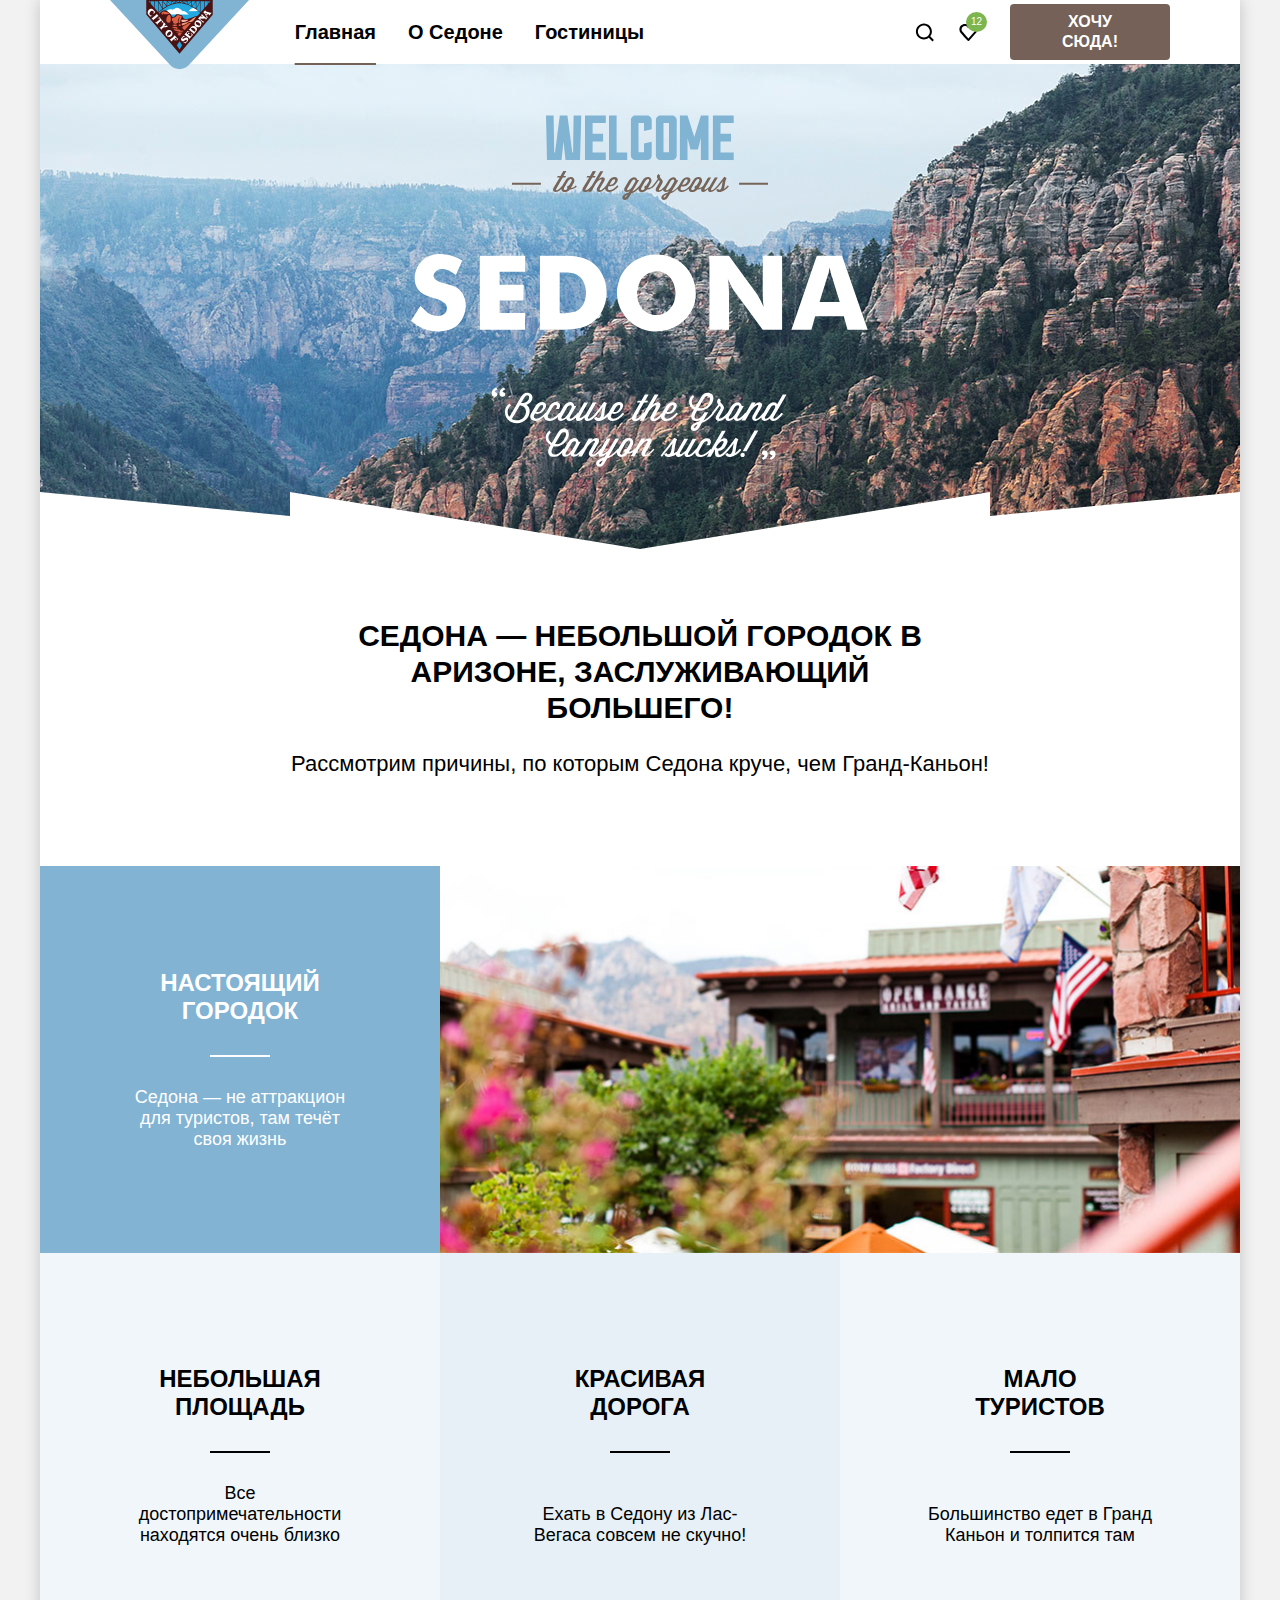
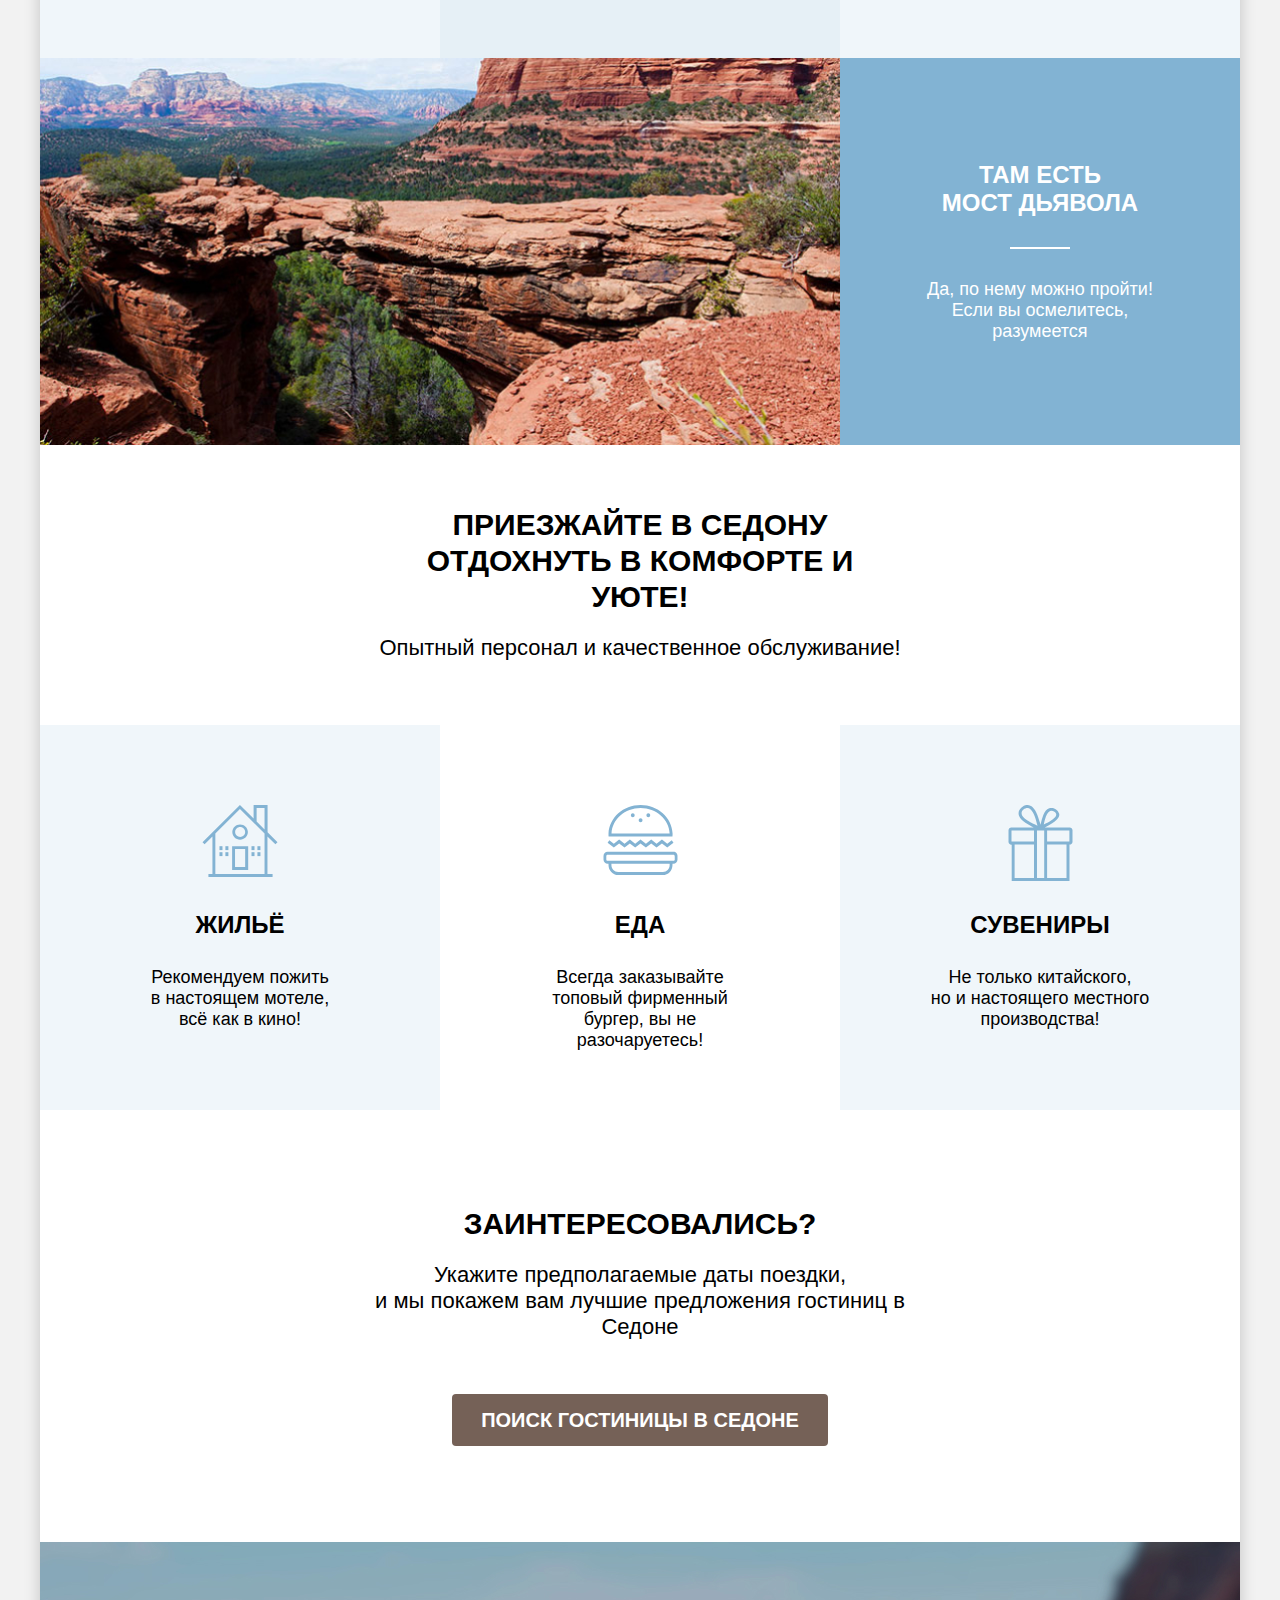
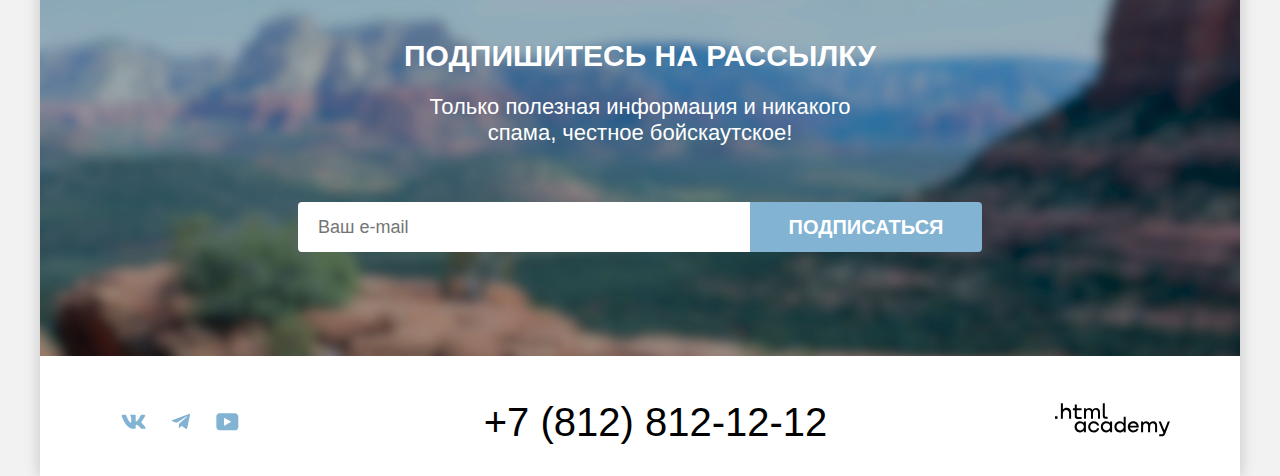
==== commit da90cfac: "Merge pull request #15 from 1nteres/master" ====
--- a/index.html
+++ b/index.html
@@ -170,27 +170,29 @@
           </div>
         </footer>
       </div>
-      <div class="modal-container ">
+      <div class="modal-container modal-container-close">
       <div class="modal modal-search ">
         <button class="modal-close" type="button">
           <span class="visually-hidden">Закрыть окно.</span>
-          <span class="modal-close-icon"></span>
+          <svg class="modal-close-cross" width="15" height="14" viewBox="0 0 15 14" fill="none" xmlns="http://www.w3.org/2000/svg">
+            <path d="M14.3928 1.29231L13.1005 0L7.39282 5.70769L1.68513 0L0.392822 1.29231L6.10051 7L0.392822 12.7077L1.68513 14L7.39282 8.29231L13.1005 14L14.3928 12.7077L8.68513 7L14.3928 1.29231Z" fill="black"/>
+            </svg>
         </button>
         <h2 class="modal-search-title">Поиск гостиницы в Седоне</h2>
         <form class="modal-search-form" action="https://echo.htmlacademy.ru/courses" method="get">
           <div class="modal-date-container">
-            <label class="modal-label" for="modal-arrival-date">Дата заезда:</label>
             <div class="modal-wrapper">
+              <label class="modal-label" for="modal-arrival-date">Дата заезда:</label>
               <input class="input-text modal-date-input" name="arrival-date" id="modal-arrival-date" type="text"
                 placeholder="Укажите дату" value="27 апреля 2020" required>
+              </div>
               <p class="modal-massage modal-massage-error">Мы не можем отправить вас в прошлое.</p>
-            </div>
-            <label class="modal-label" for="modal-departure-date">Дата выезда:</label>
             <div class="modal-wrapper">
+              <label class="modal-label" for="modal-departure-date">Дата выезда:</label>
               <input class="input-text modal-date-input" name="departure-date" id="modal-departure-date" type="text"
                 placeholder="Укажите дату" value="1 сентября 2023" required>
+              </div>
               <p class="modal-massage">На эти даты есть свободные номера. Пока есть.</p>
-            </div>
           </div>
           <div class="modal-clients-container">
             <div class="clients-number">
@@ -226,7 +228,7 @@
                 <input class="clients-input" id="children-number" type="number" name="children-number" value="2">
                 <button class="clients-button more-clients-button" type="button">
                   <span class="visually-hidden">Увеличить количество.</span>
-                  <span class="modal-number-icon modal-more-icon"></span>
+                  <span class="modal-number-icon modal-more-icon focus"></span>
                 </button>
               </div>
             </div>
--- a/styles/styles.css
+++ b/styles/styles.css
@@ -1450,7 +1450,7 @@
   position: relative;
   margin: auto;
   width: 717px;
-  padding: 65px 70px;
+  padding: 75px 70px 77px 70px;
   background-color: #ffffff;
   box-shadow: 0 25px 50px rgba(0, 0, 0, 0.15);
   border-radius: 30px;
@@ -1462,8 +1462,8 @@
 
 .modal-close {
   position: absolute;
-  top: 64px;
-  right: 54px;
+  top: 71px;
+  right: 51px;
   width: 52px;
   height: 52px;
   border: none;
@@ -1472,25 +1472,12 @@
   cursor: pointer;
 }
 
-.modal-close-icon::before,
-.modal-close-icon::after {
+.modal-close-cross {
   position: absolute;
-  margin: auto;
-  left: 0;
-  right: 0;
-  content: "";
-  width: 18px;
-  height: 2px;
-  background-color: #000000;
-}
-
-.modal-close-icon::before {
-  transform: rotate(45deg);
-}
-
-.modal-close-icon::after {
-  transform: rotate(-45deg);
-}
+  top: 20px;
+  left: 18px;
+}
+
 
 .modal-close:hover {
   background-color: #e6e6e6;
@@ -1498,17 +1485,21 @@
 
 
 .modal-close:active {
-  opacity: 0.3;
+  background-color: #E6E6E6;
 }
 
 .modal-close:focus {
   outline: 3px solid #83B3D3;
 }
 
+.modal-close:active {
+  outline: none;
+  opacity: 0.30;
+}
+
 .modal-search-title {
   margin: 0;
-  padding-right: 60px;
-  padding-bottom: 64px;
+  margin-bottom: 64px;
   font-weight: 700;
   font-size: 30px;
   line-height: 36px;
@@ -1516,14 +1507,15 @@
   color: #000000;
 }
 
-.modal-date-container {
-  display: grid;
-  grid-template-columns: 119px 440px;
-  align-items: baseline;
-  column-gap: 19px;
+
+.modal-wrapper {
+  display: flex;
+  justify-content: space-between;
 }
 
 .modal-label {
+  display: flex;
+  align-items: center;
   font-weight: 700;
   font-size: 20px;
   line-height: 24px;
@@ -1536,21 +1528,32 @@
   width: 100%;
   padding: 12px 60px 12px 20px;
   font-weight: 700;
+  -webkit-appearance: none;
+  appearance: none;
+}
+
+.modal-date-input {
   background-image: url("../images/icon/calendar.svg");
   background-repeat: no-repeat;
   background-position: center right 22px;
-  -webkit-appearance: none;
-  appearance: none;
+  background-color: #3F5E72;
 }
 
 
 .modal-massage {
-  margin: 0;
-  margin-bottom: 23px;
+  display: inline-block;
+  margin: 0;
+  margin-left: 137px;
+  margin-bottom: 20px;
   font-size: 16px;
   line-height: 21px;
   padding: 4px 20px;
   color: #333333;
+  text-align: center;
+}
+
+.modal-massage:nth-child(2) {
+  margin-bottom: 22px;
 }
 
 .modal-massage-error {
@@ -1559,6 +1562,7 @@
 
 .modal-clients-container {
   display: flex;
+
   flex-wrap: wrap;
   justify-content: space-between;
   margin-bottom: 48px;
@@ -1567,6 +1571,7 @@
 .clients-number {
   display: flex;
   width: 244px;
+  align-items: center
 }
 
 .clients-number:first-child {
@@ -1578,11 +1583,16 @@
   width: 137px;
   align-items: center;
   position: relative;
-}
+  margin-top: -5px;
+}
+
+
+
+/* Tooltip */
 
 .tooltip {
   position: relative;
-  margin-left: 10px;
+  margin-left: 13px;
   margin-right: 10px;
 }
 
@@ -1639,8 +1649,10 @@
 
 .clients-number-wrapper {
   display: flex;
+  justify-content: space-between;
   border-radius: 4px;
   background-color: #f2f2f2;
+  margin-top: -1px;
 }
 
 .modal-less-icon {
@@ -1659,6 +1671,8 @@
   background-color: rgba(117, 97, 87);
   opacity: 0.3;
 }
+
+
 
 .modal-more-icon::after {
   position: absolute;
@@ -1680,6 +1694,7 @@
   width: 35px;
   height: 48px;
   border: none;
+  cursor: pointer;
 }
 
 .clients-button:hover .modal-number-icon {
@@ -1687,24 +1702,30 @@
   opacity: 1;
 }
 
+
 .clients-button:focus .modal-number-icon {
   background-color: #000000;
   opacity: 1;
 }
 
+.clients-button:focus {
+  border-radius: 4px;
+  outline: 3px solid #82B3D3;
+}
 
 .clients-button:active .modal-number-icon {
   background-color: #000000;
   opacity: 0.2;
 }
 
+
 .less-clients-button {
   padding: 23px 13px;
 }
 
 .clients-input {
   font-family: "Pt Sans", sans-serif;
-  width: 40px;
+  width: 38px;
   text-align: center;
   font-size: 18px;
   font-weight: 700;
@@ -1721,7 +1742,8 @@
 }
 
 .input-text {
-  padding: 12px 20px;
+  width: 440px;
+  padding: 11px 20px;
   font-family: inherit;
   font-size: 18px;
   line-height: 24px;
@@ -1736,23 +1758,28 @@
   font: "PT Sans", sans-serif;
   color: #ffffff;
   width: 100%;
-  padding-top: 18px;
-  padding-bottom: 18px;
+  padding: 18px 77px;
   border: none;
   background-color: #82b3d3;
   font-size: 20px;
   line-height: 24px;
+  font-weight: 700;
   border-radius: 10px;
   text-transform: uppercase;
   border-color: #fff;
   cursor: pointer;
 }
 
+.modal-button:hover {
+  background-color: #68A2CA;
+}
+
 .modal-button:focus {
+  outline: none;
   background-color: #68A2CA;
 }
 
-
 .modal-button:active {
+  color: rgba(255, 255, 255, 0.30);
   background-color: #68A2CA;
 }
